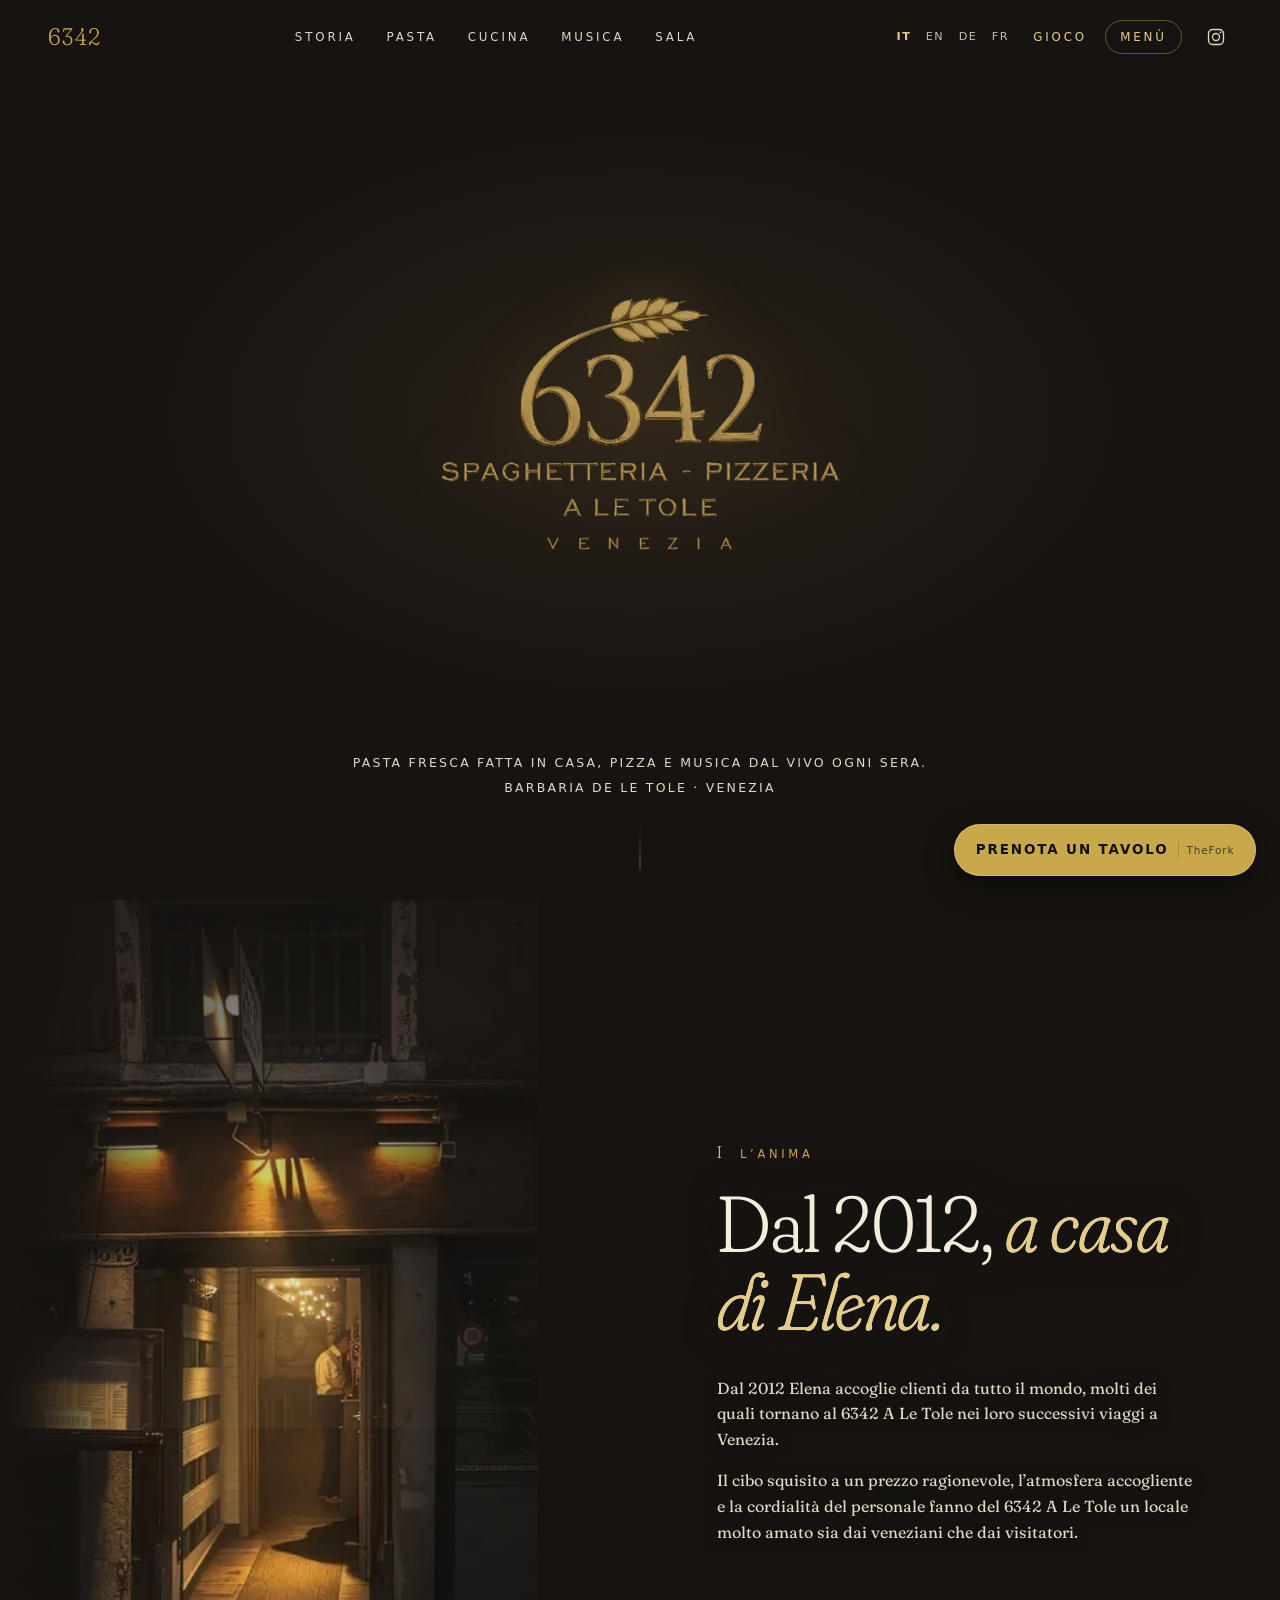
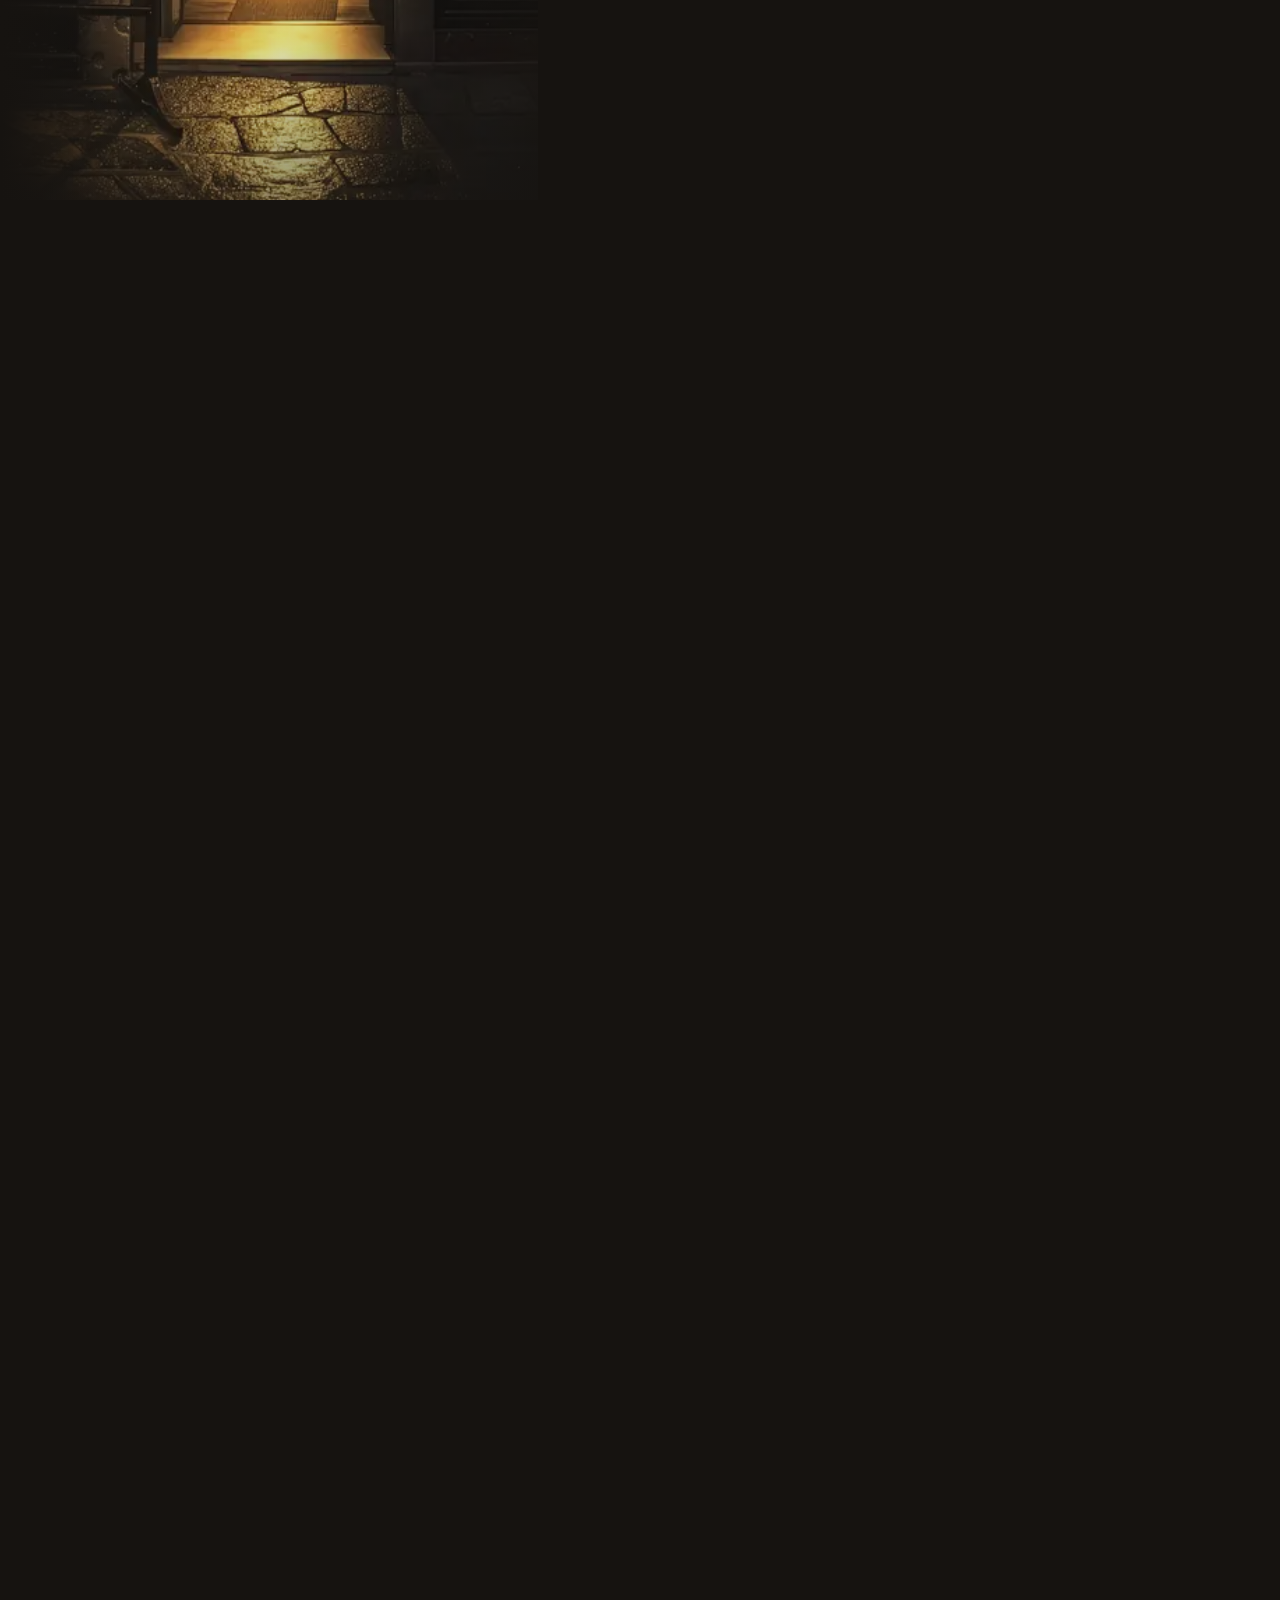
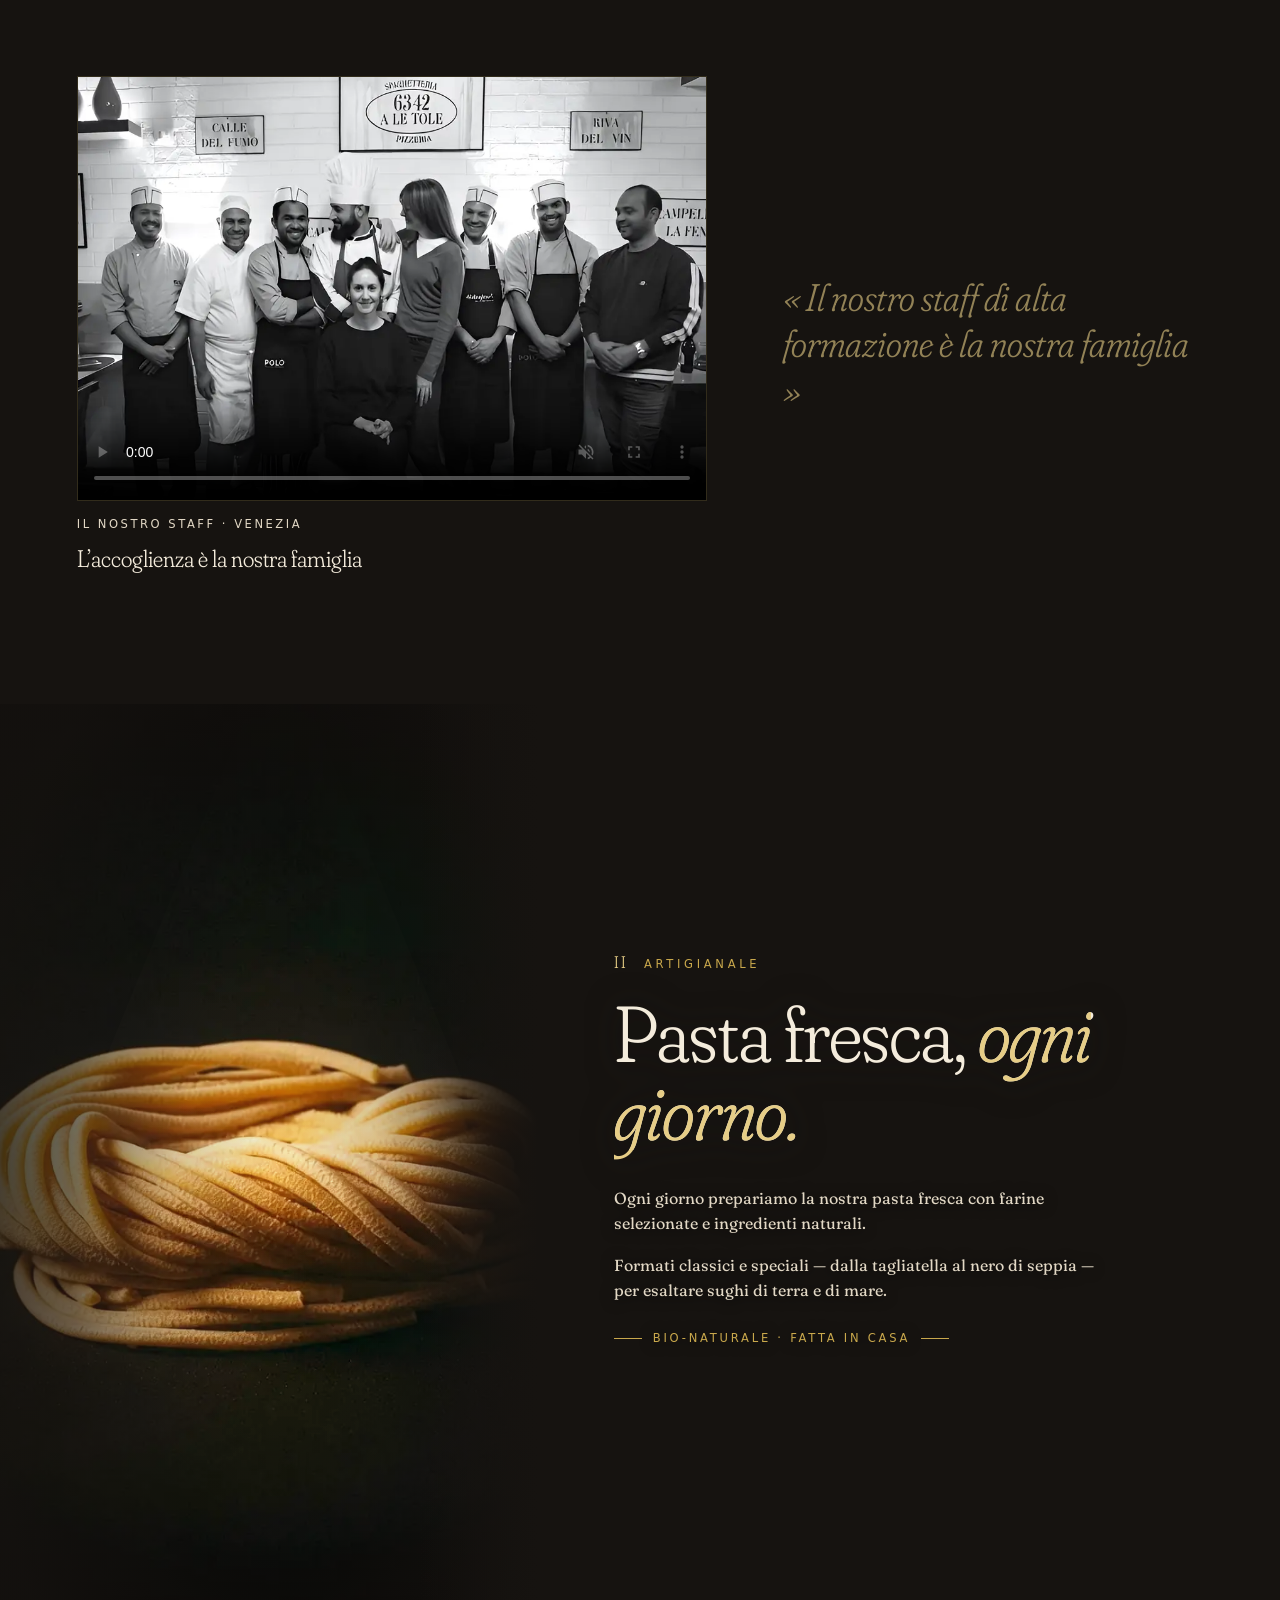
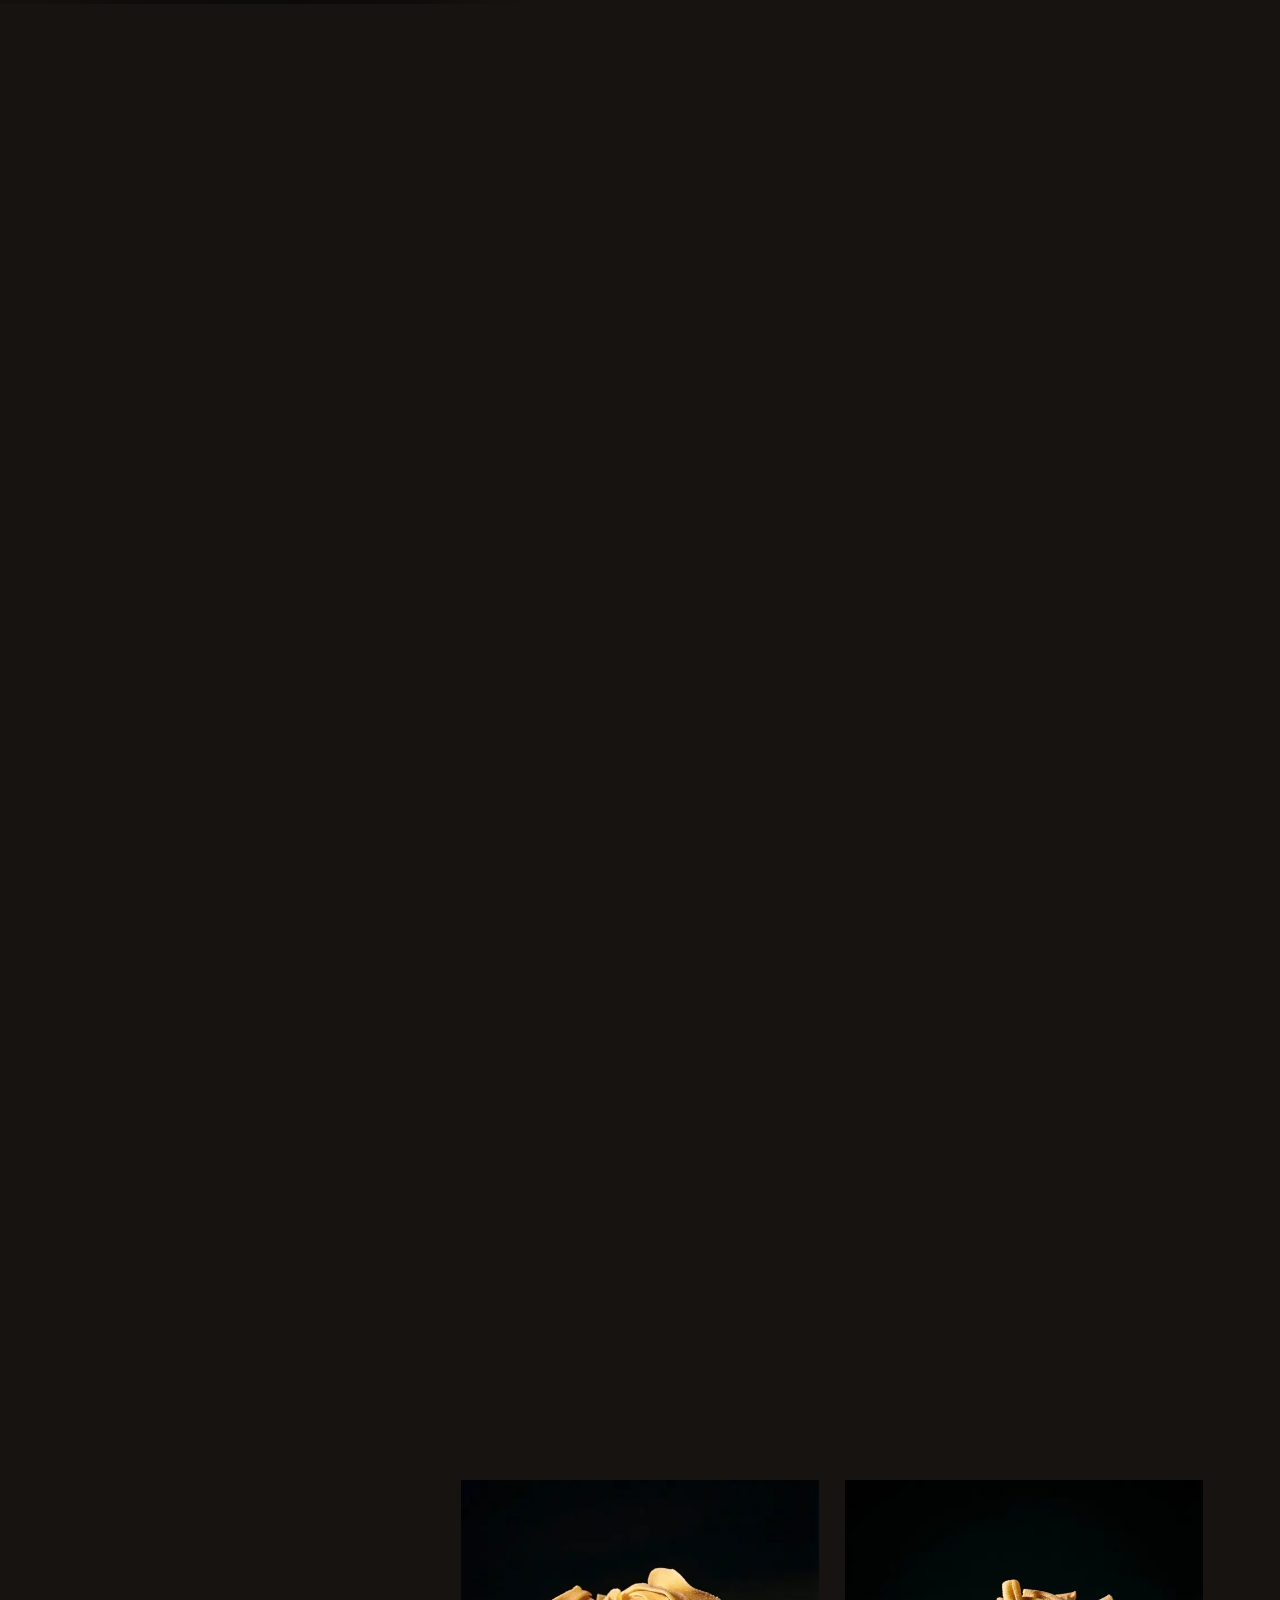
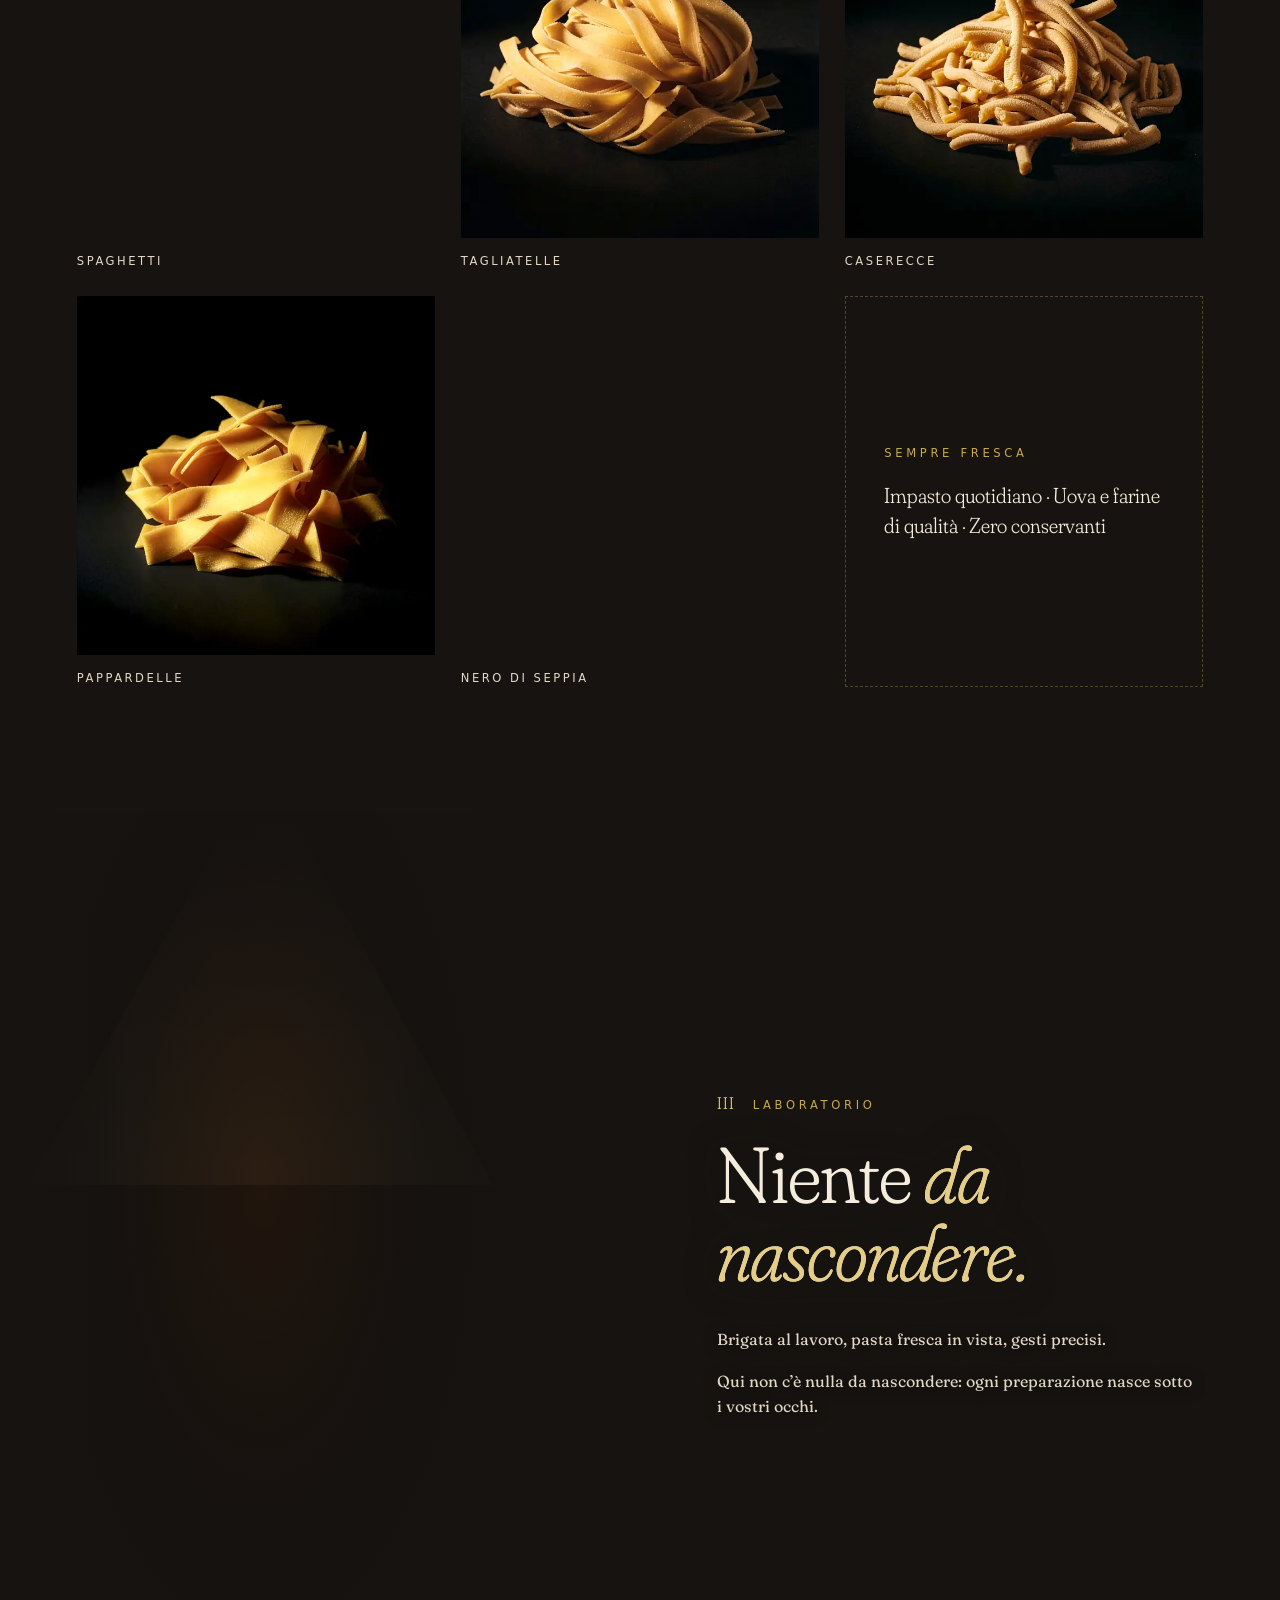
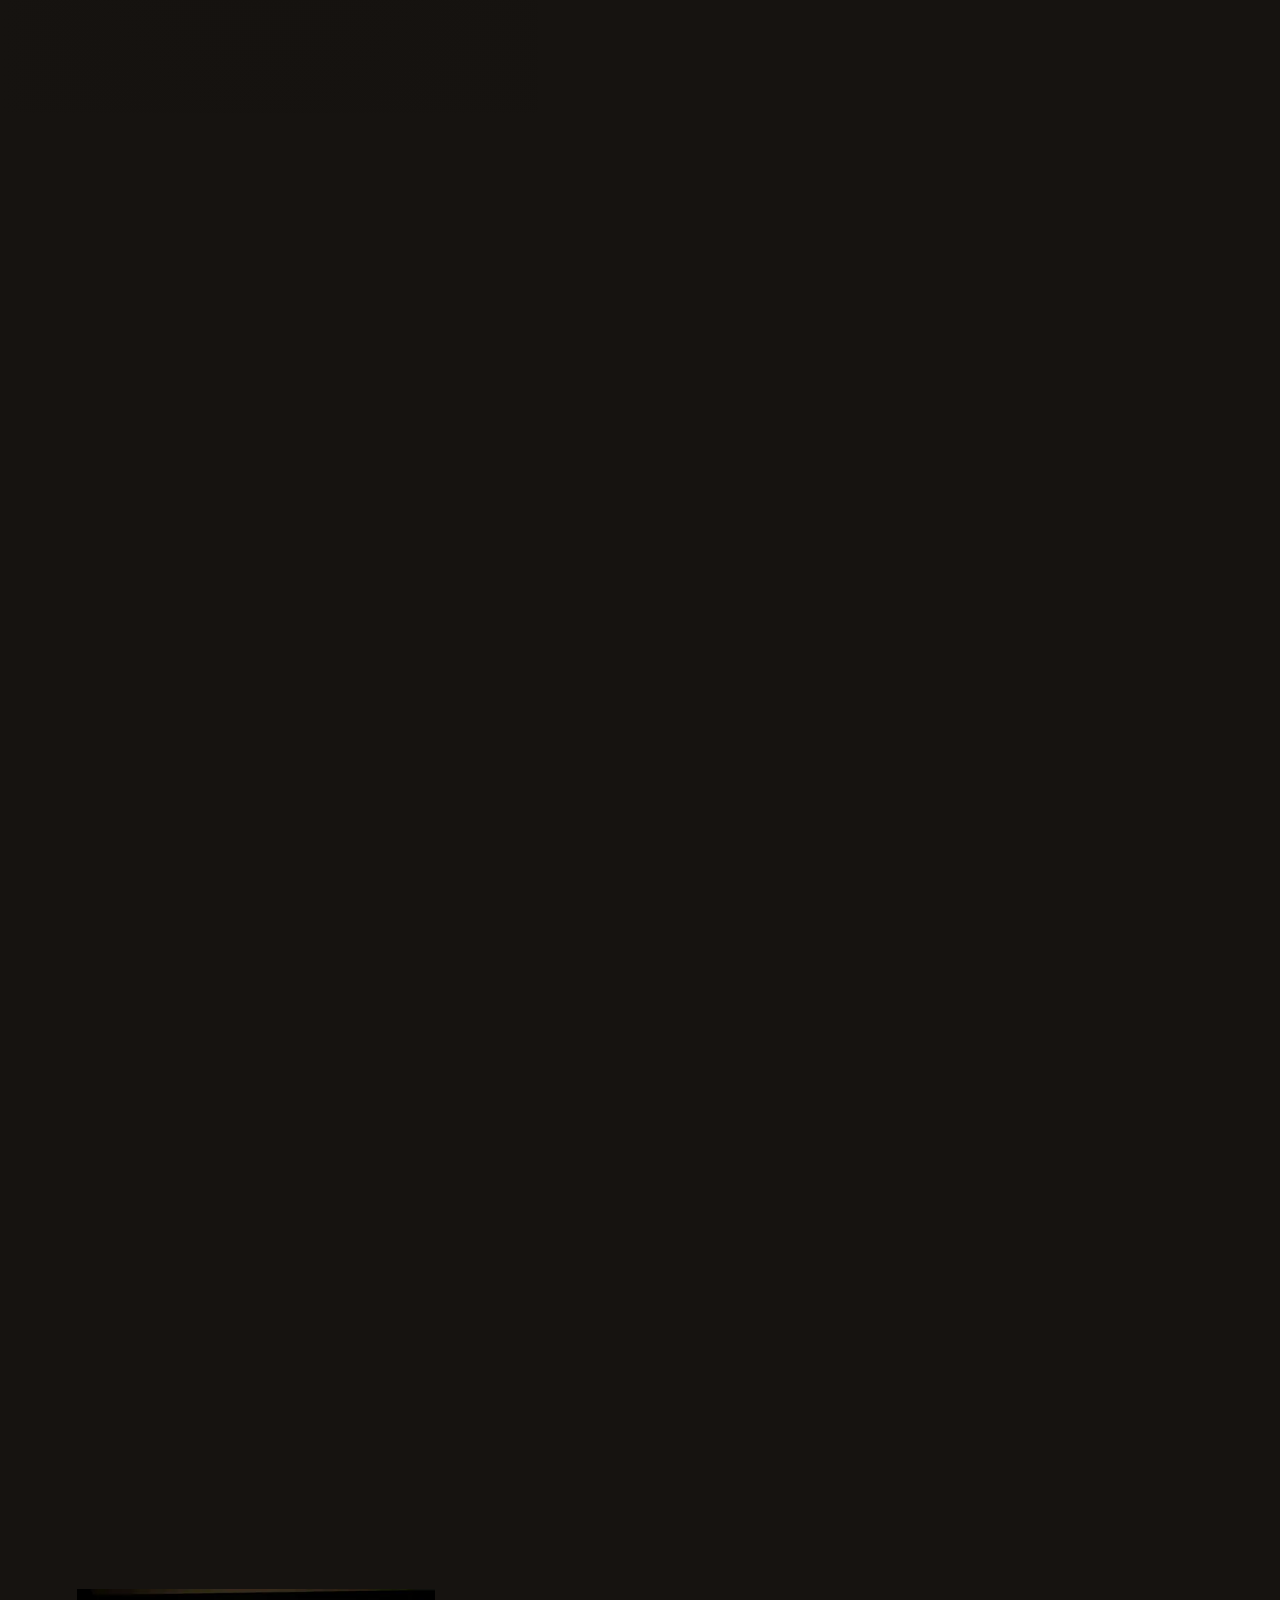
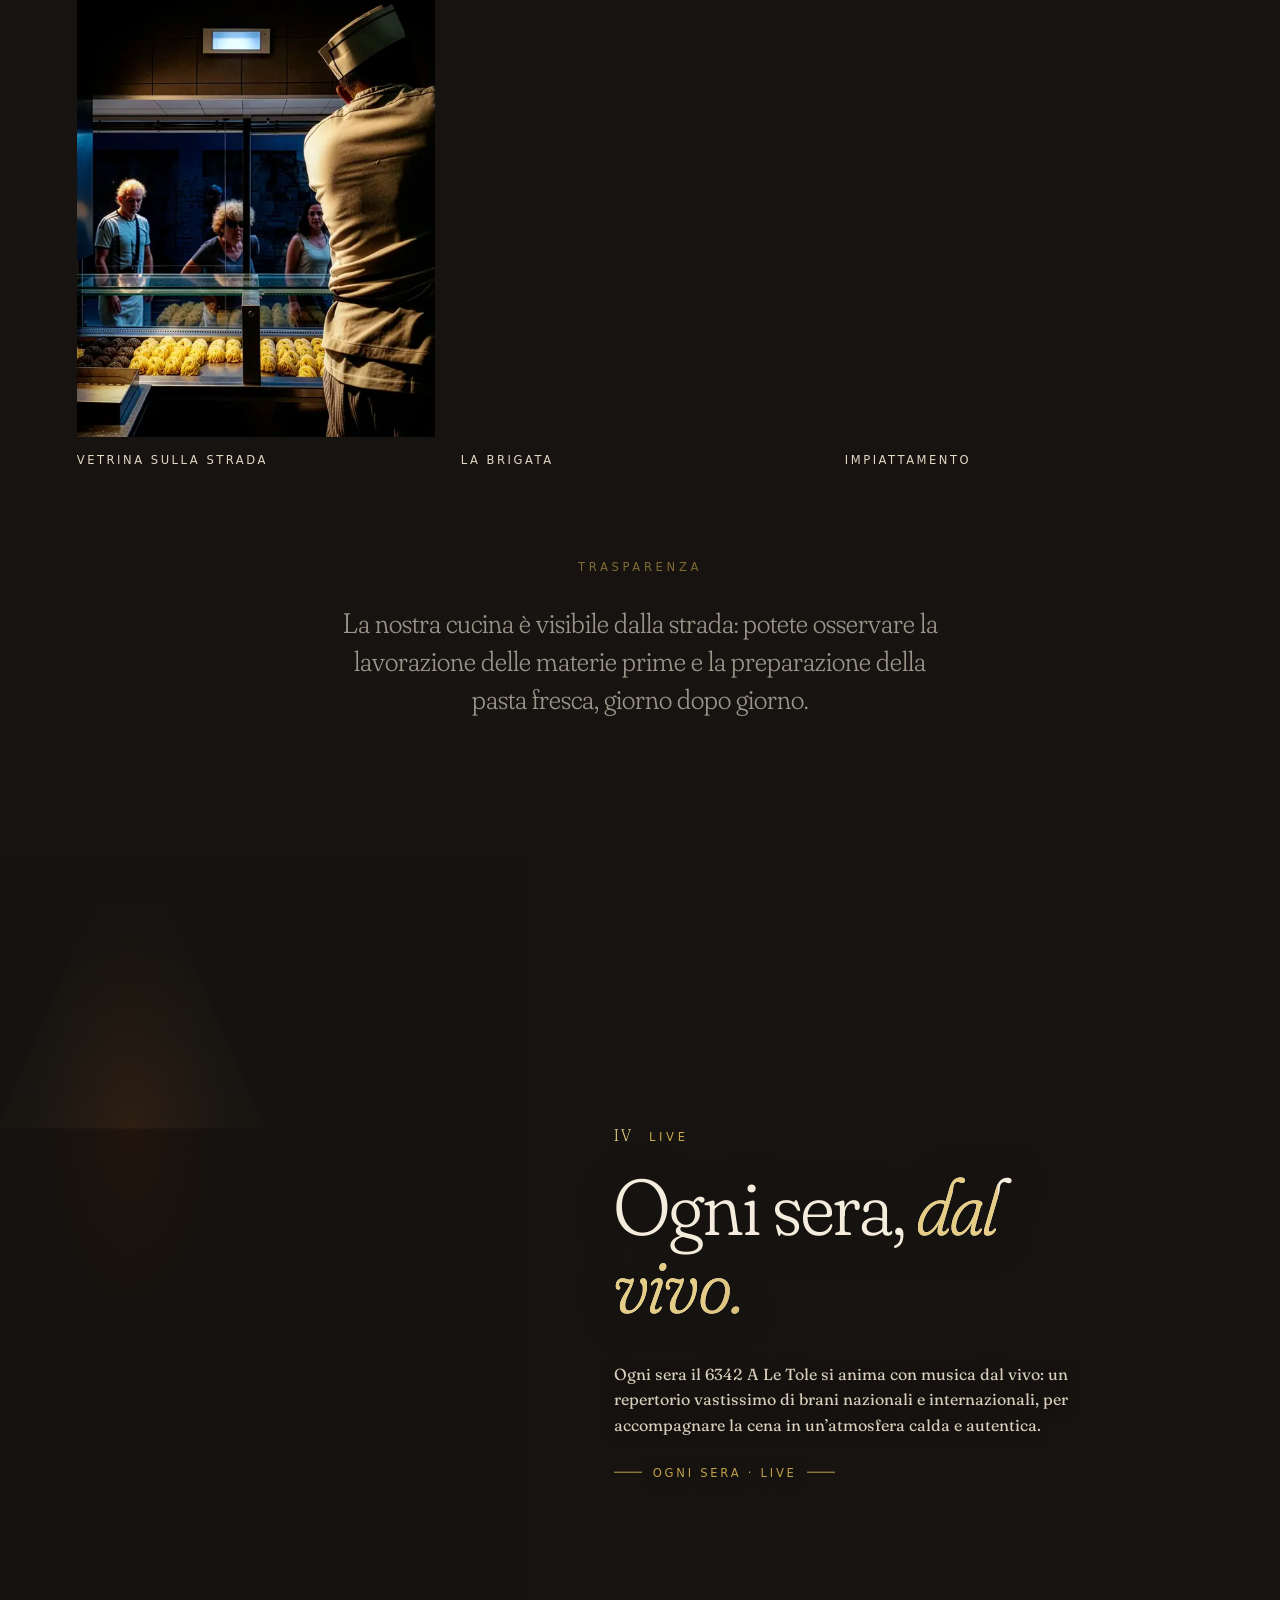
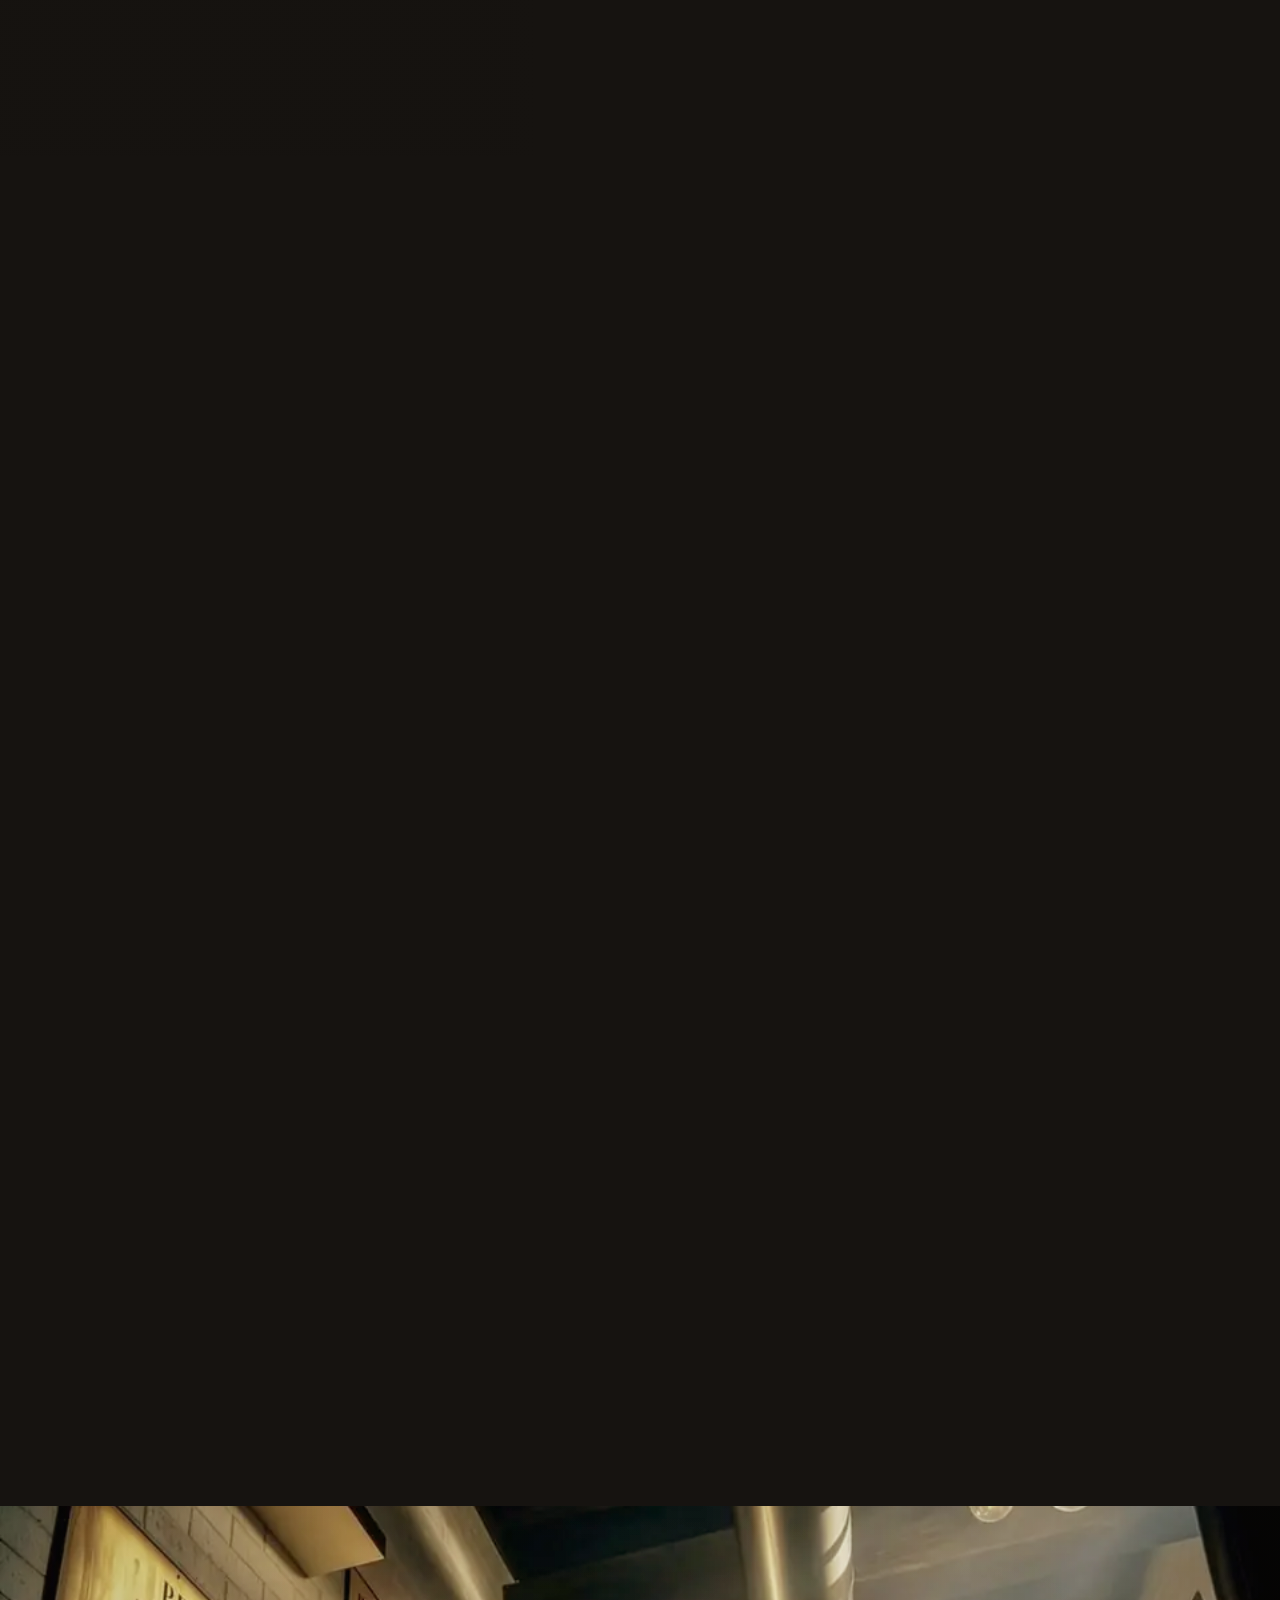
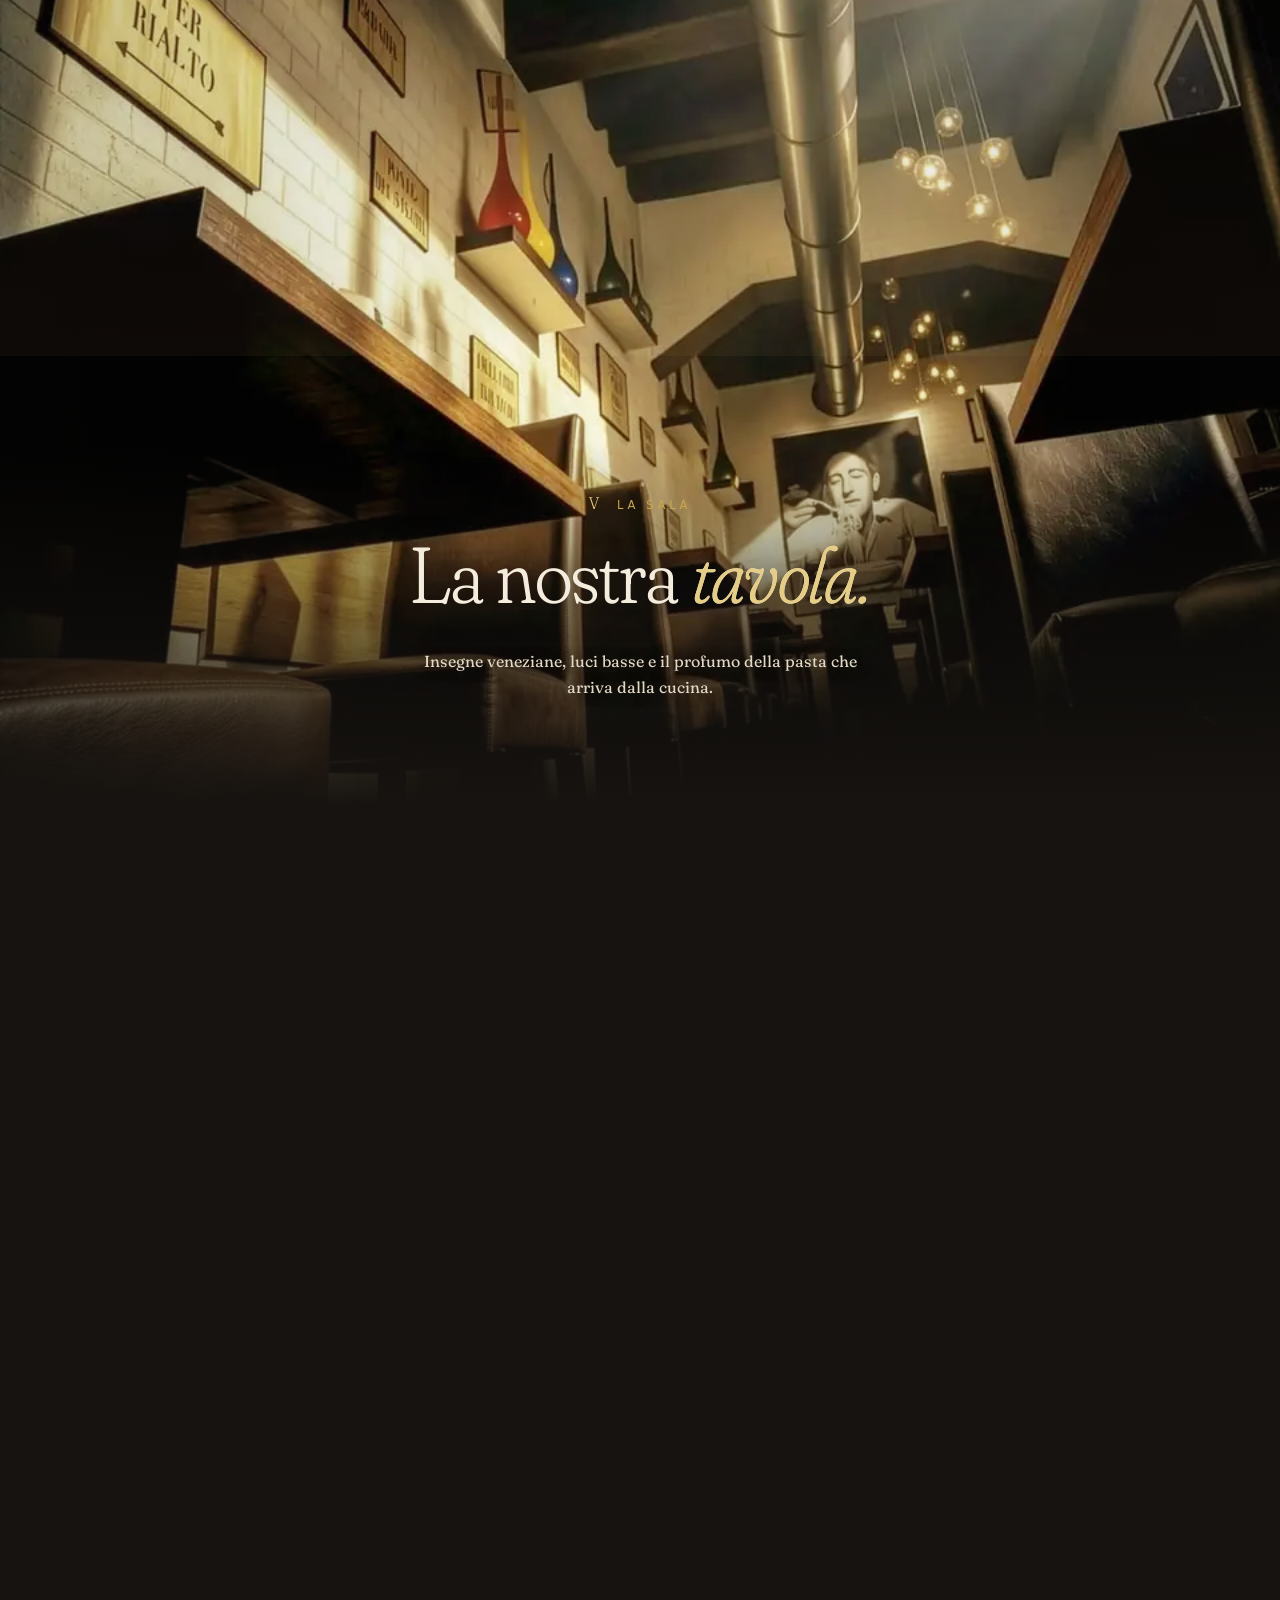
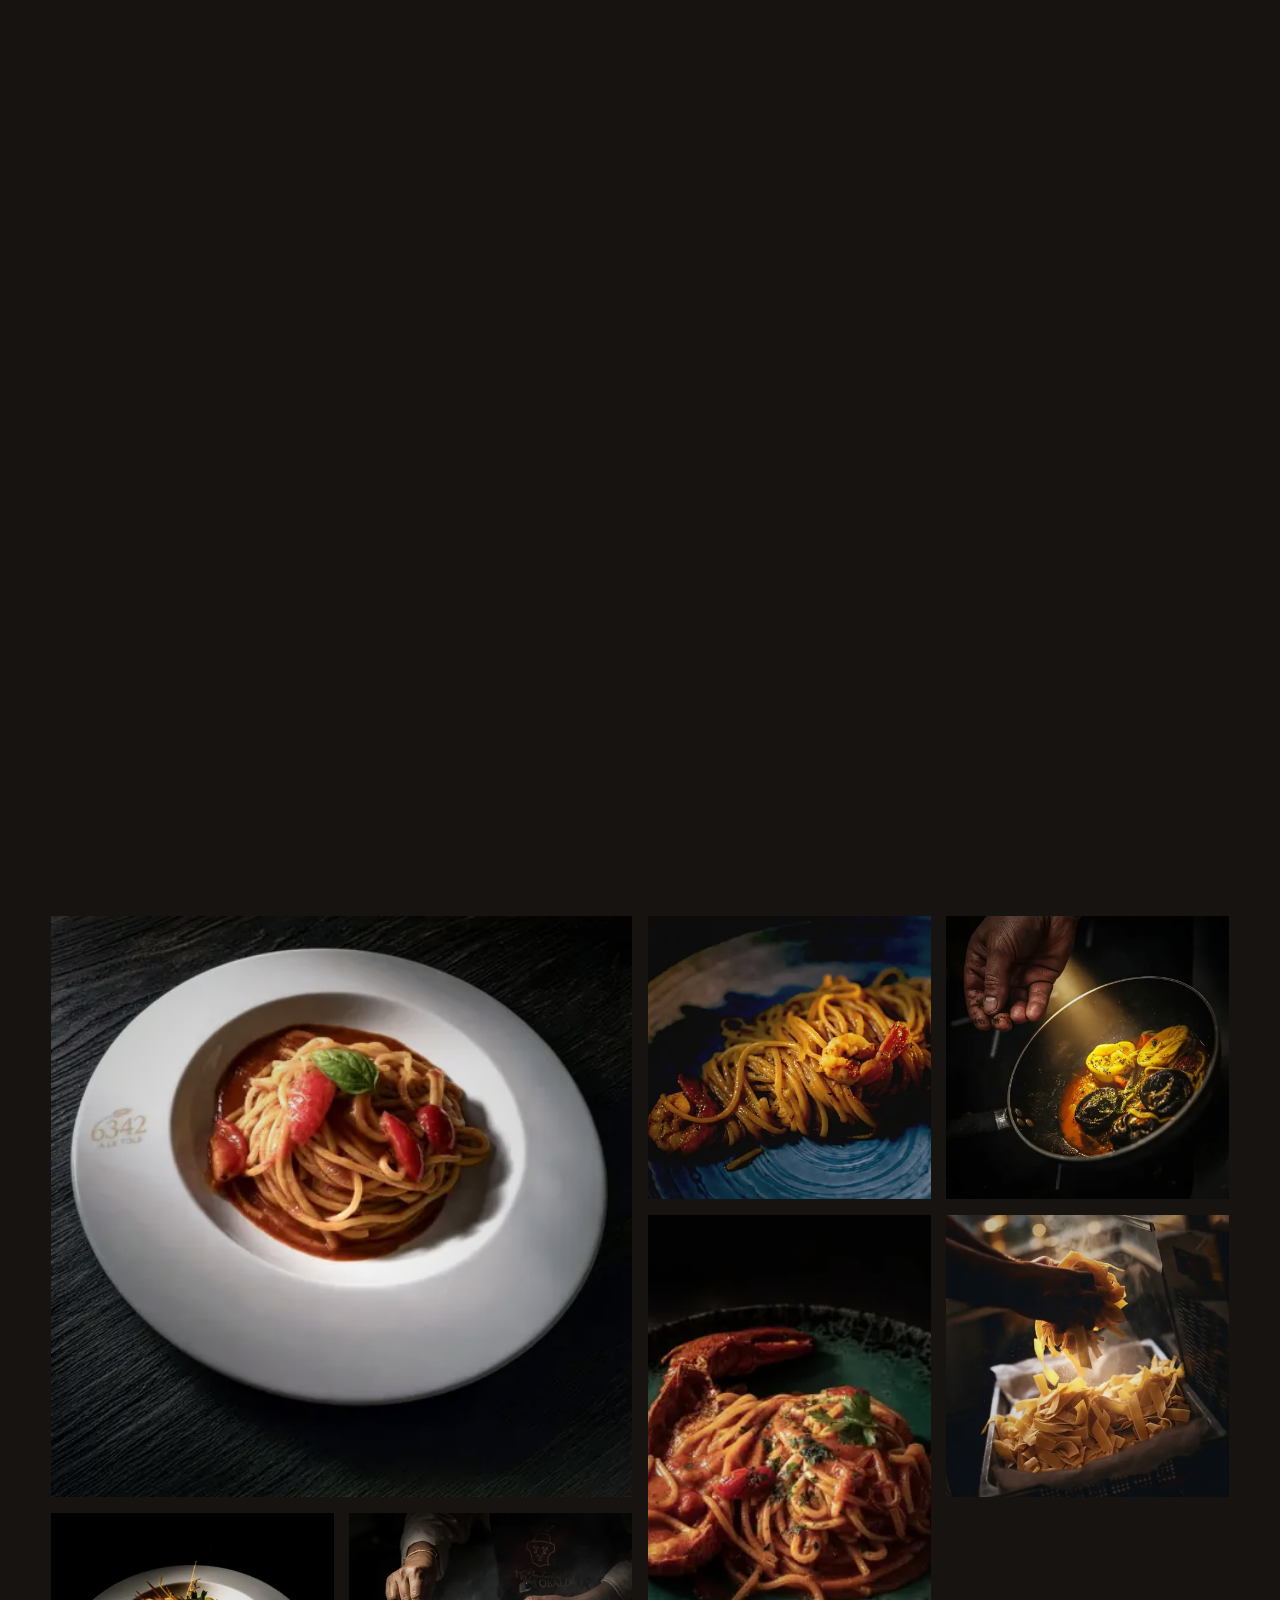
==== index.html @ 9663c563 "Publish the 6342 anteprima static site for GitHub Pages. Unpack the verified site at the repository " ====
<!doctype html>
<html lang="it" data-base="">
<head>
<meta charset="utf-8">
<meta name="viewport" content="width=device-width, initial-scale=1, viewport-fit=cover">
<title>Spaghetteria 6342 a le Tole · Pasta fresca e pizza a Venezia, musica dal vivo ogni sera</title>
<meta name="description" content="Spaghetteria e pizzeria in Barbaria de le Tole, Castello 6342, Venezia. Pasta fresca fatta in casa, pizza e musica dal vivo ogni sera. Aperti tutti i giorni. Prenota su TheFork.">
<!-- BOZZA: togliere noindex alla pubblicazione -->
<meta name="robots" content="noindex, nofollow">
<link rel="canonical" href="https://www.6342aletole.it/">
<link rel="alternate" hreflang="it" href="https://www.6342aletole.it/">
<link rel="alternate" hreflang="en" href="https://www.6342aletole.it/en/">
<link rel="alternate" hreflang="de" href="https://www.6342aletole.it/de/">
<link rel="alternate" hreflang="fr" href="https://www.6342aletole.it/fr/">
<link rel="alternate" hreflang="x-default" href="https://www.6342aletole.it/">
<meta name="theme-color" content="#161310">
<meta property="og:type" content="restaurant">
<meta property="og:site_name" content="Spaghetteria 6342 a le Tole">
<meta property="og:title" content="Spaghetteria 6342 a le Tole · Venezia">
<meta property="og:description" content="Pasta fresca fatta in casa, pizza e musica dal vivo ogni sera, in Barbaria de le Tole.">
<meta property="og:url" content="https://www.6342aletole.it/">
<meta property="og:image" content="https://www.6342aletole.it/assets/img/brand/og-6342.jpg">
<meta property="og:image:width" content="1200"><meta property="og:image:height" content="630">
<meta property="og:locale" content="it_IT"><meta property="og:locale:alternate" content="en_GB"><meta property="og:locale:alternate" content="de_DE"><meta property="og:locale:alternate" content="fr_FR">
<meta name="twitter:card" content="summary_large_image">
<link rel="icon" href="favicon.ico" sizes="any">
<link rel="icon" type="image/png" sizes="192x192" href="icon-192.png">
<link rel="apple-touch-icon" href="apple-touch-icon.png">
<link rel="manifest" href="site.webmanifest">
<link rel="preload" href="assets/video/spiga-apertura.mp4" as="video">
<link rel="preload" as="image" type="image/webp" imagesrcset="assets/img/brand/logo-6342-oro-480.webp 480w, assets/img/brand/logo-6342-oro-720.webp 720w, assets/img/brand/logo-6342-oro-960.webp 960w" imagesizes="(max-width: 600px) 72vw, 400px" fetchpriority="high">
<script>
/* decide subito (prima del primo disegno) se mostrare l'intro: ogni visita, anche con reduced motion */
(function(){var d=document.documentElement;d.classList.add('js');var q=new URLSearchParams(location.search);
d.setAttribute('data-intro',(q.get('intro')==='0'||q.get('statico')==='1')?'static':'play');})();
</script>
<style>
.apertura{display:none}
.js[data-intro=play],.js[data-intro=resolve]{overflow:hidden}
.js[data-intro=play] .apertura,.js[data-intro=resolve] .apertura{position:fixed;inset:0;z-index:200;display:grid;place-items:center;background:#050505}
</style>
<link rel="stylesheet" href="assets/css/base.css">
<link rel="stylesheet" href="assets/css/home.css">
<link rel="stylesheet" href="assets/css/apertura.css">
<script defer src="assets/js/spiga-anim.js"></script>
<script defer src="assets/js/apertura.js"></script>
<script defer src="assets/js/home.classic.js"></script>
<script type="application/ld+json">
{
 "@context": "https://schema.org",
 "@type": "Restaurant",
 "@id": "https://www.6342aletole.it/#ristorante",
 "name": "Spaghetteria 6342 a le Tole",
 "alternateName": "6342 A Le Tole – Spaghetteria Pizzeria",
 "description": "Spaghetteria e pizzeria a Venezia, in Barbaria de le Tole (Castello 6342): pasta fresca fatta in casa, pizza e musica dal vivo ogni sera. Dal 2012.",
 "url": "https://www.6342aletole.it/",
 "image": [
  "https://www.6342aletole.it/assets/img/brand/og-6342.jpg"
 ],
 "logo": "https://www.6342aletole.it/assets/img/brand/logo-6342-oro-960.png",
 "telephone": "+39 041 520 0474",
 "address": {
  "@type": "PostalAddress",
  "streetAddress": "Castello 6342 (Barbaria de le Tole)",
  "postalCode": "30122",
  "addressLocality": "Venezia",
  "addressRegion": "VE",
  "addressCountry": "IT"
 },
 "geo": {
  "@type": "GeoCoordinates",
  "latitude": 45.43864,
  "longitude": 12.34346
 },
 "inLanguage": "it",
 "servesCuisine": [
  "Italiana",
  "Veneziana",
  "Pasta fresca",
  "Pizza"
 ],
 "priceRange": "€€",
 "openingHours": [
  "Mo-Su 12:00-15:00",
  "Mo-Su 18:00-22:30"
 ],
 "legalName": "HR SRL",
 "vatID": "IT04380810277",
 "foundingDate": "2012",
 "acceptsReservations": "True",
 "hasMenu": "https://www.6342aletole.it/menu.html",
 "potentialAction": {
  "@type": "ReserveAction",
  "target": {
   "@type": "EntryPoint",
   "urlTemplate": "https://www.thefork.it/ristorante/6342-a-le-tole-spaghetteria-pizzeria-r869550",
   "inLanguage": "it",
   "actionPlatform": [
    "http://schema.org/DesktopWebPlatform",
    "http://schema.org/MobileWebPlatform"
   ]
  },
  "result": {
   "@type": "FoodEstablishmentReservation",
   "name": "Prenota un tavolo"
  }
 },
 "sameAs": [
  "https://www.instagram.com/spaghetteria6342aletole/",
  "https://www.facebook.com/6342AleTole",
  "https://www.thefork.it/ristorante/6342-a-le-tole-spaghetteria-pizzeria-r869550"
 ]
}
</script>
</head>
<body class="home">
<div class="apertura" id="apertura">
<video class="apertura-video" id="apertura-video" muted autoplay playsinline preload="auto" disablepictureinpicture src="assets/video/spiga-apertura.mp4" aria-hidden="true"></video>
<svg class="spiga6" data-manual aria-hidden="true" focusable="false" viewBox="0 0 1460 910">
  <defs>
    <linearGradient id="sp-oro" gradientUnits="userSpaceOnUse" x1="60" y1="900" x2="1440" y2="40">
      <stop offset="0" stop-color="#a8802a"/><stop offset=".3" stop-color="#e2c25e"/>
      <stop offset=".55" stop-color="#f8e9a6"/><stop offset=".8" stop-color="#e8cc72"/><stop offset="1" stop-color="#c9a040"/>
    </linearGradient>
    <linearGradient id="sp-band" gradientUnits="userSpaceOnUse" x1="0" y1="0" x2="300" y2="0">
      <stop offset="0" stop-color="#000"/><stop offset=".5" stop-color="#fff"/><stop offset="1" stop-color="#000"/>
    </linearGradient>
    <clipPath id="sp-low"><rect x="0" y="446" width="400" height="470"/></clipPath>
    <mask id="sp-growmask" maskUnits="userSpaceOnUse" x="0" y="0" width="1460" height="910">
      <path class="sp-grow" d="M118.0,444.0C123.0,436.7 136.7,414.0 148.0,400.0C159.3,386.0 172.0,373.3 186.0,360.0C200.0,346.7 214.7,333.3 232.0,320.0C249.3,306.7 267.0,293.3 290.0,280.0C313.0,266.7 340.0,252.8 370.0,240.0C400.0,227.2 440.3,213.3 470.0,203.0C499.7,192.7 517.2,186.0 548.0,178.0C578.8,170.0 619.7,161.7 655.0,155.0C690.3,148.3 727.5,142.7 760.0,138.0C792.5,133.3 824.0,129.7 850.0,127.0C876.0,124.3 891.0,123.3 916.0,122.0C941.0,120.7 974.3,119.8 1000.0,119.0C1025.7,118.2 1058.3,117.3 1070.0,117.0" fill="none" stroke="#fff" stroke-width="96" stroke-linecap="round"/>
    </mask>
    <mask id="sp-m3" maskUnits="userSpaceOnUse" x="0" y="0" width="1460" height="910"><path class="sp-mk" d="M560.0,866.0C554.5,865.7 539.7,866.0 527.0,864.0C514.3,862.0 497.0,859.3 484.0,854.0C471.0,848.7 458.2,841.5 449.0,832.0C439.8,822.5 433.8,807.5 429.0,797.0C424.2,786.5 421.8,776.5 420.0,769.0C418.2,761.5 418.3,754.8 418.0,752.0" fill="none" stroke="#fff" stroke-width="420" stroke-linecap="round" stroke-linejoin="round"/><path class="sp-mk" d="M560.0,866.0C562.0,865.5 562.8,865.8 572.0,863.0C581.2,860.2 602.2,856.0 615.0,849.0C627.8,842.0 639.5,832.2 649.0,821.0C658.5,809.8 666.3,795.7 672.0,782.0C677.7,768.3 681.7,753.7 683.0,739.0C684.3,724.3 684.0,708.2 680.0,694.0C676.0,679.8 667.8,666.0 659.0,654.0C650.2,642.0 636.0,632.3 627.0,622.0C618.0,611.7 606.5,604.7 605.0,592.0C603.5,579.3 613.2,558.8 618.0,546.0C622.8,533.2 630.2,526.5 634.0,515.0C637.8,503.5 640.7,489.5 641.0,477.0C641.3,464.5 639.8,451.7 636.0,440.0C632.2,428.3 625.8,416.5 618.0,407.0C610.2,397.5 598.8,389.0 589.0,383.0C579.2,377.0 570.0,373.7 559.0,371.0C548.0,368.3 534.7,366.5 523.0,367.0C511.3,367.5 500.0,370.5 489.0,374.0C478.0,377.5 466.2,381.8 457.0,388.0C447.8,394.2 439.2,402.2 434.0,411.0C428.8,419.8 427.8,429.8 426.0,441.0C424.2,452.2 423.5,471.8 423.0,478.0" fill="none" stroke="#fff" stroke-width="420" stroke-linecap="round" stroke-linejoin="round"/><path class="sp-mk" d="M603.0,590.0C595.8,590.7 574.3,592.7 560.0,594.0C545.7,595.3 524.2,597.3 517.0,598.0" fill="none" stroke="#fff" stroke-width="420" stroke-linecap="round" stroke-linejoin="round"/></mask>
    <mask id="sp-m4" maskUnits="userSpaceOnUse" x="0" y="0" width="1460" height="910"><path class="sp-mk" d="M1003.0,866.0C1002.5,855.0 1001.8,827.7 1000.0,800.0C998.2,772.3 994.8,740.0 992.0,700.0C989.2,660.0 985.8,601.7 983.0,560.0C980.2,518.3 975.5,483.0 975.0,450.0C974.5,417.0 979.2,376.7 980.0,362.0" fill="none" stroke="#fff" stroke-width="420" stroke-linecap="round" stroke-linejoin="round"/><path class="sp-mk" d="M1003.0,866.0C996.7,866.0 977.2,866.3 965.0,866.0C952.8,865.7 935.8,864.3 930.0,864.0" fill="none" stroke="#fff" stroke-width="420" stroke-linecap="round" stroke-linejoin="round"/><path class="sp-mk" d="M1003.0,866.0C1009.2,866.0 1027.5,866.3 1040.0,866.0C1052.5,865.7 1071.7,864.3 1078.0,864.0" fill="none" stroke="#fff" stroke-width="420" stroke-linecap="round" stroke-linejoin="round"/><path class="sp-mk" d="M978.0,372.0C973.3,380.0 967.0,390.3 950.0,420.0C933.0,449.7 900.7,509.3 876.0,550.0C851.3,590.7 820.7,637.7 802.0,664.0C783.3,690.3 770.3,700.7 764.0,708.0" fill="none" stroke="#fff" stroke-width="420" stroke-linecap="round" stroke-linejoin="round"/><path class="sp-mk" d="M756.0,712.0C771.7,711.7 817.7,710.5 850.0,710.0C882.3,709.5 916.7,709.3 950.0,709.0C983.3,708.7 1026.3,708.8 1050.0,708.0C1073.7,707.2 1083.8,708.3 1092.0,704.0C1100.2,699.7 1097.8,685.7 1099.0,682.0" fill="none" stroke="#fff" stroke-width="420" stroke-linecap="round" stroke-linejoin="round"/></mask>
    <mask id="sp-m2" maskUnits="userSpaceOnUse" x="0" y="0" width="1460" height="910"><path class="sp-mk" d="M1138.0,855.0C1147.0,848.7 1176.3,832.7 1192.0,817.0C1207.7,801.3 1219.0,778.0 1232.0,761.0C1245.0,744.0 1257.3,731.3 1270.0,715.0C1282.7,698.7 1296.7,681.0 1308.0,663.0C1319.3,645.0 1329.8,625.8 1338.0,607.0C1346.2,588.2 1353.5,570.0 1357.0,550.0C1360.5,530.0 1361.5,507.0 1359.0,487.0C1356.5,467.0 1352.2,447.2 1342.0,430.0C1331.8,412.8 1315.0,394.8 1298.0,384.0C1281.0,373.2 1259.2,366.7 1240.0,365.0C1220.8,363.3 1199.8,366.2 1183.0,374.0C1166.2,381.8 1147.5,398.8 1139.0,412.0C1130.5,425.2 1133.3,443.0 1132.0,453.0C1130.7,463.0 1131.2,468.8 1131.0,472.0" fill="none" stroke="#fff" stroke-width="420" stroke-linecap="round" stroke-linejoin="round"/><path class="sp-mk" d="M1138.0,855.0C1154.2,852.5 1208.0,842.8 1235.0,840.0C1262.0,837.2 1275.2,839.0 1300.0,838.0C1324.8,837.0 1364.3,835.0 1384.0,834.0C1403.7,833.0 1412.3,832.3 1418.0,832.0" fill="none" stroke="#fff" stroke-width="420" stroke-linecap="round" stroke-linejoin="round"/><path class="sp-mk" d="M1421.0,838.0C1422.0,831.7 1425.3,812.3 1427.0,800.0C1428.7,787.7 1430.3,770.0 1431.0,764.0" fill="none" stroke="#fff" stroke-width="420" stroke-linecap="round" stroke-linejoin="round"/></mask>
    <mask id="sp-shine" maskUnits="userSpaceOnUse" x="0" y="0" width="1460" height="910">
      <rect class="sp-band" x="-300" y="-500" width="300" height="1900" fill="url(#sp-band)" transform="rotate(18 730 455) translate(-500 0)"/>
    </mask>
    <path id="sp-six" d="M98.95,614.61C101.10,612.66 107.20,606.16 111.40,602.69C115.60,599.22 119.90,596.36 124.15,593.79C128.40,591.23 132.65,589.15 136.89,587.30C141.13,585.46 145.34,583.99 149.58,582.73C153.81,581.47 158.04,580.49 162.30,579.74C166.57,578.98 170.85,578.47 175.15,578.20C179.45,577.93 183.80,577.89 188.11,578.12C192.43,578.35 196.79,578.83 201.07,579.59C205.34,580.35 209.63,581.37 213.76,582.68C217.90,583.99 221.99,585.61 225.86,587.46C229.74,589.31 233.50,591.49 237.01,593.79C240.53,596.09 243.85,598.64 246.96,601.26C250.07,603.88 252.93,606.65 255.66,609.52C258.40,612.39 260.94,615.38 263.35,618.48C265.76,621.57 268.01,624.78 270.14,628.08C272.27,631.38 274.26,634.79 276.12,638.27C277.99,641.76 279.73,645.35 281.35,649.01C282.97,652.68 284.47,656.43 285.85,660.25C287.24,664.06 288.50,667.96 289.66,671.91C290.81,675.86 291.85,679.89 292.77,683.95C293.69,688.01 294.50,692.14 295.20,696.29C295.90,700.44 296.48,704.64 296.95,708.85C297.42,713.07 297.78,717.33 298.02,721.59C298.27,725.85 298.40,730.14 298.41,734.43C298.42,738.73 298.33,743.04 298.10,747.35C297.88,751.66 297.54,755.99 297.06,760.29C296.57,764.58 295.97,768.88 295.20,773.11C294.44,777.34 293.55,781.55 292.48,785.68C291.42,789.80 290.21,793.89 288.83,797.86C287.44,801.83 285.90,805.74 284.16,809.51C282.41,813.28 280.51,816.97 278.38,820.50C276.25,824.03 273.94,827.46 271.37,830.69C268.81,833.93 266.06,837.03 262.99,839.93C259.93,842.82 256.58,845.59 252.98,848.07C249.38,850.54 245.47,852.84 241.40,854.76C237.33,856.69 232.99,858.37 228.57,859.63C224.14,860.88 219.50,861.82 214.88,862.30C210.26,862.77 205.48,862.87 200.84,862.48C196.20,862.09 191.50,861.22 187.05,859.95C182.59,858.69 178.21,856.90 174.10,854.90C170.00,852.90 166.09,850.48 162.41,847.97C158.73,845.45 155.34,842.69 152.04,839.80C148.74,836.90 145.63,833.83 142.61,830.61C139.60,827.39 136.72,824.00 133.96,820.48C131.20,816.97 128.57,813.29 126.06,809.52C123.56,805.75 121.18,801.83 118.94,797.86C116.71,793.88 114.61,789.78 112.67,785.68C110.73,781.57 108.95,777.40 107.31,773.24C105.66,769.07 104.17,764.89 102.78,760.71C101.39,756.53 100.14,752.37 98.97,748.17C97.80,743.97 96.74,739.76 95.77,735.51C94.80,731.27 93.92,727.00 93.13,722.69C92.34,718.38 91.64,714.04 91.02,709.65C90.40,705.27 89.87,700.83 89.42,696.38C88.96,691.93 88.60,687.45 88.32,682.96C88.03,678.47 87.83,673.97 87.72,669.45C87.60,664.93 87.57,660.39 87.63,655.84C87.68,651.30 87.81,646.73 88.03,642.16C88.25,637.60 88.55,633.01 88.93,628.43C89.31,623.84 89.78,619.25 90.33,614.65C90.87,610.06 91.50,605.46 92.21,600.86C92.93,596.26 93.72,591.66 94.59,587.07C95.47,582.48 96.42,577.89 97.46,573.31C98.50,568.73 99.62,564.16 100.81,559.60C102.01,555.05 103.29,550.50 104.65,545.98C106.01,541.45 107.45,536.95 108.96,532.46C110.48,527.98 112.08,523.52 113.75,519.09C115.42,514.66 117.18,510.25 119.01,505.89C120.84,501.52 122.74,497.18 124.73,492.88C126.71,488.59 128.77,484.33 130.90,480.11C133.04,475.90 135.25,471.73 137.53,467.60C139.82,463.47 142.18,459.38 144.62,455.33C147.06,451.29 149.57,447.28 152.15,443.31C154.74,439.34 157.40,435.42 160.12,431.53C162.85,427.64 165.65,423.80 168.52,419.99C171.38,416.19 174.32,412.42 177.32,408.70C180.32,404.97 183.39,401.29 186.52,397.64C189.65,394.00 192.84,390.40 196.09,386.84C199.35,383.28 202.67,379.76 206.04,376.28C209.41,372.80 212.85,369.36 216.33,365.96C219.82,362.57 223.37,359.21 226.96,355.90C230.56,352.59 234.21,349.31 237.91,346.09C241.61,342.86 245.36,339.67 249.15,336.52C252.95,333.38 256.80,330.27 260.68,327.21C264.57,324.15 268.51,321.13 272.48,318.16C276.45,315.18 280.47,312.25 284.52,309.35C288.57,306.46 292.66,303.61 296.79,300.81C300.91,298.00 305.08,295.24 309.27,292.51C313.46,289.79 317.69,287.11 321.94,284.48C326.19,281.84 330.48,279.25 334.79,276.70C339.10,274.14 343.43,271.64 347.79,269.17C352.15,266.70 356.53,264.28 360.94,261.89C365.34,259.51 369.77,257.17 374.22,254.87C378.68,252.56 383.15,250.30 387.65,248.08C392.14,245.86 396.66,243.68 401.20,241.54C405.74,239.39 410.30,237.29 414.88,235.22C419.46,233.16 424.07,231.13 428.69,229.14C433.31,227.15 437.95,225.20 442.61,223.28C447.26,221.36 451.94,219.48 456.63,217.64C461.33,215.80 466.04,213.99 470.77,212.21C475.50,210.44 480.24,208.70 485.00,207.00C489.76,205.29 494.54,203.62 499.33,201.99C504.12,200.35 508.92,198.74 513.74,197.17C518.56,195.60 523.39,194.06 528.24,192.55C533.08,191.05 537.94,189.57 542.81,188.12C547.68,186.68 552.56,185.26 557.45,183.88C562.34,182.49 567.25,181.14 572.16,179.81C577.07,178.48 581.99,177.18 586.92,175.91C591.85,174.64 596.80,173.40 601.74,172.19C606.69,170.97 611.65,169.78 616.61,168.62C621.57,167.45 626.54,166.32 631.52,165.21C636.49,164.09 641.47,163.01 646.46,161.95C651.44,160.88 656.44,159.84 661.43,158.83C666.43,157.81 671.43,156.82 676.43,155.85C681.43,154.88 686.44,153.94 691.45,153.01C696.46,152.09 701.47,151.19 706.49,150.31C711.50,149.43 716.52,148.57 721.55,147.74C726.57,146.90 731.60,146.09 736.62,145.30C741.65,144.50 746.68,143.73 751.72,142.98C756.75,142.23 761.79,141.50 766.83,140.79C771.87,140.08 776.91,139.39 781.96,138.72C787.00,138.04 792.05,137.39 797.10,136.76C802.15,136.13 807.20,135.52 812.25,134.92C817.31,134.33 822.36,133.75 827.42,133.20C832.48,132.64 837.54,132.10 842.60,131.58C847.66,131.06 852.72,130.55 857.79,130.06C862.86,129.58 867.92,129.11 872.99,128.66C878.06,128.20 883.13,127.77 888.21,127.35C893.28,126.93 898.35,126.52 903.43,126.14C908.51,125.75 913.59,125.38 918.67,125.02C923.75,124.66 928.83,124.32 933.91,123.99C938.99,123.67 944.08,123.36 949.17,123.06C954.25,122.76 959.34,122.48 964.43,122.21C969.52,121.94 974.61,121.68 979.71,121.44C984.80,121.20 989.90,120.97 994.99,120.75C1000.09,120.53 1005.19,120.33 1010.29,120.14C1015.39,119.95 1020.49,119.77 1025.60,119.60C1030.70,119.43 1035.81,119.28 1040.92,119.13C1046.03,118.99 1051.39,118.97 1056.25,118.73C1061.11,118.49 1067.76,117.97 1070.06,117.69C1072.37,117.42 1072.63,117.38 1070.07,117.09C1067.51,116.81 1059.83,116.21 1054.71,115.99C1049.59,115.77 1044.47,115.82 1039.35,115.77C1034.24,115.72 1029.12,115.70 1024.00,115.70C1018.89,115.69 1013.77,115.72 1008.66,115.76C1003.54,115.80 998.43,115.87 993.32,115.96C988.21,116.05 983.09,116.16 977.99,116.30C972.88,116.43 967.77,116.59 962.66,116.77C957.55,116.95 952.45,117.14 947.34,117.37C942.24,117.59 937.14,117.83 932.04,118.09C926.94,118.35 921.84,118.63 916.74,118.94C911.64,119.24 906.54,119.56 901.45,119.91C896.36,120.25 891.26,120.61 886.17,120.99C881.08,121.37 875.99,121.78 870.90,122.20C865.82,122.61 860.73,123.05 855.65,123.51C850.56,123.97 845.48,124.44 840.40,124.93C835.32,125.43 830.24,125.94 825.16,126.46C820.08,126.99 815.01,127.54 809.93,128.10C804.86,128.66 799.79,129.24 794.72,129.84C789.65,130.43 784.58,131.04 779.51,131.67C774.44,132.30 769.38,132.94 764.31,133.60C759.25,134.26 754.19,134.94 749.12,135.63C744.06,136.32 739.00,137.02 733.94,137.74C728.88,138.46 723.83,139.20 718.77,139.94C713.72,140.69 708.66,141.45 703.61,142.23C698.55,143.01 693.50,143.80 688.45,144.60C683.40,145.40 678.35,146.22 673.30,147.05C668.25,147.88 663.20,148.72 658.15,149.58C653.10,150.43 648.05,151.30 643.00,152.18C637.96,153.06 632.91,153.95 627.86,154.86C622.82,155.77 617.77,156.70 612.73,157.64C607.69,158.58 602.65,159.53 597.61,160.51C592.57,161.49 587.54,162.48 582.50,163.49C577.47,164.51 572.44,165.54 567.41,166.59C562.39,167.65 557.36,168.72 552.35,169.82C547.33,170.92 542.31,172.04 537.31,173.19C532.30,174.34 527.29,175.51 522.29,176.70C517.29,177.90 512.30,179.12 507.31,180.38C502.32,181.63 497.34,182.90 492.37,184.21C487.39,185.52 482.42,186.86 477.46,188.23C472.50,189.60 467.55,190.99 462.60,192.43C457.65,193.86 452.71,195.32 447.78,196.82C442.85,198.32 437.93,199.85 433.02,201.42C428.11,202.99 423.20,204.60 418.31,206.24C413.41,207.89 408.53,209.57 403.65,211.29C398.78,213.01 393.91,214.77 389.06,216.57C384.21,218.37 379.37,220.21 374.54,222.10C369.71,223.98 364.89,225.91 360.08,227.88C355.28,229.86 350.48,231.87 345.70,233.94C340.92,236.00 336.15,238.11 331.40,240.27C326.65,242.42 321.91,244.63 317.19,246.89C312.46,249.14 307.75,251.45 303.06,253.80C298.37,256.16 293.70,258.56 289.05,261.02C284.40,263.48 279.76,265.99 275.16,268.55C270.55,271.12 265.96,273.73 261.41,276.40C256.85,279.07 252.32,281.79 247.82,284.57C243.32,287.35 238.84,290.18 234.40,293.07C229.97,295.96 225.56,298.91 221.19,301.91C216.82,304.91 212.48,307.97 208.18,311.09C203.88,314.21 199.62,317.39 195.41,320.62C191.19,323.86 187.01,327.16 182.88,330.52C178.75,333.87 174.66,337.29 170.62,340.77C166.58,344.25 162.59,347.80 158.65,351.40C154.71,355.01 150.82,358.68 146.99,362.42C143.15,366.15 139.37,369.95 135.65,373.82C131.93,377.68 128.26,381.61 124.66,385.61C121.06,389.61 117.52,393.68 114.04,397.81C110.57,401.95 107.16,406.15 103.82,410.42C100.48,414.70 97.21,419.04 94.01,423.45C90.82,427.86 87.69,432.34 84.64,436.90C81.60,441.45 78.63,446.08 75.74,450.76C72.86,455.45 70.05,460.21 67.34,465.02C64.63,469.83 62.00,474.71 59.47,479.64C56.94,484.57 54.49,489.55 52.15,494.59C49.80,499.63 47.55,504.72 45.40,509.86C43.25,515.00 41.19,520.19 39.24,525.41C37.30,530.64 35.45,535.92 33.71,541.23C31.98,546.54 30.34,551.90 28.83,557.28C27.31,562.67 25.90,568.09 24.62,573.54C23.33,578.99 22.15,584.47 21.10,589.98C20.05,595.48 19.11,601.01 18.31,606.56C17.51,612.11 16.82,617.68 16.27,623.26C15.72,628.83 15.30,634.43 15.01,640.03C14.72,645.63 14.57,651.24 14.56,656.85C14.54,662.46 14.66,668.07 14.93,673.67C15.20,679.27 15.61,684.88 16.17,690.46C16.73,696.04 17.43,701.60 18.29,707.16C19.15,712.71 20.15,718.24 21.33,723.77C22.52,729.30 23.86,734.83 25.42,740.32C26.97,745.81 28.70,751.29 30.66,756.71C32.62,762.13 34.77,767.52 37.17,772.83C39.57,778.13 42.20,783.41 45.05,788.54C47.90,793.68 51.00,798.74 54.28,803.66C57.56,808.59 61.05,813.40 64.72,818.07C68.39,822.75 72.25,827.32 76.30,831.72C80.35,836.11 84.60,840.40 89.04,844.42C93.48,848.45 98.13,852.33 102.96,855.87C107.78,859.42 112.82,862.76 118.02,865.70C123.21,868.64 128.63,871.32 134.14,873.52C139.65,875.73 145.40,877.51 151.07,878.92C156.73,880.33 162.49,881.23 168.14,881.98C173.80,882.72 179.43,883.07 185.01,883.38C190.59,883.68 196.10,883.79 201.61,883.80C207.13,883.80 212.60,883.70 218.08,883.39C223.57,883.09 229.05,882.66 234.52,881.98C240.00,881.29 245.49,880.45 250.95,879.29C256.40,878.12 261.87,876.76 267.26,875.00C272.65,873.25 278.06,871.21 283.28,868.77C288.51,866.33 293.68,863.49 298.61,860.34C303.54,857.19 308.31,853.67 312.85,849.88C317.39,846.08 321.75,841.94 325.85,837.57C329.95,833.20 333.83,828.53 337.45,823.66C341.06,818.79 344.44,813.66 347.54,808.36C350.64,803.07 353.48,797.55 356.03,791.91C358.57,786.28 360.85,780.44 362.81,774.53C364.78,768.62 366.46,762.55 367.81,756.44C369.17,750.33 370.22,744.09 370.94,737.87C371.66,731.64 372.06,725.34 372.16,719.08C372.25,712.82 372.02,706.52 371.50,700.29C370.97,694.06 370.13,687.83 369.00,681.70C367.86,675.56 366.42,669.46 364.69,663.49C362.97,657.51 360.94,651.60 358.63,645.85C356.33,640.09 353.73,634.43 350.86,628.96C347.99,623.49 344.84,618.15 341.43,613.02C338.02,607.90 334.33,602.94 330.39,598.23C326.46,593.52 322.26,589.00 317.84,584.78C313.41,580.56 308.73,576.56 303.85,572.88C298.98,569.21 293.86,565.80 288.57,562.74C283.29,559.69 277.75,556.94 272.17,554.56C266.58,552.17 260.81,550.17 255.04,548.44C249.28,546.71 243.42,545.34 237.58,544.20C231.74,543.06 225.85,542.18 219.99,541.61C214.12,541.03 208.23,540.70 202.38,540.73C196.54,540.76 190.67,541.07 184.91,541.79C179.15,542.51 173.38,543.56 167.81,545.05C162.23,546.55 156.69,548.42 151.43,550.76C146.18,553.10 141.03,555.87 136.27,559.09C131.51,562.30 126.96,565.98 122.88,570.04C118.81,574.10 115.05,578.63 111.83,583.45C108.60,588.27 105.75,593.82 103.53,598.97C101.31,604.13 99.27,611.77 98.51,614.38C97.74,616.99 96.80,616.56 98.95,614.61Z"/>
    <g id="sp-shapes"><g class="sp-fade">
      <g class="sp-low"><use href="#sp-six" clip-path="url(#sp-low)"/></g>
      <g class="sp-plant">
        <g mask="url(#sp-growmask)"><use href="#sp-six"/></g>
        <g class="sp-kernels">
          <g class="sp-k" data-side="top" data-bx="555.4" data-by="148.0"><path class="sp-awn" d="M660.2,32.4L676.4,14.7" fill="none"/><path class="sp-grain" d="M555.4,148.0C590.2,173.1 655.8,105.1 662.9,29.5C588.4,43.9 527.0,115.8 555.4,148.0Z"/></g>
          <g class="sp-k" data-side="bot" data-bx="570.7" data-by="198.3"><path class="sp-awn" d="M715.9,263.8L756.1,281.9" fill="none"/><path class="sp-grain" d="M570.7,198.3C560.8,232.4 647.6,274.1 719.6,265.4C678.4,205.7 589.6,168.3 570.7,198.3Z"/></g>
          <g class="sp-k" data-side="top" data-bx="654.8" data-by="131.6"><path class="sp-awn" d="M765.2,31.2L782.9,15.1" fill="none"/><path class="sp-grain" d="M654.8,131.6C685.0,158.0 753.6,99.1 768.1,28.5C696.5,36.2 631.4,99.0 654.8,131.6Z"/></g>
          <g class="sp-k" data-side="bot" data-bx="671.0" data-by="174.5"><path class="sp-awn" d="M805.8,244.8L844.8,265.2" fill="none"/><path class="sp-grain" d="M671.0,174.5C657.8,210.0 738.2,254.8 809.4,246.7C775.4,183.6 692.6,143.2 671.0,174.5Z"/></g>
          <g class="sp-k" data-side="top" data-bx="757.8" data-by="111.2"><path class="sp-awn" d="M868.4,31.7L887.9,17.7" fill="none"/><path class="sp-grain" d="M757.8,111.2C783.5,139.7 852.1,93.5 871.7,29.4C804.7,27.4 739.0,77.8 757.8,111.2Z"/></g>
          <g class="sp-k" data-side="bot" data-bx="765.4" data-by="158.2"><path class="sp-awn" d="M884.5,215.6L924.2,234.6" fill="none"/><path class="sp-grain" d="M765.4,158.2C753.8,191.8 825.2,228.7 888.2,217.3C857.8,161.0 784.3,128.2 765.4,158.2Z"/></g>
          <g class="sp-k" data-side="top" data-bx="846.9" data-by="106.5"><path class="sp-awn" d="M944.4,46.0L964.8,33.4" fill="none"/><path class="sp-grain" d="M846.9,106.5C867.4,132.8 928.1,97.7 947.8,43.9C890.8,37.7 832.5,76.5 846.9,106.5Z"/></g>
          <g class="sp-k" data-side="bot" data-bx="851.8" data-by="146.2"><path class="sp-awn" d="M966.3,196.2L1006.7,213.8" fill="none"/><path class="sp-grain" d="M851.8,146.2C843.1,175.8 912.0,208.2 970.0,197.8C938.2,148.2 867.6,119.6 851.8,146.2Z"/></g>
          <g class="sp-k" data-side="tip" data-bx="916.1" data-by="123.2"><path class="sp-awn" d="M1071.1,117.4L1127.1,115.3" fill="none"/><path class="sp-grain" d="M916.1,123.2C922.2,157.6 1016.0,156.4 1075.1,117.3C1013.3,82.6 919.6,88.4 916.1,123.2Z"/></g>
        </g>
      </g>
    </g>
      <g class="sp-digits">
        <g class="sp-dig" data-n="3" data-sh='[[0.0, 0.32], [0.0, 0.85], [0.42, 0.62]]' data-land="560,866" data-src="1"><path class="sp-digfill" d="M411.5,385.4C406.0,407.3 409.9,466.2 422.5,482.4C442.7,460.1 446.7,426.7 473.1,405.7C554.9,340.6 634.5,449.0 592.6,528.4C571.3,568.6 534.1,572.5 515.1,598.1C542.4,616.7 578.1,619.9 604.4,645.5C687.0,726.2 615.6,895.1 498.4,836.8C449.4,812.4 446.4,770.7 417.2,748.2C409.2,765.0 415.3,787.4 421.2,806.6C457.0,922.7 671.6,896.5 712.2,762.6C720.9,733.9 721.5,702.9 709.6,675.1C692.5,634.8 655.2,615.5 630.1,583.1C643.2,555.5 663.7,533.8 671.1,502.3C693.6,405.8 616.5,346.7 525.7,352.9C486.2,355.5 447.2,371.0 411.5,385.4Z" mask="url(#sp-m3)"/><path class="sp-shoot" d="M560.0,866.0C554.5,865.7 539.7,866.0 527.0,864.0C514.3,862.0 497.0,859.3 484.0,854.0C471.0,848.7 458.2,841.5 449.0,832.0C439.8,822.5 433.8,807.5 429.0,797.0C424.2,786.5 421.8,776.5 420.0,769.0C418.2,761.5 418.3,754.8 418.0,752.0" fill="none" stroke-opacity="0"/><path class="sp-shoot" d="M560.0,866.0C562.0,865.5 562.8,865.8 572.0,863.0C581.2,860.2 602.2,856.0 615.0,849.0C627.8,842.0 639.5,832.2 649.0,821.0C658.5,809.8 666.3,795.7 672.0,782.0C677.7,768.3 681.7,753.7 683.0,739.0C684.3,724.3 684.0,708.2 680.0,694.0C676.0,679.8 667.8,666.0 659.0,654.0C650.2,642.0 636.0,632.3 627.0,622.0C618.0,611.7 606.5,604.7 605.0,592.0C603.5,579.3 613.2,558.8 618.0,546.0C622.8,533.2 630.2,526.5 634.0,515.0C637.8,503.5 640.7,489.5 641.0,477.0C641.3,464.5 639.8,451.7 636.0,440.0C632.2,428.3 625.8,416.5 618.0,407.0C610.2,397.5 598.8,389.0 589.0,383.0C579.2,377.0 570.0,373.7 559.0,371.0C548.0,368.3 534.7,366.5 523.0,367.0C511.3,367.5 500.0,370.5 489.0,374.0C478.0,377.5 466.2,381.8 457.0,388.0C447.8,394.2 439.2,402.2 434.0,411.0C428.8,419.8 427.8,429.8 426.0,441.0C424.2,452.2 423.5,471.8 423.0,478.0" fill="none" stroke-opacity="0"/><path class="sp-shoot" d="M603.0,590.0C595.8,590.7 574.3,592.7 560.0,594.0C545.7,595.3 524.2,597.3 517.0,598.0" fill="none" stroke-opacity="0"/></g>
        <g class="sp-dig" data-n="4" data-sh='[[0.0, 0.4], [0.04, 0.22], [0.04, 0.22], [0.36, 0.66], [0.6, 0.9]]' data-land="1003,866" data-src="5"><path class="sp-digfill" d="M752.4,732.7C817.3,747.3 895.2,726.0 961.3,738.8C969.7,765.8 975.9,820.3 954.8,843.6C946.4,852.9 936.1,854.7 929.1,863.2C931.2,864.8 930.7,867.6 934.0,868.9C946.9,873.6 1058.6,873.2 1073.0,869.3C1076.5,868.3 1075.8,865.4 1077.9,864.0C1072.5,857.2 1065.7,855.8 1059.6,849.1C1033.1,819.4 1027.4,776.4 1031.9,738.4C1050.2,735.4 1069.6,736.5 1088.2,734.5C1094.8,717.5 1101.5,698.1 1099.9,679.9C1075.2,679.8 1049.6,691.6 1024.3,687.1C1008.5,624.4 1006.7,389.2 984.5,357.1C978.7,358.3 973.6,357.3 968.7,362.0C943.6,386.2 767.6,671.6 752.7,708.9C749.1,718.1 750.7,723.8 752.4,732.7ZM938.3,476.8C946.6,495.1 960.3,656.0 955.4,678.7C925.7,689.8 839.2,688.7 808.8,679.5C829.3,625.3 899.2,520.7 938.3,476.8Z" mask="url(#sp-m4)"/><path class="sp-shoot" d="M1003.0,866.0C1002.5,855.0 1001.8,827.7 1000.0,800.0C998.2,772.3 994.8,740.0 992.0,700.0C989.2,660.0 985.8,601.7 983.0,560.0C980.2,518.3 975.5,483.0 975.0,450.0C974.5,417.0 979.2,376.7 980.0,362.0" fill="none" stroke-opacity="0"/><path class="sp-shoot" d="M1003.0,866.0C996.7,866.0 977.2,866.3 965.0,866.0C952.8,865.7 935.8,864.3 930.0,864.0" fill="none" stroke-opacity="0"/><path class="sp-shoot" d="M1003.0,866.0C1009.2,866.0 1027.5,866.3 1040.0,866.0C1052.5,865.7 1071.7,864.3 1078.0,864.0" fill="none" stroke-opacity="0"/><path class="sp-shoot" d="M978.0,372.0C973.3,380.0 967.0,390.3 950.0,420.0C933.0,449.7 900.7,509.3 876.0,550.0C851.3,590.7 820.7,637.7 802.0,664.0C783.3,690.3 770.3,700.7 764.0,708.0" fill="none" stroke-opacity="0"/><path class="sp-shoot" d="M756.0,712.0C771.7,711.7 817.7,710.5 850.0,710.0C882.3,709.5 916.7,709.3 950.0,709.0C983.3,708.7 1026.3,708.8 1050.0,708.0C1073.7,707.2 1083.8,708.3 1092.0,704.0C1100.2,699.7 1097.8,685.7 1099.0,682.0" fill="none" stroke-opacity="0"/></g>
        <g class="sp-dig" data-n="2" data-sh='[[0.0, 0.85], [0.08, 0.45], [0.42, 0.58]]' data-land="1138,857" data-src="7"><path class="sp-digfill" d="M1109.7,400.1C1111.0,423.9 1114.2,478.1 1134.3,490.7C1158.3,452.8 1163.0,400.9 1220.7,393.5C1254.3,389.2 1284.1,410.2 1300.7,438.0C1317.6,466.3 1322.6,500.5 1320.4,532.9C1313.1,645.2 1228.7,729.5 1161.2,811.4C1148.6,826.6 1134.6,839.2 1127.0,857.0C1183.4,881.2 1344.6,857.2 1416.1,859.8C1421.9,845.6 1440.1,777.0 1437.2,763.7C1436.4,760.4 1433.4,760.6 1432.2,758.4C1415.2,766.1 1407.1,787.8 1390.5,799.3C1361.3,819.8 1254.2,816.2 1219.9,807.9C1269.4,740.3 1333.4,684.7 1368.4,606.0C1462.7,393.6 1236.0,287.4 1109.7,400.1Z" mask="url(#sp-m2)"/><path class="sp-shoot" d="M1138.0,855.0C1147.0,848.7 1176.3,832.7 1192.0,817.0C1207.7,801.3 1219.0,778.0 1232.0,761.0C1245.0,744.0 1257.3,731.3 1270.0,715.0C1282.7,698.7 1296.7,681.0 1308.0,663.0C1319.3,645.0 1329.8,625.8 1338.0,607.0C1346.2,588.2 1353.5,570.0 1357.0,550.0C1360.5,530.0 1361.5,507.0 1359.0,487.0C1356.5,467.0 1352.2,447.2 1342.0,430.0C1331.8,412.8 1315.0,394.8 1298.0,384.0C1281.0,373.2 1259.2,366.7 1240.0,365.0C1220.8,363.3 1199.8,366.2 1183.0,374.0C1166.2,381.8 1147.5,398.8 1139.0,412.0C1130.5,425.2 1133.3,443.0 1132.0,453.0C1130.7,463.0 1131.2,468.8 1131.0,472.0" fill="none" stroke-opacity="0"/><path class="sp-shoot" d="M1138.0,855.0C1154.2,852.5 1208.0,842.8 1235.0,840.0C1262.0,837.2 1275.2,839.0 1300.0,838.0C1324.8,837.0 1364.3,835.0 1384.0,834.0C1403.7,833.0 1412.3,832.3 1418.0,832.0" fill="none" stroke-opacity="0"/><path class="sp-shoot" d="M1421.0,838.0C1422.0,831.7 1425.3,812.3 1427.0,800.0C1428.7,787.7 1430.3,770.0 1431.0,764.0" fill="none" stroke-opacity="0"/></g>
      </g>
      <g class="sp-seeds">
        <g class="sp-seed" data-cx="643.6" data-cy="231.2" data-a0="24.3" data-w="58.6" opacity="0"><path class="sp-grain" d="M570.7,198.3C560.8,232.4 647.6,274.1 719.6,265.4C678.4,205.7 589.6,168.3 570.7,198.3Z"/></g>
        <g class="sp-seed" data-cx="825.5" data-cy="187.2" data-a0="25.7" data-w="58.8" opacity="0"><path class="sp-grain" d="M765.4,158.2C753.8,191.8 825.2,228.7 888.2,217.3C857.8,161.0 784.3,128.2 765.4,158.2Z"/></g>
        <g class="sp-seed" data-cx="910.4" data-cy="171.8" data-a0="23.6" data-w="51.1" opacity="0"><path class="sp-grain" d="M851.8,146.2C843.1,175.8 912.0,208.2 970.0,197.8C938.2,148.2 867.6,119.6 851.8,146.2Z"/></g>
      </g>
    </g>
  </defs>
  <use href="#sp-shapes" fill="url(#sp-oro)" stroke="url(#sp-oro)"/>
  <use class="sp-shimmer" href="#sp-shapes" fill="#fff7d6" stroke="#fff7d6" mask="url(#sp-shine)" opacity="0"/>
</svg>
 <button class="apertura-salta" id="salta" type="button" aria-label="Salta l'animazione di apertura">salta</button>
</div>
<a class="skip-link" href="#storia">Vai al contenuto</a>

<header class="topbar">
 <a class="tb-mark" href="#hero" aria-label="6342 a le Tole, inizio pagina">6342</a>
 <nav class="tb-nav" aria-label="Capitoli">
  <a href="#storia">Storia</a><a href="#pasta">Pasta</a><a href="#cucina">Cucina</a><a href="#musica">Musica</a><a href="#sala">Sala</a>
 </nav>
 <div class="tb-right">
  <nav class="lang-sel" aria-label="Lingua"><a href="index.html" hreflang="it" lang="it" title="Italiano" aria-current="page">IT</a><a href="en/index.html" hreflang="en" lang="en" title="English">EN</a><a href="de/index.html" hreflang="de" lang="de" title="Deutsch">DE</a><a href="fr/index.html" hreflang="fr" lang="fr" title="Français">FR</a></nav>
  <a class="tb-gioco" href="gioco.html">Gioco</a>
  <a class="tb-menu" href="menu.html">Menù</a>
  <a class="tb-ig" href="https://www.instagram.com/spaghetteria6342aletole/" target="_blank" rel="noopener" aria-label="Instagram spaghetteria6342aletole"><svg viewBox="0 0 24 24" width="20" height="20" aria-hidden="true" focusable="false"><rect x="3" y="3" width="18" height="18" rx="5" fill="none" stroke="currentColor" stroke-width="1.6"/><circle cx="12" cy="12" r="4.2" fill="none" stroke="currentColor" stroke-width="1.6"/><circle cx="17.4" cy="6.6" r="1.1" fill="currentColor"/></svg></a>
 </div>
</header>

<main>
 <section class="hero" id="hero" aria-label="Spaghetteria 6342 a le Tole">
  <div class="hero-center">
   <h1 class="hero-logo"><img src="assets/img/brand/logo-6342-oro-480.webp" srcset="assets/img/brand/logo-6342-oro-480.webp 480w, assets/img/brand/logo-6342-oro-720.webp 720w, assets/img/brand/logo-6342-oro-960.webp 960w" sizes="(max-width: 600px) 72vw, 400px" width="480" height="308" alt="6342 Spaghetteria · Pizzeria · A le Tole · Venezia" fetchpriority="high"></h1>
  </div>
  <p class="hero-sub">Pasta fresca fatta in casa, pizza e musica dal vivo ogni sera.<br>Barbaria de le Tole · Venezia</p>
  <a class="scroll-cue" href="#storia" aria-label="Scorri al primo capitolo"><span></span></a>
 </section>

  <section class="cap cap--right" id="storia" data-from="50,88" data-to="50,58" data-end="1.35" aria-labelledby="t-storia">
   <div class="cap-stage">
    <div class="cap-media">
     <img src="assets/img/foto/facciata-1000.webp" srcset="assets/img/foto/facciata-640.webp 640w, assets/img/foto/facciata-1000.webp 1000w, assets/img/foto/facciata-1600.webp 1600w" sizes="(max-width: 820px) 100vw, 58vw" width="1600" height="1032" alt="La facciata di 6342 A Le Tole di sera, in Barbaria de le Tole" loading="lazy" decoding="async" style="object-position:50% 60%">
     <div class="cap-beam" aria-hidden="true"></div><div class="cap-warm" aria-hidden="true"></div><div class="cap-veil" aria-hidden="true"></div>
    </div>
    <div class="cap-text">
     <p class="kicker"><span class="num">I</span>L’anima</p>
     <h2 class="cap-title" id="t-storia">Dal 2012, <em>a casa di Elena.</em></h2>
     <div class="cap-body"><p>Dal 2012 Elena accoglie clienti da tutto il mondo, molti dei quali tornano al 6342 A Le Tole nei loro successivi viaggi a Venezia.</p><p>Il cibo squisito a un prezzo ragionevole, l’atmosfera accogliente e la cordialità del personale fanno del 6342 A Le Tole un locale molto amato sia dai veneziani che dai visitatori.</p></div>
    </div>
   </div>
  </section>
  <section class="extra extra-storia" aria-label="Lo staff">
   <figure class="video-frame" data-reveal>
    <video data-lazy muted autoplay loop playsinline disablepictureinpicture preload="none" poster="assets/img/foto/accoglienza-poster-1000.webp" width="1280" height="864" aria-label="Lo staff di 6342 A Le Tole">
     <source data-src="assets/video/accoglienza-staff.mp4" type="video/mp4">
    </video>
    <figcaption>Il nostro staff · Venezia <strong>L’accoglienza è la nostra famiglia</strong></figcaption>
   </figure>
   <blockquote class="quote" data-reveal>« Il nostro staff di alta formazione è la nostra famiglia »</blockquote>
  </section>

  <section class="cap cap--left" id="pasta" data-from="28,30" data-to="52,56" data-end="1.25" aria-labelledby="t-pasta">
   <div class="cap-stage">
    <div class="cap-media">
     <img src="assets/img/foto/pasta-spaghetti-1000.webp" srcset="assets/img/foto/pasta-spaghetti-640.webp 640w, assets/img/foto/pasta-spaghetti-1000.webp 1000w, assets/img/foto/pasta-spaghetti-1600.webp 1600w" sizes="(max-width: 820px) 100vw, 58vw" width="1600" height="1600" alt="Nido di spaghetti freschi illuminato di taglio" loading="lazy" decoding="async" style="object-position:50% 55%">
     <div class="cap-beam" aria-hidden="true"></div><div class="cap-warm" aria-hidden="true"></div><div class="cap-veil" aria-hidden="true"></div>
    </div>
    <div class="cap-text">
     <p class="kicker"><span class="num">II</span>Artigianale</p>
     <h2 class="cap-title" id="t-pasta">Pasta fresca, <em>ogni giorno.</em></h2>
     <div class="cap-body"><p>Ogni giorno prepariamo la nostra pasta fresca con farine selezionate e ingredienti naturali.</p><p>Formati classici e speciali — dalla tagliatella al nero di seppia — per esaltare sughi di terra e di mare.</p><p class="badge"><span></span>Bio-naturale · Fatta in casa<span></span></p></div>
    </div>
   </div>
  </section>
  <section class="extra extra-pasta" aria-label="I formati">
   <div class="formati">
    <figure data-reveal><img src="assets/img/foto/pasta-spaghetti-1000.webp" srcset="assets/img/foto/pasta-spaghetti-640.webp 640w, assets/img/foto/pasta-spaghetti-1000.webp 1000w" sizes="(max-width: 820px) 46vw, 18vw" width="1000" height="1000" alt="Pasta fresca: spaghetti" loading="lazy" decoding="async"><figcaption>Spaghetti</figcaption></figure><figure data-reveal><img src="assets/img/foto/pasta-tagliatelle-1000.webp" srcset="assets/img/foto/pasta-tagliatelle-640.webp 640w, assets/img/foto/pasta-tagliatelle-1000.webp 1000w" sizes="(max-width: 820px) 46vw, 18vw" width="1000" height="1000" alt="Pasta fresca: tagliatelle" loading="lazy" decoding="async"><figcaption>Tagliatelle</figcaption></figure><figure data-reveal><img src="assets/img/foto/pasta-caserecce-1000.webp" srcset="assets/img/foto/pasta-caserecce-640.webp 640w, assets/img/foto/pasta-caserecce-1000.webp 1000w" sizes="(max-width: 820px) 46vw, 18vw" width="1000" height="1000" alt="Pasta fresca: caserecce" loading="lazy" decoding="async"><figcaption>Caserecce</figcaption></figure><figure data-reveal><img src="assets/img/foto/pasta-pappardelle-1000.webp" srcset="assets/img/foto/pasta-pappardelle-640.webp 640w, assets/img/foto/pasta-pappardelle-1000.webp 1000w" sizes="(max-width: 820px) 46vw, 18vw" width="1000" height="1000" alt="Pasta fresca: pappardelle" loading="lazy" decoding="async"><figcaption>Pappardelle</figcaption></figure><figure data-reveal><img src="assets/img/foto/pasta-nero-1000.webp" srcset="assets/img/foto/pasta-nero-640.webp 640w, assets/img/foto/pasta-nero-1000.webp 1000w" sizes="(max-width: 820px) 46vw, 18vw" width="1000" height="1000" alt="Pasta fresca: nero di seppia" loading="lazy" decoding="async"><figcaption>Nero di seppia</figcaption></figure>
    <div class="formati-nota" data-reveal><p class="kicker">Sempre fresca</p><p>Impasto quotidiano · Uova e farine di qualità · Zero conservanti</p></div>
   </div>
  </section>

  <section class="cap cap--right" id="cucina" data-from="72,18" data-to="48,42" data-end="1.3" aria-labelledby="t-cucina">
   <div class="cap-stage">
    <div class="cap-media">
     <img src="assets/img/foto/cucina-hero-chef-1000.webp" srcset="assets/img/foto/cucina-hero-chef-640.webp 640w, assets/img/foto/cucina-hero-chef-1000.webp 1000w, assets/img/foto/cucina-hero-chef-1600.webp 1600w" sizes="(max-width: 820px) 100vw, 58vw" width="1600" height="1600" alt="Lo chef al lavoro nella cucina di 6342 A Le Tole" loading="lazy" decoding="async" style="object-position:50% 40%">
     <div class="cap-beam" aria-hidden="true"></div><div class="cap-warm" aria-hidden="true"></div><div class="cap-veil" aria-hidden="true"></div>
    </div>
    <div class="cap-text">
     <p class="kicker"><span class="num">III</span>Laboratorio</p>
     <h2 class="cap-title" id="t-cucina">Niente <em>da nascondere.</em></h2>
     <div class="cap-body"><p>Brigata al lavoro, pasta fresca in vista, gesti precisi.</p><p>Qui non c’è nulla da nascondere: ogni preparazione nasce sotto i vostri occhi.</p></div>
    </div>
   </div>
  </section>
  <section class="extra extra-cucina" aria-label="La cucina a vista">
   <div class="trittico">
    <figure data-reveal><img src="assets/img/foto/cucina-vetrina-1000.webp" srcset="assets/img/foto/cucina-vetrina-640.webp 640w, assets/img/foto/cucina-vetrina-1000.webp 1000w" sizes="(max-width: 820px) 90vw, 30vw" width="1000" height="1000" alt="Vetrina della pasta fresca visibile dalla strada" loading="lazy" decoding="async"><figcaption>Vetrina sulla strada</figcaption></figure><figure data-reveal><img src="assets/img/foto/cucina-brigata-1000.webp" srcset="assets/img/foto/cucina-brigata-640.webp 640w, assets/img/foto/cucina-brigata-1000.webp 1000w" sizes="(max-width: 820px) 90vw, 30vw" width="1000" height="1000" alt="Brigata di cucina al lavoro" loading="lazy" decoding="async"><figcaption>La brigata</figcaption></figure><figure data-reveal><img src="assets/img/foto/cucina-impiattamento-1000.webp" srcset="assets/img/foto/cucina-impiattamento-640.webp 640w, assets/img/foto/cucina-impiattamento-1000.webp 1000w" sizes="(max-width: 820px) 90vw, 30vw" width="1000" height="1000" alt="Impiattamento della pasta fresca" loading="lazy" decoding="async"><figcaption>Impiattamento</figcaption></figure>
   </div>
   <div class="nota-trasparenza" data-reveal><p class="kicker">Trasparenza</p><p>La nostra cucina è visibile dalla strada: potete osservare la lavorazione delle materie prime e la preparazione della pasta fresca, giorno dopo giorno.</p></div>
  </section>

  <section class="cap cap--left" id="musica" data-from="15,15" data-to="34,46" data-end="1.3" aria-labelledby="t-musica">
   <div class="cap-stage">
    <div class="cap-media">
     <img src="assets/img/foto/musica-live-1000.webp" srcset="assets/img/foto/musica-live-640.webp 640w, assets/img/foto/musica-live-1000.webp 1000w, assets/img/foto/musica-live-1600.webp 1600w" sizes="(max-width: 820px) 100vw, 58vw" width="1600" height="1600" alt="Musicista dal vivo con la chitarra sotto un fascio di luce" loading="lazy" decoding="async" style="object-position:35% 50%">
     <div class="cap-beam" aria-hidden="true"></div><div class="cap-warm" aria-hidden="true"></div><div class="cap-veil" aria-hidden="true"></div>
    </div>
    <div class="cap-text">
     <p class="kicker"><span class="num">IV</span>Live</p>
     <h2 class="cap-title" id="t-musica">Ogni sera, <em>dal vivo.</em></h2>
     <div class="cap-body"><p>Ogni sera il 6342 A Le Tole si anima con musica dal vivo: un repertorio vastissimo di brani nazionali e internazionali, per accompagnare la cena in un’atmosfera calda e autentica.</p><p class="badge"><span></span>Ogni sera · Live<span></span></p></div>
    </div>
   </div>
  </section>
  <section class="cap cap--full" id="sala" data-from="50,85" data-to="50,50" data-end="3.4" aria-labelledby="t-sala">
   <div class="cap-stage">
    <div class="cap-media">
     <img src="assets/img/galleria/g16-sala-960.webp" srcset="assets/img/galleria/g16-sala-480.webp 480w, assets/img/galleria/g16-sala-960.webp 960w" sizes="100vw" width="960" height="960" alt="La sala del 6342 A Le Tole con le insegne veneziane e le luci soffuse" loading="lazy" decoding="async" style="object-position:50% 50%">
     <div class="cap-beam" aria-hidden="true"></div><div class="cap-warm" aria-hidden="true"></div><div class="cap-veil" aria-hidden="true"></div>
    </div>
    <div class="cap-text">
     <p class="kicker"><span class="num">V</span>La sala</p>
     <h2 class="cap-title" id="t-sala">La nostra <em>tavola.</em></h2>
     <div class="cap-body"><p>Insegne veneziane, luci basse e il profumo della pasta che arriva dalla cucina.</p></div>
    </div>
   </div>
  </section>
  <section class="galleria-wrap" aria-labelledby="t-galleria">
   <h2 class="visually-hidden" id="t-galleria">Galleria</h2>
   <div class="galleria">
     <figure class="w2" data-reveal><a href="assets/img/galleria/g12-spaghetti-pomodoro-960.webp" data-full="assets/img/galleria/g12-spaghetti-pomodoro-960.webp"><img src="assets/img/galleria/g12-spaghetti-pomodoro-960.webp" srcset="assets/img/galleria/g12-spaghetti-pomodoro-480.webp 480w, assets/img/galleria/g12-spaghetti-pomodoro-960.webp 960w" sizes="(max-width: 820px) 50vw, 25vw" width="960" height="960" alt="Spaghetti al pomodoro con basilico nel piatto 6342 A Le Tole" loading="lazy" decoding="async"></a></figure>
     <figure class="" data-reveal><a href="assets/img/galleria/g02-scampi-960.webp" data-full="assets/img/galleria/g02-scampi-960.webp"><img src="assets/img/galleria/g02-scampi-960.webp" srcset="assets/img/galleria/g02-scampi-480.webp 480w, assets/img/galleria/g02-scampi-960.webp 960w" sizes="(max-width: 820px) 50vw, 25vw" width="960" height="960" alt="Spaghetti agli scampi" loading="lazy" decoding="async"></a></figure>
     <figure class="" data-reveal><a href="assets/img/galleria/g05-padella-960.webp" data-full="assets/img/galleria/g05-padella-960.webp"><img src="assets/img/galleria/g05-padella-960.webp" srcset="assets/img/galleria/g05-padella-480.webp 480w, assets/img/galleria/g05-padella-960.webp 960w" sizes="(max-width: 820px) 50vw, 25vw" width="960" height="960" alt="Pasta in padella" loading="lazy" decoding="async"></a></figure>
     <figure class="h2" data-reveal><a href="assets/img/galleria/g14-spaghetti-astice-960.webp" data-full="assets/img/galleria/g14-spaghetti-astice-960.webp"><img src="assets/img/galleria/g14-spaghetti-astice-960.webp" srcset="assets/img/galleria/g14-spaghetti-astice-480.webp 480w, assets/img/galleria/g14-spaghetti-astice-960.webp 960w" sizes="(max-width: 820px) 50vw, 25vw" width="960" height="960" alt="Spaghetti all’astice con pomodorini su piatto in ceramica verde" loading="lazy" decoding="async"></a></figure>
     <figure class="" data-reveal><a href="assets/img/galleria/g04-pasta-fresca-960.webp" data-full="assets/img/galleria/g04-pasta-fresca-960.webp"><img src="assets/img/galleria/g04-pasta-fresca-960.webp" srcset="assets/img/galleria/g04-pasta-fresca-480.webp 480w, assets/img/galleria/g04-pasta-fresca-960.webp 960w" sizes="(max-width: 820px) 50vw, 25vw" width="960" height="960" alt="Pasta fresca appena scolata" loading="lazy" decoding="async"></a></figure>
     <figure class="" data-reveal><a href="assets/img/galleria/g13-spaghetti-gamberi-960.webp" data-full="assets/img/galleria/g13-spaghetti-gamberi-960.webp"><img src="assets/img/galleria/g13-spaghetti-gamberi-960.webp" srcset="assets/img/galleria/g13-spaghetti-gamberi-480.webp 480w, assets/img/galleria/g13-spaghetti-gamberi-960.webp 960w" sizes="(max-width: 820px) 50vw, 25vw" width="960" height="960" alt="Spaghetti ai gamberi e rucola nel piatto 6342 A Le Tole" loading="lazy" decoding="async"></a></figure>
     <figure class="" data-reveal><a href="assets/img/galleria/g07-woks-960.webp" data-full="assets/img/galleria/g07-woks-960.webp"><img src="assets/img/galleria/g07-woks-960.webp" srcset="assets/img/galleria/g07-woks-480.webp 480w, assets/img/galleria/g07-woks-960.webp 960w" sizes="(max-width: 820px) 50vw, 25vw" width="960" height="960" alt="Cottura in padella" loading="lazy" decoding="async"></a></figure>
     <figure class="w2" data-reveal><a href="assets/img/galleria/g01-pizza-960.webp" data-full="assets/img/galleria/g01-pizza-960.webp"><img src="assets/img/galleria/g01-pizza-960.webp" srcset="assets/img/galleria/g01-pizza-480.webp 480w, assets/img/galleria/g01-pizza-960.webp 960w" sizes="(max-width: 820px) 50vw, 25vw" width="960" height="960" alt="Pizza con rucola e burrata" loading="lazy" decoding="async"></a></figure>
     <figure class="" data-reveal><a href="assets/img/galleria/g06-astice-960.webp" data-full="assets/img/galleria/g06-astice-960.webp"><img src="assets/img/galleria/g06-astice-960.webp" srcset="assets/img/galleria/g06-astice-480.webp 480w, assets/img/galleria/g06-astice-960.webp 960w" sizes="(max-width: 820px) 50vw, 25vw" width="960" height="960" alt="Spaghetti all’astice" loading="lazy" decoding="async"></a></figure>
     <figure class="" data-reveal><a href="assets/img/galleria/g08-finitura-960.webp" data-full="assets/img/galleria/g08-finitura-960.webp"><img src="assets/img/galleria/g08-finitura-960.webp" srcset="assets/img/galleria/g08-finitura-480.webp 480w, assets/img/galleria/g08-finitura-960.webp 960w" sizes="(max-width: 820px) 50vw, 25vw" width="960" height="960" alt="Finitura del piatto" loading="lazy" decoding="async"></a></figure>
     <figure class="" data-reveal><a href="assets/img/galleria/g15-pizzaiolo-960.webp" data-full="assets/img/galleria/g15-pizzaiolo-960.webp"><img src="assets/img/galleria/g15-pizzaiolo-960.webp" srcset="assets/img/galleria/g15-pizzaiolo-480.webp 480w, assets/img/galleria/g15-pizzaiolo-960.webp 960w" sizes="(max-width: 820px) 50vw, 25vw" width="960" height="960" alt="Il pizzaiolo condisce le pizze sul bancone, vista dall’alto" loading="lazy" decoding="async"></a></figure>
     <figure class="" data-reveal><a href="assets/img/galleria/g10-salmone-960.webp" data-full="assets/img/galleria/g10-salmone-960.webp"><img src="assets/img/galleria/g10-salmone-960.webp" srcset="assets/img/galleria/g10-salmone-480.webp 480w, assets/img/galleria/g10-salmone-960.webp 960w" sizes="(max-width: 820px) 50vw, 25vw" width="960" height="960" alt="Pasta al salmone" loading="lazy" decoding="async"></a></figure>
     <figure class="" data-reveal><a href="assets/img/galleria/g03-tagliatelle-960.webp" data-full="assets/img/galleria/g03-tagliatelle-960.webp"><img src="assets/img/galleria/g03-tagliatelle-960.webp" srcset="assets/img/galleria/g03-tagliatelle-480.webp 480w, assets/img/galleria/g03-tagliatelle-960.webp 960w" sizes="(max-width: 820px) 50vw, 25vw" width="960" height="960" alt="Tagliatelle ai funghi" loading="lazy" decoding="async"></a></figure>
     <figure class="" data-reveal><a href="assets/img/galleria/g09-dolce-960.webp" data-full="assets/img/galleria/g09-dolce-960.webp"><img src="assets/img/galleria/g09-dolce-960.webp" srcset="assets/img/galleria/g09-dolce-480.webp 480w, assets/img/galleria/g09-dolce-960.webp 960w" sizes="(max-width: 820px) 50vw, 25vw" width="960" height="960" alt="Dolce della casa" loading="lazy" decoding="async"></a></figure>
     <figure class="" data-reveal><a href="assets/img/galleria/g11-crema-960.webp" data-full="assets/img/galleria/g11-crema-960.webp"><img src="assets/img/galleria/g11-crema-960.webp" srcset="assets/img/galleria/g11-crema-480.webp 480w, assets/img/galleria/g11-crema-960.webp 960w" sizes="(max-width: 820px) 50vw, 25vw" width="960" height="960" alt="Crème brûlée caramellata al momento" loading="lazy" decoding="async"></a></figure>
   </div>
  </section>

  <section class="finale" aria-labelledby="t-finale">
   <p class="kicker">Barbaria de le Tole · Castello 6342</p>
   <h2 id="t-finale">Il tavolo <em>è pronto.</em></h2>
   <div class="finale-cta">
    <a class="btn btn-oro" href="https://www.thefork.it/ristorante/6342-a-le-tole-spaghetteria-pizzeria-r869550" target="_blank" rel="noopener">Prenota su TheFork</a>
    <a class="btn btn-linea" href="tel:+390415200474">Chiama 041 520 0474</a>
   </div>
  </section>

  <section class="carta" aria-labelledby="t-carta">
   <div class="carta-laguna" aria-hidden="true"></div>
   <div class="carta-inner">
    <p class="kicker">La carta</p>
    <h2 id="t-carta">Il menù, <em>dipinto ad acquerello.</em></h2>
    <p>Pasta artigianale fatta in casa, pizze, dolci, aperitivi e after dinner. Ogni piatto con i suoi allergeni, in italiano, inglese, tedesco e francese.</p>
    <div class="carta-cta">
     <a class="btn btn-inchiostro" href="menu.html#pasta">Menù Pasta</a>
     <a class="btn btn-linea-scura" href="menu.html#pizza">Menù Pizza</a>
     <a class="btn btn-linea-scura" href="gioco.html">Gioco</a>
    </div>
   </div>
  </section>

  <section class="instagram" aria-labelledby="t-ig">
   <div class="ig-head">
    <h2 id="t-ig"><a class="ig-handle" href="https://www.instagram.com/spaghetteria6342aletole/" target="_blank" rel="noopener"><svg viewBox="0 0 24 24" width="20" height="20" aria-hidden="true" focusable="false"><rect x="3" y="3" width="18" height="18" rx="5" fill="none" stroke="currentColor" stroke-width="1.6"/><circle cx="12" cy="12" r="4.2" fill="none" stroke="currentColor" stroke-width="1.6"/><circle cx="17.4" cy="6.6" r="1.1" fill="currentColor"/></svg><span>spaghetteria6342aletole</span></a></h2>
    <a class="btn btn-linea" href="https://www.instagram.com/spaghetteria6342aletole/" target="_blank" rel="noopener">Seguici su Instagram</a>
   </div>
   <ul class="ig-grid">
    <li data-reveal><a href="https://www.instagram.com/spaghetteria6342aletole/" target="_blank" rel="noopener" aria-label="Instagram: Spaghetti al pomodoro"><img src="assets/img/galleria/g12-spaghetti-pomodoro-480.webp" srcset="assets/img/galleria/g12-spaghetti-pomodoro-480.webp 480w" sizes="(max-width: 820px) 33vw, 22vw" width="480" height="480" alt="Spaghetti al pomodoro" loading="lazy" decoding="async"></a></li><li data-reveal><a href="https://www.instagram.com/spaghetteria6342aletole/" target="_blank" rel="noopener" aria-label="Instagram: Musica dal vivo ogni sera"><img src="assets/img/foto/musica-live-640.webp" srcset="assets/img/foto/musica-live-640.webp 640w" sizes="(max-width: 820px) 33vw, 22vw" width="640" height="640" alt="Musicista dal vivo con la chitarra sotto un fascio di luce" style="object-position:35% 50%" loading="lazy" decoding="async"></a></li><li data-reveal><a href="https://www.instagram.com/spaghetteria6342aletole/" target="_blank" rel="noopener" aria-label="Instagram: Spaghetti all’astice"><img src="assets/img/galleria/g14-spaghetti-astice-480.webp" srcset="assets/img/galleria/g14-spaghetti-astice-480.webp 480w" sizes="(max-width: 820px) 33vw, 22vw" width="480" height="480" alt="Spaghetti all’astice" loading="lazy" decoding="async"></a></li><li data-reveal><a href="https://www.instagram.com/spaghetteria6342aletole/" target="_blank" rel="noopener" aria-label="Instagram: La vetrina della pasta fresca"><img src="assets/img/foto/cucina-vetrina-640.webp" srcset="assets/img/foto/cucina-vetrina-640.webp 640w" sizes="(max-width: 820px) 33vw, 22vw" width="640" height="640" alt="La vetrina della pasta fresca" loading="lazy" decoding="async"></a></li><li data-reveal><a href="https://www.instagram.com/spaghetteria6342aletole/" target="_blank" rel="noopener" aria-label="Instagram: Pizza con rucola e burrata"><img src="assets/img/galleria/g01-pizza-480.webp" srcset="assets/img/galleria/g01-pizza-480.webp 480w" sizes="(max-width: 820px) 33vw, 22vw" width="480" height="480" alt="Pizza con rucola e burrata" loading="lazy" decoding="async"></a></li><li data-reveal><a href="https://www.instagram.com/spaghetteria6342aletole/" target="_blank" rel="noopener" aria-label="Instagram: Pasta al nero di seppia"><img src="assets/img/foto/pasta-nero-640.webp" srcset="assets/img/foto/pasta-nero-640.webp 640w" sizes="(max-width: 820px) 33vw, 22vw" width="640" height="640" alt="Pasta al nero di seppia" loading="lazy" decoding="async"></a></li><li data-reveal><a href="https://www.instagram.com/spaghetteria6342aletole/" target="_blank" rel="noopener" aria-label="Instagram: Crème brûlée"><img src="assets/img/galleria/g11-crema-480.webp" srcset="assets/img/galleria/g11-crema-480.webp 480w" sizes="(max-width: 820px) 33vw, 22vw" width="480" height="480" alt="Crème brûlée" loading="lazy" decoding="async"></a></li><li data-reveal><a href="https://www.instagram.com/spaghetteria6342aletole/" target="_blank" rel="noopener" aria-label="Instagram: Spaghetti ai gamberi"><img src="assets/img/galleria/g13-spaghetti-gamberi-480.webp" srcset="assets/img/galleria/g13-spaghetti-gamberi-480.webp 480w" sizes="(max-width: 820px) 33vw, 22vw" width="480" height="480" alt="Spaghetti ai gamberi" loading="lazy" decoding="async"></a></li><li data-reveal><a href="https://www.instagram.com/spaghetteria6342aletole/" target="_blank" rel="noopener" aria-label="Instagram: La facciata in Barbaria de le Tole"><img src="assets/img/foto/facciata-640.webp" srcset="assets/img/foto/facciata-640.webp 640w" sizes="(max-width: 820px) 33vw, 22vw" width="640" height="413" alt="La facciata in Barbaria de le Tole" loading="lazy" decoding="async"></a></li>
   </ul>
  </section>

  <section class="info" id="dove" aria-labelledby="t-info">
   <h2 class="visually-hidden" id="t-info">Dove e quando</h2>
   <div class="info-grid">
    <div>
     <p class="kicker">Dove</p>
     <address>Castello 6342<br>Barbaria de le Tole<br>30122 Venezia</address>
     <p><a class="link-oro" href="https://www.google.com/maps/search/?api=1&query=Spaghetteria+6342+A+Le+Tole+Venezia" target="_blank" rel="noopener">Apri in Google Maps →</a></p>
    </div>
    <div>
     <p class="kicker">Quando</p>
     <p>Aperti tutti i giorni</p>
     <p>12:00–15:00 / 18:00–22:30</p>
     <p>Musica dal vivo ogni sera</p>
    </div>
    <div>
     <p class="kicker">Contatti</p>
     <p><a href="tel:+390415200474">041 520 0474</a></p>
     <p><a href="https://www.thefork.it/ristorante/6342-a-le-tole-spaghetteria-pizzeria-r869550" target="_blank" rel="noopener">Prenota su TheFork</a></p>
     <p><a class="ig-handle" href="https://www.instagram.com/spaghetteria6342aletole/" target="_blank" rel="noopener" aria-label="Instagram spaghetteria6342aletole"><svg viewBox="0 0 24 24" width="20" height="20" aria-hidden="true" focusable="false"><rect x="3" y="3" width="18" height="18" rx="5" fill="none" stroke="currentColor" stroke-width="1.6"/><circle cx="12" cy="12" r="4.2" fill="none" stroke="currentColor" stroke-width="1.6"/><circle cx="17.4" cy="6.6" r="1.1" fill="currentColor"/></svg>spaghetteria6342aletole</a></p>
     <p><a href="https://www.facebook.com/6342AleTole" target="_blank" rel="noopener">Facebook</a></p>
    </div>
   </div>
   <div class="mappa">
    <button id="carica-mappa" type="button"><span>Mostra la mappa</span><small>Si carica Google Maps solo se lo chiedi</small></button>
   </div>
  </section>
</main>

<footer class="footer">
 <img src="assets/img/brand/logo-6342-oro-480.webp" width="160" height="103" alt="" loading="lazy">
 <p>© 2026 Spaghetteria 6342 a le Tole · Castello 6342, 30122 Venezia</p>
 <p class="legal">HR SRL • P.Iva IT04380810277</p>
 <nav class="lang-sel" aria-label="Lingua"><a href="index.html" hreflang="it" lang="it" title="Italiano" aria-current="page">IT</a><a href="en/index.html" hreflang="en" lang="en" title="English">EN</a><a href="de/index.html" hreflang="de" lang="de" title="Deutsch">DE</a><a href="fr/index.html" hreflang="fr" lang="fr" title="Français">FR</a></nav>
</footer>

<div class="prenota-bar">
 <a class="pb-tel" href="tel:+390415200474" aria-label="Chiama 041 520 0474"><svg viewBox="0 0 24 24" width="20" height="20" aria-hidden="true" focusable="false"><path d="M6.6 3.5h2.6l1.4 4.1-1.9 1.3a12 12 0 0 0 6.4 6.4l1.3-1.9 4.1 1.4v2.6c0 1-.8 1.8-1.8 1.8A16.7 16.7 0 0 1 4.8 5.3c0-1 .8-1.8 1.8-1.8z" fill="none" stroke="currentColor" stroke-width="1.6" stroke-linejoin="round"/></svg></a>
 <a class="pb-prenota" href="https://www.thefork.it/ristorante/6342-a-le-tole-spaghetteria-pizzeria-r869550" target="_blank" rel="noopener">Prenota un tavolo<small>TheFork</small></a>
</div>

<dialog id="lightbox" aria-label="Foto ingrandita"><figure><img alt=""><figcaption></figcaption></figure></dialog>
</body>
</html>
---- assets/css/base.css ----
/* 6342 a le Tole — base condivisa (bozza v1) */
@font-face{font-family:"F6342 Display";src:url(../fonts/fraunces-6342-soft-display.woff2) format("woff2");font-weight:300;font-style:normal;font-display:swap}
@font-face{font-family:"F6342 Display";src:url(../fonts/fraunces-6342-soft-italic.woff2) format("woff2");font-weight:300;font-style:italic;font-display:swap}
@font-face{font-family:"F6342 Text";src:url(../fonts/fraunces-6342-text.woff2) format("woff2");font-weight:400;font-style:normal;font-display:swap}
@font-face{font-family:"F6342 Text";src:url(../fonts/fraunces-6342-text-italic.woff2) format("woff2");font-weight:400;font-style:italic;font-display:swap}
@font-face{font-family:"F6342 Text";src:url(../fonts/fraunces-6342-text-medium.woff2) format("woff2");font-weight:500;font-style:normal;font-display:swap}
:root{
 --nero:#161310;--nero-2:#1d1915;--oro:#c9a84c;--oro-chiaro:#e6cd86;--oro-scuro:#8d7433;
 --avorio:#f4ecdc;--avorio-2:#e2d8c5;--carta:#f5f0e6;--inchiostro:#2a2722;--laguna:#557c8f;--laguna-scura:#36586a;--pesca:#d48f74;
 --display:"F6342 Display",Georgia,"Times New Roman",serif;--text:"F6342 Text",Georgia,serif;
 --sans:ui-sans-serif,system-ui,-apple-system,"Segoe UI",Roboto,"Helvetica Neue",Arial,sans-serif;
 --pb-h:0px;
}
*,*::before,*::after{box-sizing:border-box}
html{-webkit-text-size-adjust:100%;text-size-adjust:100%;scroll-behavior:smooth}
@media (prefers-reduced-motion:reduce){html{scroll-behavior:auto}*,*::before,*::after{animation-duration:.01ms!important;transition-duration:.01ms!important}}
body{margin:0;font-family:var(--text);font-size:1.0625rem;line-height:1.6;-webkit-font-smoothing:antialiased;text-rendering:optimizeLegibility}
img,video,svg,canvas{display:block;max-width:100%}
img{height:auto}
a{color:inherit}
h1,h2,h3{font-family:var(--display);font-weight:300;margin:0}
em{font-style:italic}
button{font:inherit;color:inherit}
.visually-hidden{position:absolute!important;width:1px;height:1px;overflow:hidden;clip:rect(0 0 0 0);white-space:nowrap}
.skip-link{position:absolute;left:12px;top:-60px;z-index:100;background:var(--oro);color:#000;padding:10px 14px;font-family:var(--sans);font-size:.85rem;text-decoration:none}
.skip-link:focus{top:12px}
:focus-visible{outline:2px solid var(--oro);outline-offset:3px}
.kicker{font-family:var(--sans);font-size:.72rem;letter-spacing:.32em;text-transform:uppercase;color:var(--oro);margin:0 0 1.2rem}
.btn{display:inline-flex;align-items:center;justify-content:center;gap:.6em;min-height:48px;padding:.8em 1.6em;border-radius:999px;font-family:var(--sans);font-size:.82rem;letter-spacing:.16em;text-transform:uppercase;text-decoration:none;transition:background .3s,color .3s,border-color .3s,transform .3s}
.btn:hover{transform:translateY(-1px)}
.btn-oro{background:var(--oro);color:#120f08}.btn-oro:hover{background:var(--oro-chiaro)}
.btn-linea{border:1px solid rgba(201,168,76,.55);color:var(--oro-chiaro)}.btn-linea:hover{border-color:var(--oro);background:rgba(201,168,76,.08)}
.btn-inchiostro{background:var(--inchiostro);color:var(--carta)}.btn-inchiostro:hover{background:#000}
.btn-linea-scura{border:1px solid rgba(42,39,34,.45);color:var(--inchiostro)}.btn-linea-scura:hover{border-color:var(--inchiostro)}
.da-confermare{display:inline-block;font-family:var(--sans);font-size:.7rem;letter-spacing:.14em;text-transform:uppercase;color:#f0b9a4;border:1px dashed rgba(240,185,164,.7);padding:.25em .7em;border-radius:4px}

/* Prenota: fisso, 1 tap */
.prenota-bar{position:fixed;z-index:60;right:24px;bottom:24px;display:flex;gap:10px;align-items:center;pointer-events:none}
.prenota-bar a{pointer-events:auto;text-decoration:none;font-family:var(--sans)}
.pb-prenota{display:flex;align-items:center;gap:.7em;min-height:52px;padding:0 1.6em;border-radius:999px;background:var(--oro);color:#120f08;font-size:.84rem;letter-spacing:.14em;text-transform:uppercase;font-weight:600;box-shadow:0 10px 30px rgba(0,0,0,.45),0 0 0 1px rgba(255,235,180,.25) inset;transition:background .3s,transform .3s}
.pb-prenota:hover{background:var(--oro-chiaro);transform:translateY(-2px)}
.pb-prenota small{font-size:.66rem;letter-spacing:.08em;font-weight:500;opacity:.7;text-transform:none;border-left:1px solid rgba(0,0,0,.25);padding-left:.7em}
.pb-tel{display:none}
@media (max-width:820px){
 :root{--pb-h:calc(64px + env(safe-area-inset-bottom))}
 .prenota-bar{left:0;right:0;bottom:0;gap:8px;padding:8px 10px calc(8px + env(safe-area-inset-bottom));background:linear-gradient(to top,rgba(22,19,16,.96),rgba(22,19,16,.88));backdrop-filter:blur(8px);-webkit-backdrop-filter:blur(8px);border-top:1px solid rgba(201,168,76,.18)}
 .pb-prenota{flex:1;justify-content:center;min-height:48px;box-shadow:none}
 .pb-tel{display:flex;align-items:center;justify-content:center;width:48px;height:48px;border-radius:50%;border:1px solid rgba(201,168,76,.5);color:var(--oro-chiaro)}
 body{padding-bottom:var(--pb-h)}
}

/* v5: account Instagram senza @ con il logo della stessa altezza del testo */
.ig-handle{display:inline-flex;align-items:center;gap:.35em;white-space:nowrap;vertical-align:baseline}
.ig-handle svg{width:1.1em;height:1.1em;flex:none;display:inline-block}
/* v5: selettore lingua */
.lang-sel{display:flex;gap:2px;font-family:var(--sans);font-size:.7rem;letter-spacing:.14em}
.lang-sel a{text-decoration:none;padding:.45em .55em;border-radius:999px;opacity:.85}
.lang-sel a[aria-current=page]{opacity:1;font-weight:600}
.legal{margin:.5em 0 0;letter-spacing:.08em}
---- assets/css/home.css ----
/* Home "Chiaroscuro" */
body.home{background:var(--nero);color:var(--avorio)}
::selection{background:var(--oro);color:#000}

/* topbar */
.topbar{position:fixed;inset:0 0 auto 0;z-index:50;display:flex;align-items:center;justify-content:space-between;gap:24px;padding:18px clamp(18px,4vw,48px);transition:background .5s,backdrop-filter .5s,opacity .8s,transform .8s}
.topbar.is-solid{background:rgba(22,19,16,.72);backdrop-filter:blur(10px);-webkit-backdrop-filter:blur(10px)}
.tb-mark{font-family:var(--display);font-size:1.5rem;letter-spacing:.06em;color:var(--oro);text-decoration:none}
.tb-nav{display:flex;gap:clamp(14px,2.4vw,34px)}
.tb-nav a,.tb-menu{font-family:var(--sans);font-size:.74rem;letter-spacing:.24em;text-transform:uppercase;text-decoration:none;color:var(--avorio-2);transition:color .3s}
.tb-nav a:hover,.tb-menu:hover{color:var(--oro-chiaro)}
.tb-right{display:flex;align-items:center;gap:18px}
.tb-menu{color:var(--oro-chiaro);border:1px solid rgba(201,168,76,.45);border-radius:999px;padding:.55em 1.2em}
.tb-ig{color:var(--avorio-2);display:flex;padding:6px}.tb-ig:hover{color:var(--oro)}
html[data-intro=play] .topbar,html[data-intro=play] .prenota-bar{opacity:0;transform:translateY(-6px)}
.prenota-bar{transition:opacity .9s .2s,transform .9s .2s}
@media (max-width:820px){.tb-nav{display:none}}

/* HERO / intro */
.hero{position:relative;height:100vh;height:100svh;min-height:560px;display:grid;place-items:center;overflow:hidden;background:radial-gradient(ellipse 60% 50% at 50% 46%,#2a2219 0%,var(--nero) 70%)}
.hero-art{position:absolute;inset:0}
#pasta-canvas{width:100%;height:100%}
.pasta-svg{position:absolute;left:50%;top:47%;width:min(78vmin,760px);height:auto;transform:translate(-50%,-50%) rotate(-4deg);opacity:.32}
.hero-center{position:relative;display:flex;flex-direction:column;align-items:center;gap:22px;margin-top:-6vh}
.hero-logo{width:min(72vw,400px);margin:0}
.hero-logo img{width:100%;filter:drop-shadow(0 0 30px rgba(201,168,76,.18))}
.formato{font-family:var(--display);font-size:1.15rem;color:var(--avorio-2);margin:0;letter-spacing:.04em}
.formato em{color:var(--oro-chiaro)}
.formato .nota{font-size:.85em;opacity:.8}
.hero-sub{position:absolute;left:0;right:0;bottom:calc(11vh + var(--pb-h));margin:0;text-align:center;font-family:var(--sans);font-size:.78rem;letter-spacing:.18em;text-transform:uppercase;line-height:2;color:var(--avorio-2);padding:0 20px}
.salta{position:absolute;right:clamp(18px,4vw,48px);bottom:calc(32px + var(--pb-h));background:none;border:1px solid rgba(239,231,216,.25);border-radius:999px;padding:.6em 1.3em;font-family:var(--sans);font-size:.72rem;letter-spacing:.24em;text-transform:uppercase;color:var(--avorio-2);cursor:pointer;opacity:0;pointer-events:none;transition:opacity .4s}
.scroll-cue{position:absolute;left:50%;bottom:calc(3.5vh + var(--pb-h));width:1px;height:46px;transform:translateX(-50%);overflow:hidden}
.scroll-cue span{position:absolute;inset:0;background:linear-gradient(to bottom,transparent,var(--oro));animation:cue 2.2s ease-in-out infinite}
@keyframes cue{0%{transform:translateY(-100%)}60%,100%{transform:translateY(100%)}}
/* stati intro */
.js .formato{opacity:0}
.js[data-intro=play] .hero-logo{opacity:0;transform:scale(1.07);filter:blur(10px)}
.js[data-intro=play] .hero-sub,.js[data-intro=play] .scroll-cue{opacity:0}
.js[data-intro=play] .salta{opacity:1;pointer-events:auto}
.hero-logo,.hero-sub,.scroll-cue{transition:opacity 1.1s ease,transform 1.3s cubic-bezier(.2,.7,.2,1),filter 1.1s ease}
.js[data-intro=resolve] .formato,.js[data-intro=done] .formato,.js[data-intro=static] .formato{opacity:1;transition:opacity 1s .5s}
.js[data-intro=resolve] .hero-sub{transition-delay:.6s}
html:not(.js) .formato{display:none}

/* CAPITOLI */
.cap{position:relative;height:250vh}
.cap-stage{position:sticky;top:0;height:100vh;height:100svh;overflow:hidden;display:grid;grid-template-columns:42fr 58fr;--x:50%;--y:50%;--r:.32;--lit:0}
.cap--left .cap-media{order:-1}
.cap--left{--edge:to left}.cap--right{--edge:to right}
.cap-media{position:relative;height:100%;overflow:hidden;background:#14110e}
.cap-media img{width:100%;height:100%;object-fit:cover}
.cap-veil{position:absolute;inset:0;background:radial-gradient(ellipse calc(var(--r)*46%) calc(var(--r)*58%) at var(--x) var(--y),rgba(22,19,16,0) 0%,rgba(22,19,16,.16) 34%,rgba(22,19,16,.62) 68%,rgba(22,19,16,.86) 100%)}
.cap-media::after{content:"";position:absolute;inset:0;background:linear-gradient(var(--edge),#161310 0%,rgba(22,19,16,0) 22%);pointer-events:none}
.cap-warm{position:absolute;inset:0;background:radial-gradient(ellipse calc(var(--r)*34%) calc(var(--r)*44%) at var(--x) var(--y),rgba(255,170,80,.30),rgba(255,170,80,0) 75%);mix-blend-mode:soft-light}
.cap-beam{position:absolute;top:0;left:var(--x);width:calc(var(--r)*70%);height:var(--y);transform:translateX(-50%);background:linear-gradient(to bottom,rgba(255,214,150,.0),rgba(255,214,150,.07));clip-path:polygon(44% 0,56% 0,100% 100%,0 100%);mix-blend-mode:screen;opacity:calc(1 - var(--lit)*.5)}
.cap-text{align-self:center;padding:0 clamp(24px,6vw,96px);max-width:40rem;position:relative;z-index:2}
.cap--right .cap-text{justify-self:end}
.kicker .num{font-family:var(--display);font-size:1.05rem;letter-spacing:.08em;margin-right:1em;color:var(--oro-chiaro);text-transform:none}
.cap-title{filter:drop-shadow(0 2px 16px rgba(22,19,16,.7));font-size:clamp(2.7rem,6.2vw,6.4rem);line-height:.98;letter-spacing:-.012em;margin:0 0 2.2rem;
 color:transparent;background-image:linear-gradient(100deg,var(--avorio) 0 42%,#b9ad97 58% 100%);background-size:260% 100%;background-position:calc((1 - var(--lit))*100%) 0;-webkit-background-clip:text;background-clip:text}
.cap-title em{background-image:linear-gradient(100deg,var(--oro-chiaro) 0 42%,#c8ad6c 58% 100%);background-size:260% 100%;background-position:calc((1 - var(--lit))*100%) 0;-webkit-background-clip:text;background-clip:text;color:transparent}
.cap-body{opacity:calc(.68 + var(--lit)*.32);transform:translateY(calc((1 - var(--lit))*16px));color:var(--avorio-2);text-shadow:0 1px 14px rgba(22,19,16,.85);font-size:clamp(1rem,1.15vw,1.15rem);max-width:30rem}
.cap-body p{margin:0 0 1em}
.badge{display:inline-flex!important;align-items:center;gap:.9em;font-family:var(--sans);font-size:.72rem!important;letter-spacing:.24em;text-transform:uppercase;color:var(--oro)!important;margin-top:.8em!important}
.badge span{width:28px;height:1px;background:var(--oro)}
/* sala: piena pagina, testo centrato in basso */
.cap--full .cap-stage{grid-template-columns:1fr}
.cap--full .cap-media{grid-area:1/1}
.cap--full .cap-media::after{background:linear-gradient(to top,#161310 0%,rgba(22,19,16,0) 40%)}
.cap--full .cap-text{grid-area:1/1;align-self:end;justify-self:center;text-align:center;padding-bottom:calc(10vh + var(--pb-h))}
.cap--full .cap-body{margin:0 auto}
.cap--full{height:280vh}

@media (max-width:820px){
 .cap{height:210vh}
 .cap-stage{grid-template-columns:1fr}
 .cap-media{grid-area:1/1}
 .cap-media::after{background:linear-gradient(to top,#161310 8%,rgba(22,19,16,.6) 40%,rgba(22,19,16,0) 62%)}
 .cap-text{grid-area:1/1;align-self:end;justify-self:stretch!important;padding:0 22px calc(28px + var(--pb-h))}
 .cap-title{font-size:clamp(2.4rem,11vw,3.4rem);margin-bottom:1.1rem}
 .cap-body{font-size:.98rem}
 .cap-body p{margin-bottom:.7em}
 .cap-veil{background:radial-gradient(ellipse calc(var(--r)*62%) calc(var(--r)*44%) at var(--x) calc(var(--y)*.75),rgba(22,19,16,0) 0%,rgba(22,19,16,.18) 34%,rgba(22,19,16,.64) 68%,rgba(22,19,16,.86) 100%)}
}

/* rivelazione dal buio */
@property --m{syntax:"<percentage>";inherits:false;initial-value:0%}
[data-reveal]{opacity:.6;transform:translateY(16px);transition:opacity 1.4s ease,transform 1.4s cubic-bezier(.2,.7,.2,1)}
[data-reveal].is-lit{opacity:1;transform:none}
[data-reveal] img{filter:brightness(.82) saturate(.92);transition:filter 1.8s ease .15s}
[data-reveal].is-lit img{filter:none}
html:not(.js) [data-reveal]{opacity:1;transform:none}
html:not(.js) [data-reveal] img{filter:none}

.extra{padding:clamp(80px,14vh,160px) clamp(20px,6vw,96px)}
figcaption{font-family:var(--sans);font-size:.72rem;letter-spacing:.22em;text-transform:uppercase;color:var(--avorio-2);margin-top:14px}
.extra-storia{display:grid;grid-template-columns:minmax(0,1.2fr) minmax(0,.8fr);gap:clamp(32px,6vw,96px);align-items:center;max-width:1280px;margin:0 auto}
.video-frame{margin:0}
.video-frame video{width:100%;height:auto;aspect-ratio:1280/864;object-fit:cover;background:#111;border:1px solid rgba(201,168,76,.18)}
.video-frame strong{display:block;font-family:var(--display);font-weight:300;font-size:1.5rem;letter-spacing:0;text-transform:none;color:var(--avorio);margin-top:6px}
.quote{font-family:var(--display);font-style:italic;font-size:clamp(1.6rem,3vw,2.6rem);line-height:1.2;color:var(--oro-chiaro);margin:0}
.formati{display:grid;grid-template-columns:repeat(3,1fr);gap:clamp(14px,2vw,28px);max-width:1280px;margin:0 auto}
.formati figure{margin:0}
.formati img{aspect-ratio:1;object-fit:cover;width:100%}
.formati-nota{display:flex;flex-direction:column;justify-content:center;padding:clamp(20px,3vw,40px);border:1px dashed rgba(201,168,76,.35);color:var(--avorio-2)}
.formati-nota p:last-child{font-family:var(--display);font-size:1.35rem;line-height:1.35;color:var(--avorio);margin:0}
.trittico{display:grid;grid-template-columns:repeat(3,1fr);gap:clamp(14px,2vw,28px);max-width:1280px;margin:0 auto}
.trittico figure{margin:0}.trittico img{aspect-ratio:4/5;object-fit:cover;width:100%}
.nota-trasparenza{max-width:38rem;margin:clamp(48px,8vh,96px) auto 0;text-align:center;color:var(--avorio-2)}
.nota-trasparenza p:last-child{font-family:var(--display);font-size:clamp(1.3rem,2.2vw,1.8rem);line-height:1.35;color:var(--avorio)}
.extra-musica{display:flex;justify-content:flex-end;max-width:1280px;margin:0 auto}
.extra-musica figure{margin:0;width:min(520px,100%)}
@media (max-width:820px){
 .extra-storia{grid-template-columns:1fr}
 .formati{grid-template-columns:repeat(2,1fr)}
 .formati-nota{grid-column:span 2}
 .trittico{grid-template-columns:1fr}
 .trittico img{aspect-ratio:4/3}
}

/* galleria */
.galleria-wrap{padding:clamp(60px,10vh,120px) clamp(14px,4vw,56px)}
.galleria{display:grid;grid-template-columns:repeat(4,1fr);grid-auto-rows:1fr;gap:clamp(8px,1.2vw,16px);max-width:1440px;margin:0 auto}
.galleria figure{margin:0;position:relative;overflow:hidden;aspect-ratio:1}
.galleria figure.w2{grid-column:span 2;grid-row:span 2}
.galleria figure.h2{grid-row:span 2;aspect-ratio:auto}
.galleria a{display:block;height:100%}
.galleria img{width:100%;height:100%;object-fit:cover;transition:transform 1.2s cubic-bezier(.2,.7,.2,1),filter 1.8s}
.galleria figure::after{content:"";position:absolute;inset:0;pointer-events:none;background:radial-gradient(circle at var(--mx,50%) var(--my,50%),rgba(0,0,0,0) 0%,rgba(0,0,0,.4) 75%);opacity:.6;transition:opacity .6s}
.galleria figure:hover::after{opacity:.25}
.galleria figure:hover img{transform:scale(1.04)}
@media (max-width:820px){.galleria{grid-template-columns:repeat(2,1fr)}.galleria figure.h2{grid-row:span 1;aspect-ratio:1}}
dialog#lightbox{border:0;padding:0;background:transparent;max-width:min(92vw,960px)}
dialog#lightbox::backdrop{background:rgba(0,0,0,.9)}
dialog#lightbox img{max-height:84vh;width:auto;margin:0 auto}
dialog#lightbox figure{margin:0;text-align:center}

/* finale */
.finale{min-height:80vh;display:flex;flex-direction:column;align-items:center;justify-content:center;text-align:center;padding:80px 20px;background:radial-gradient(ellipse 50% 45% at 50% 55%,rgba(201,168,76,.10),transparent 70%)}
.finale h2{font-size:clamp(3rem,8vw,7.5rem);line-height:.95;margin-bottom:2.6rem}
.finale h2 em{color:var(--oro-chiaro)}
.finale-cta{display:flex;flex-wrap:wrap;gap:14px;justify-content:center}

/* ponte verso la carta (acquerello) */
.carta{position:relative;background:var(--carta) url(../img/acquerello/carta-400.webp);color:var(--inchiostro);padding:0 20px clamp(80px,12vh,140px);text-align:center;overflow:hidden}
.carta-laguna{height:clamp(220px,34vw,520px);background:url(../img/acquerello/copertina-laguna-1600.webp) center 40%/cover no-repeat;margin:0 -20px;-webkit-mask-image:linear-gradient(to bottom,#000 70%,transparent);mask-image:linear-gradient(to bottom,#000 70%,transparent)}
@media (max-width:820px){.carta-laguna{background-image:url(../img/acquerello/copertina-laguna-800.webp)}}
.carta-inner{max-width:40rem;margin:-2rem auto 0;position:relative}
.carta .kicker{color:var(--laguna-scura)}
.carta h2{font-size:clamp(2.4rem,5vw,4.4rem);line-height:1.02;margin-bottom:1.4rem}
.carta h2 em{color:var(--laguna-scura)}
.carta p{color:#4a453e}
.carta-cta{display:flex;flex-wrap:wrap;gap:12px;justify-content:center;margin-top:2rem}

/* instagram */
.instagram{padding:clamp(80px,12vh,140px) clamp(14px,4vw,56px);max-width:1200px;margin:0 auto}
.ig-head{display:flex;flex-wrap:wrap;align-items:center;justify-content:space-between;gap:20px;margin-bottom:28px}
.ig-head h2{font-size:clamp(1.4rem,2.6vw,2.2rem)}
.ig-head h2 a{display:inline-flex;align-items:center;gap:.5em;text-decoration:none;color:var(--avorio)}
.ig-head h2 svg{width:1.1em;height:1.1em;color:var(--oro)}
.ig-grid{list-style:none;margin:0;padding:0;display:grid;grid-template-columns:repeat(3,1fr);gap:clamp(4px,.8vw,12px)}
.ig-grid a{display:block;overflow:hidden}
.ig-grid img{aspect-ratio:1;object-fit:cover;width:100%;transition:transform .8s}
.ig-grid a:hover img{transform:scale(1.05)}

/* info */
.info{padding:clamp(60px,10vh,120px) clamp(20px,6vw,96px);border-top:1px solid rgba(201,168,76,.15)}
.info-grid{display:grid;grid-template-columns:repeat(3,1fr);gap:40px;max-width:1200px;margin:0 auto 48px}
.info-grid p,.info address{margin:0 0 .4em;font-style:normal;color:var(--avorio);font-size:1.1rem}
.info-grid a{text-decoration:none}.info-grid a:hover{color:var(--oro-chiaro)}
.link-oro{color:var(--oro)!important;font-family:var(--sans);font-size:.82rem;letter-spacing:.12em}
.mappa{max-width:1200px;margin:0 auto;aspect-ratio:21/8;border:1px solid rgba(201,168,76,.2);background:#0d0b09 url(../img/acquerello/retro-laguna-1600.webp) center/cover;position:relative;overflow:hidden}
.mappa button{text-shadow:0 1px 8px rgba(0,0,0,.6);position:absolute;inset:0;width:100%;display:flex;flex-direction:column;align-items:center;justify-content:center;gap:8px;background:rgba(22,19,16,.55);border:0;cursor:pointer;font-family:var(--sans);letter-spacing:.2em;text-transform:uppercase;font-size:.8rem;color:var(--avorio)}
.mappa button small{letter-spacing:.04em;text-transform:none;opacity:.7}
.mappa iframe{width:100%;height:100%;border:0;filter:grayscale(.6) contrast(1.05)}
@media (max-width:820px){.info-grid{grid-template-columns:1fr;gap:28px}.mappa{aspect-ratio:4/3}}

.footer{text-align:center;padding:60px 20px;color:var(--avorio-2);font-family:var(--sans);font-size:.78rem;letter-spacing:.06em}
.footer img{margin:0 auto 18px;width:120px;opacity:.85}

/* v5 */
.topbar .lang-sel a{color:var(--avorio-2)}.topbar .lang-sel a:hover,.topbar .lang-sel a[aria-current=page]{color:var(--oro-chiaro)}
@media (max-width:820px){.tb-right{gap:8px}.topbar .lang-sel{font-size:.66rem}.topbar .lang-sel a{padding:.4em .4em}.tb-menu{padding:.5em .9em}}
.footer .lang-sel{justify-content:center;margin-top:14px}.footer .lang-sel a{color:var(--avorio-2)}.footer .lang-sel a[aria-current=page]{color:var(--oro-chiaro)}
.footer p{margin:.3em 0}
.info-grid .ig-handle svg{color:var(--oro)}

/* v6d: link al giochino */
.tb-gioco{font-family:var(--sans);font-size:.74rem;letter-spacing:.24em;text-transform:uppercase;text-decoration:none;color:var(--oro-chiaro);transition:color .3s}
.tb-gioco:hover{color:var(--oro)}
@media (max-width:820px){.tb-gioco{letter-spacing:.12em}}
---- assets/css/apertura.css ----
/* Apertura: video della spiga a schermo intero, SVG di riserva, "salta" visibile da subito */
.apertura{display:none}
.js[data-intro=play] .apertura,.js[data-intro=resolve] .apertura{position:fixed;inset:0;z-index:200;display:grid;place-items:center;background:#050505}
.js[data-intro=resolve] .apertura{opacity:0;pointer-events:none;transition:opacity .9s ease}
.js[data-intro=play]{overflow:hidden}
.apertura-video{position:absolute;inset:0;width:100%;height:100%;object-fit:contain;background:#050505;z-index:0}
.apertura .spiga6{width:min(86vw,125vh,880px);height:auto;display:none;position:relative;z-index:1}
.apertura.is-fallback .apertura-video{display:none}
.apertura.is-fallback .spiga6{display:block}
.apertura-salta{position:absolute;right:clamp(16px,4vw,44px);bottom:calc(28px + env(safe-area-inset-bottom,0px));z-index:2;background:none;border:1px solid rgba(239,231,216,.25);border-radius:999px;padding:.6em 1.3em;font-family:var(--sans,system-ui);font-size:.72rem;letter-spacing:.24em;text-transform:uppercase;color:var(--avorio-2,#d9cfbd);cursor:pointer;opacity:.85;transition:opacity .3s,border-color .3s}
.apertura-salta:hover,.apertura-salta:focus-visible{opacity:1;border-color:rgba(201,168,76,.7)}
.sp-awn{fill:none;stroke:#ecd488;stroke-width:3.2;stroke-linecap:round}
.sp-grain{stroke:rgba(70,46,8,.5)!important;stroke-width:2;stroke-linejoin:round}
.sp-digfill{stroke:none!important}
.sp-shoot{fill:none;stroke:#f3dc8a!important;stroke-width:6;stroke-linecap:round;stroke-linejoin:round;stroke-opacity:0}
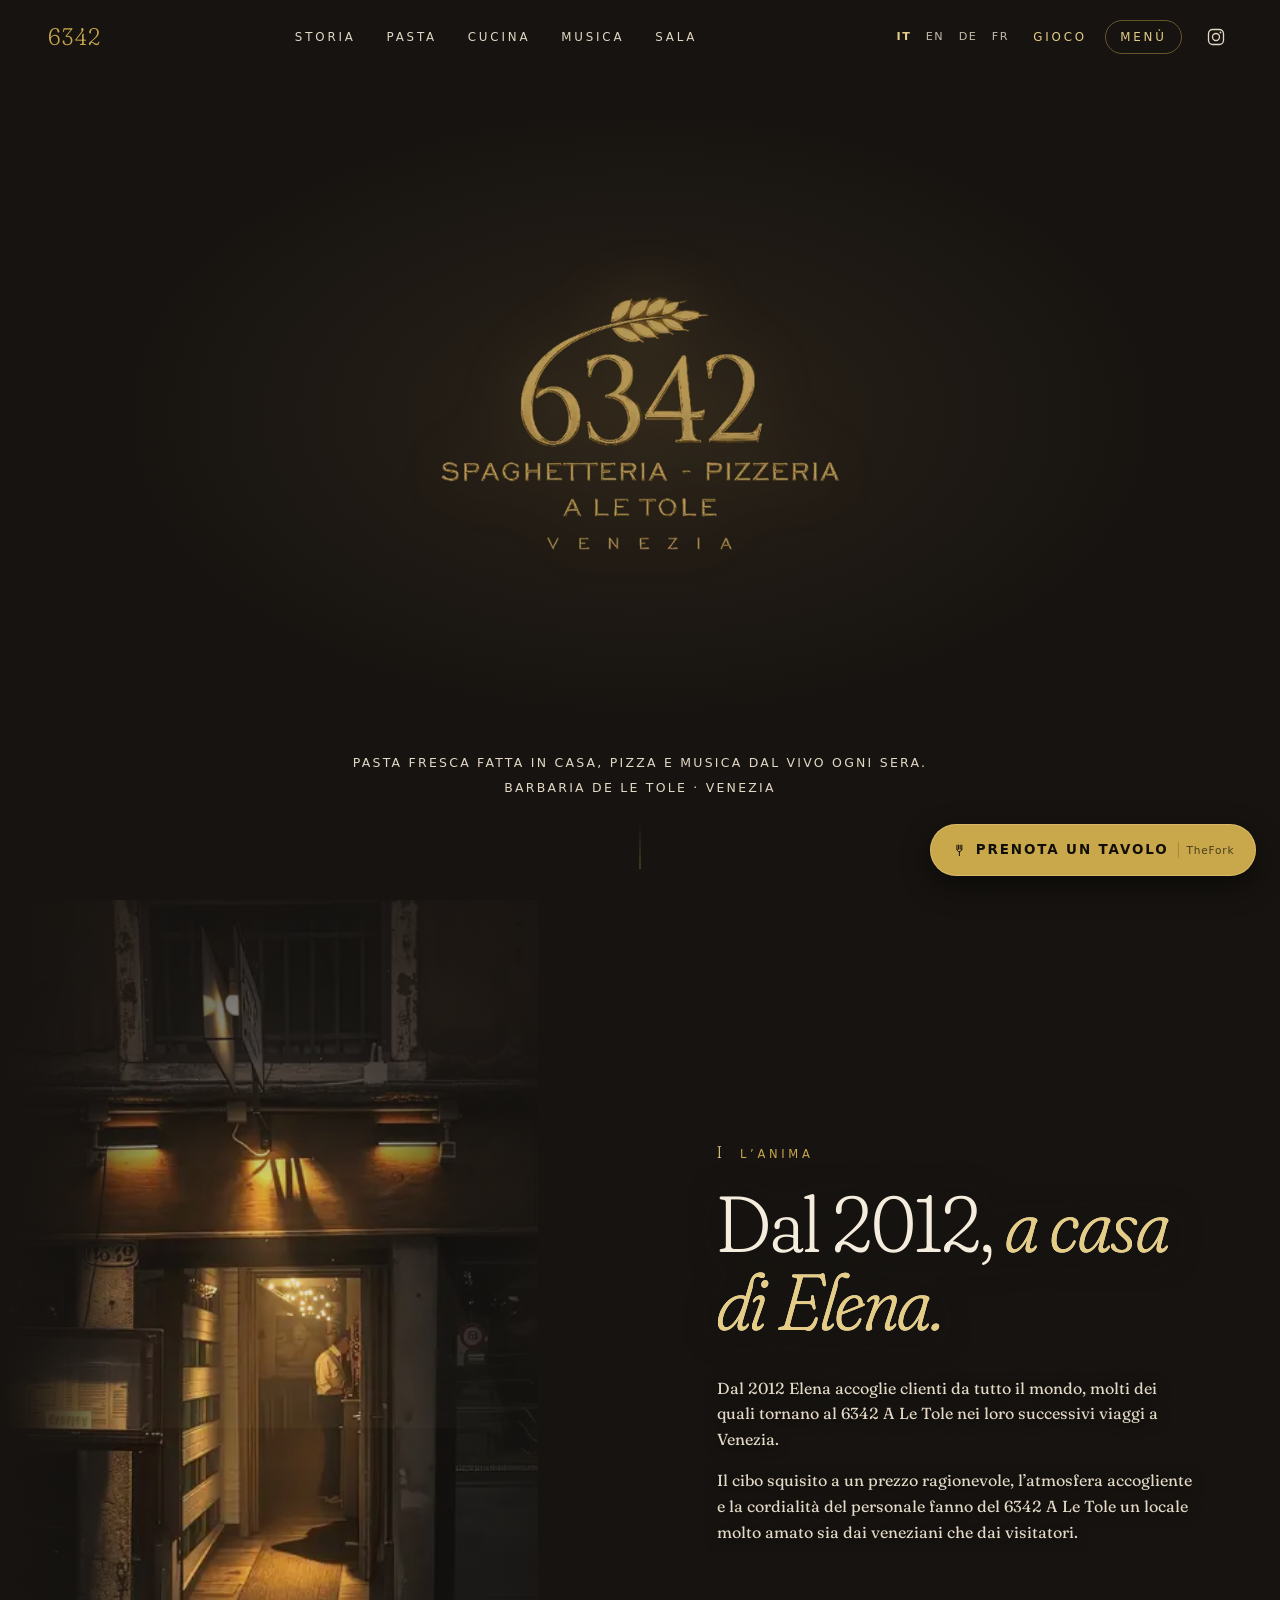
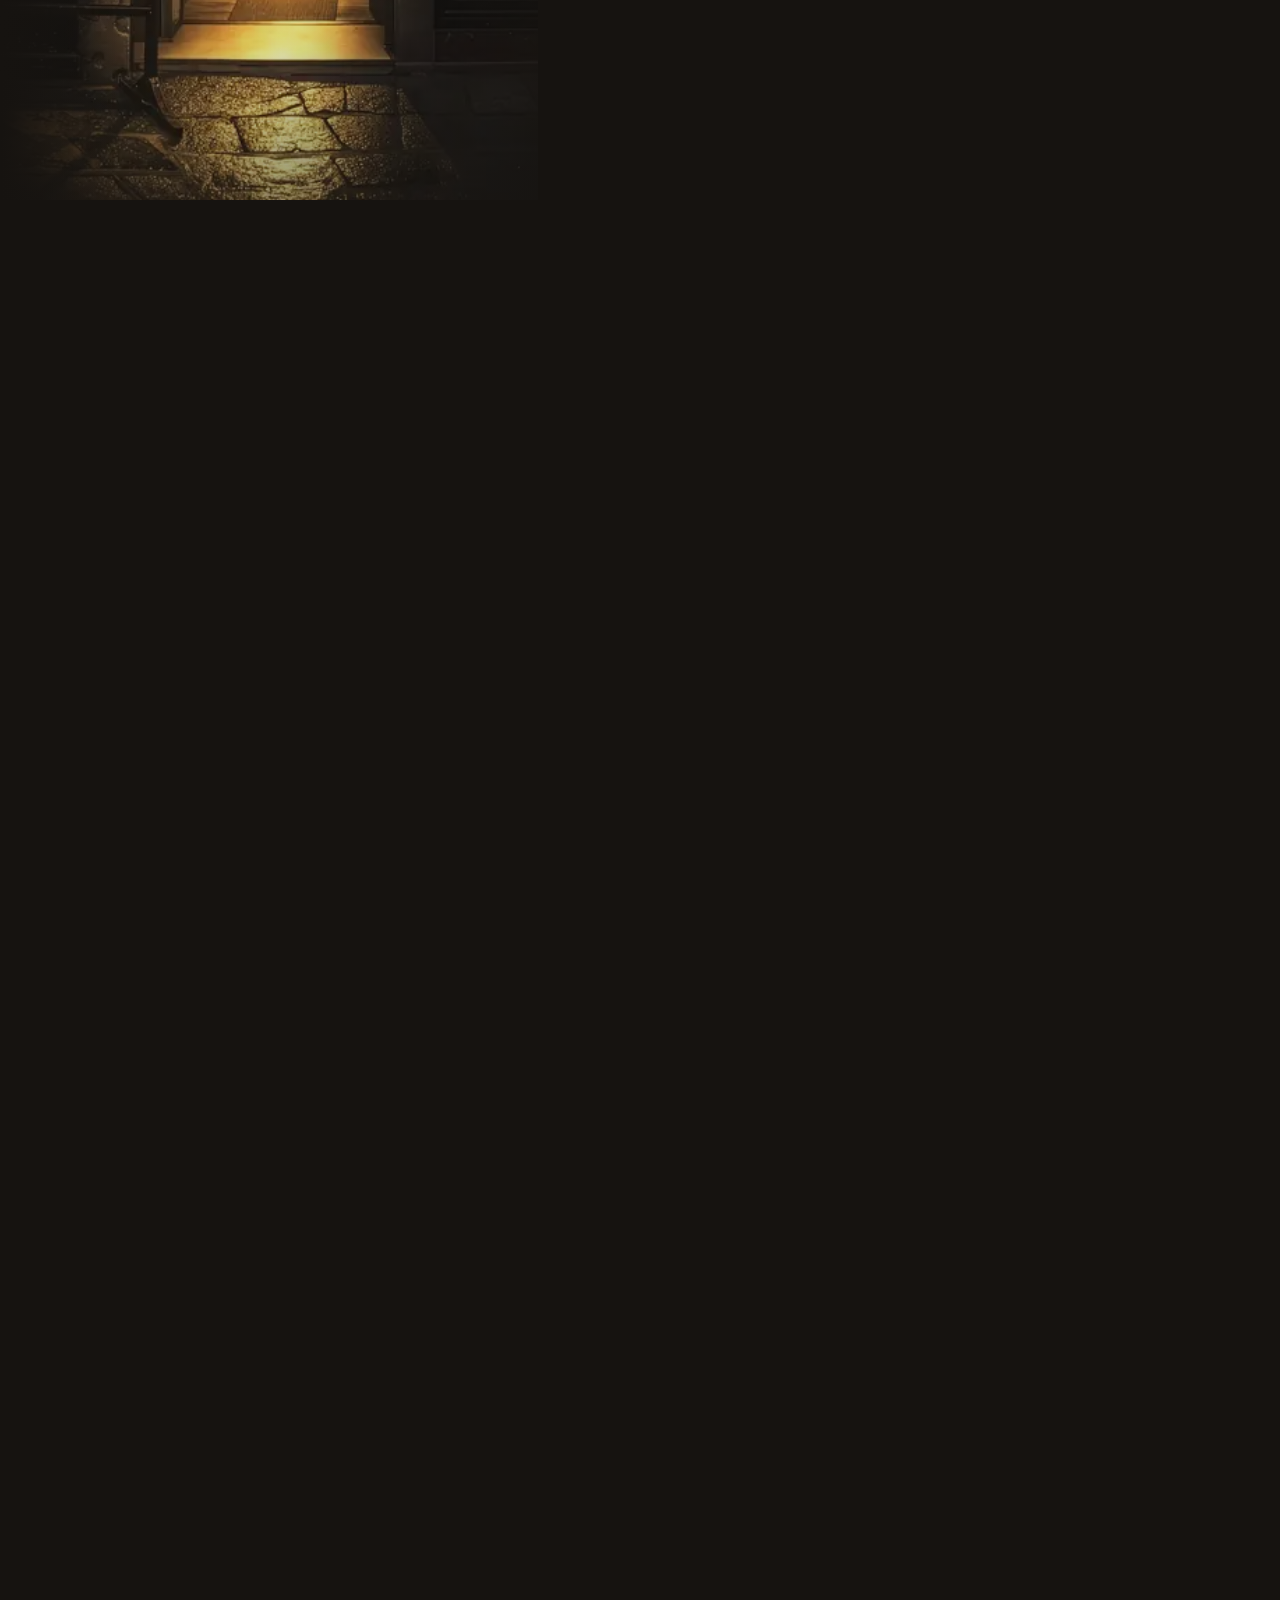
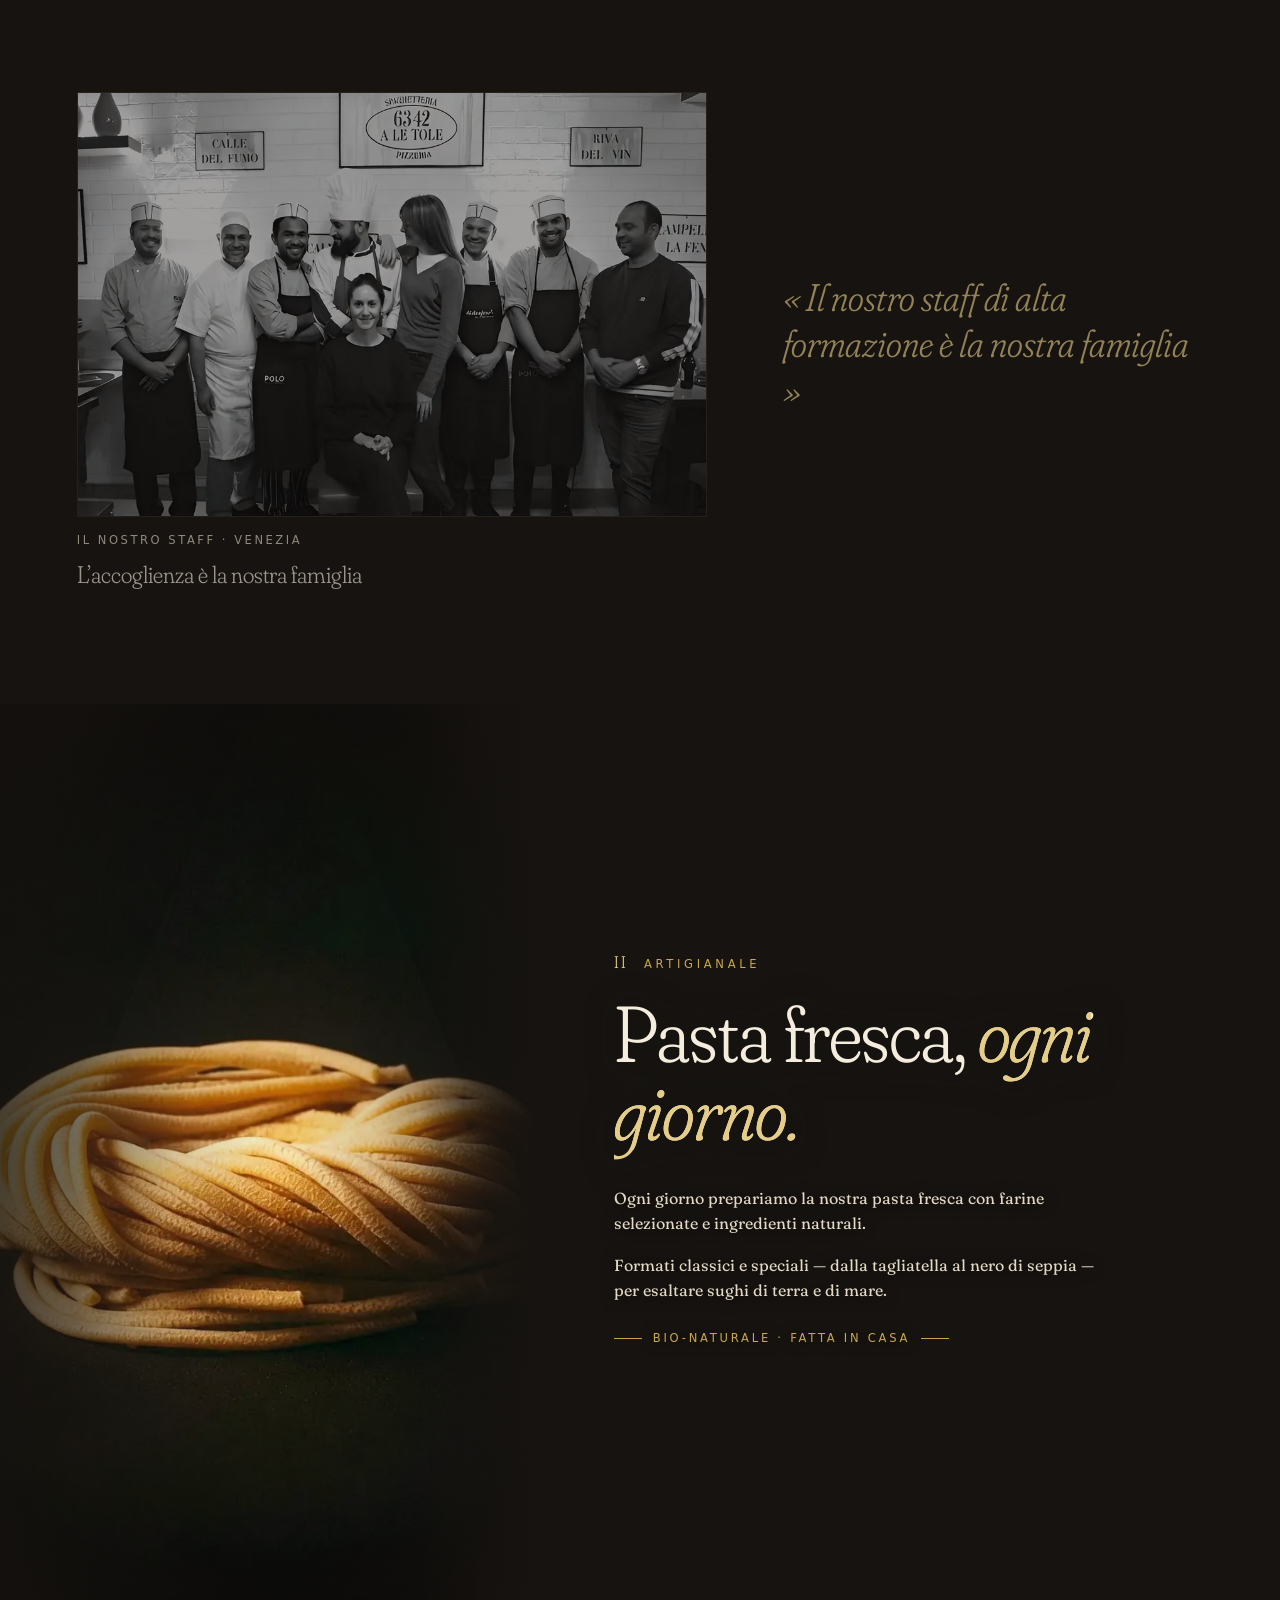
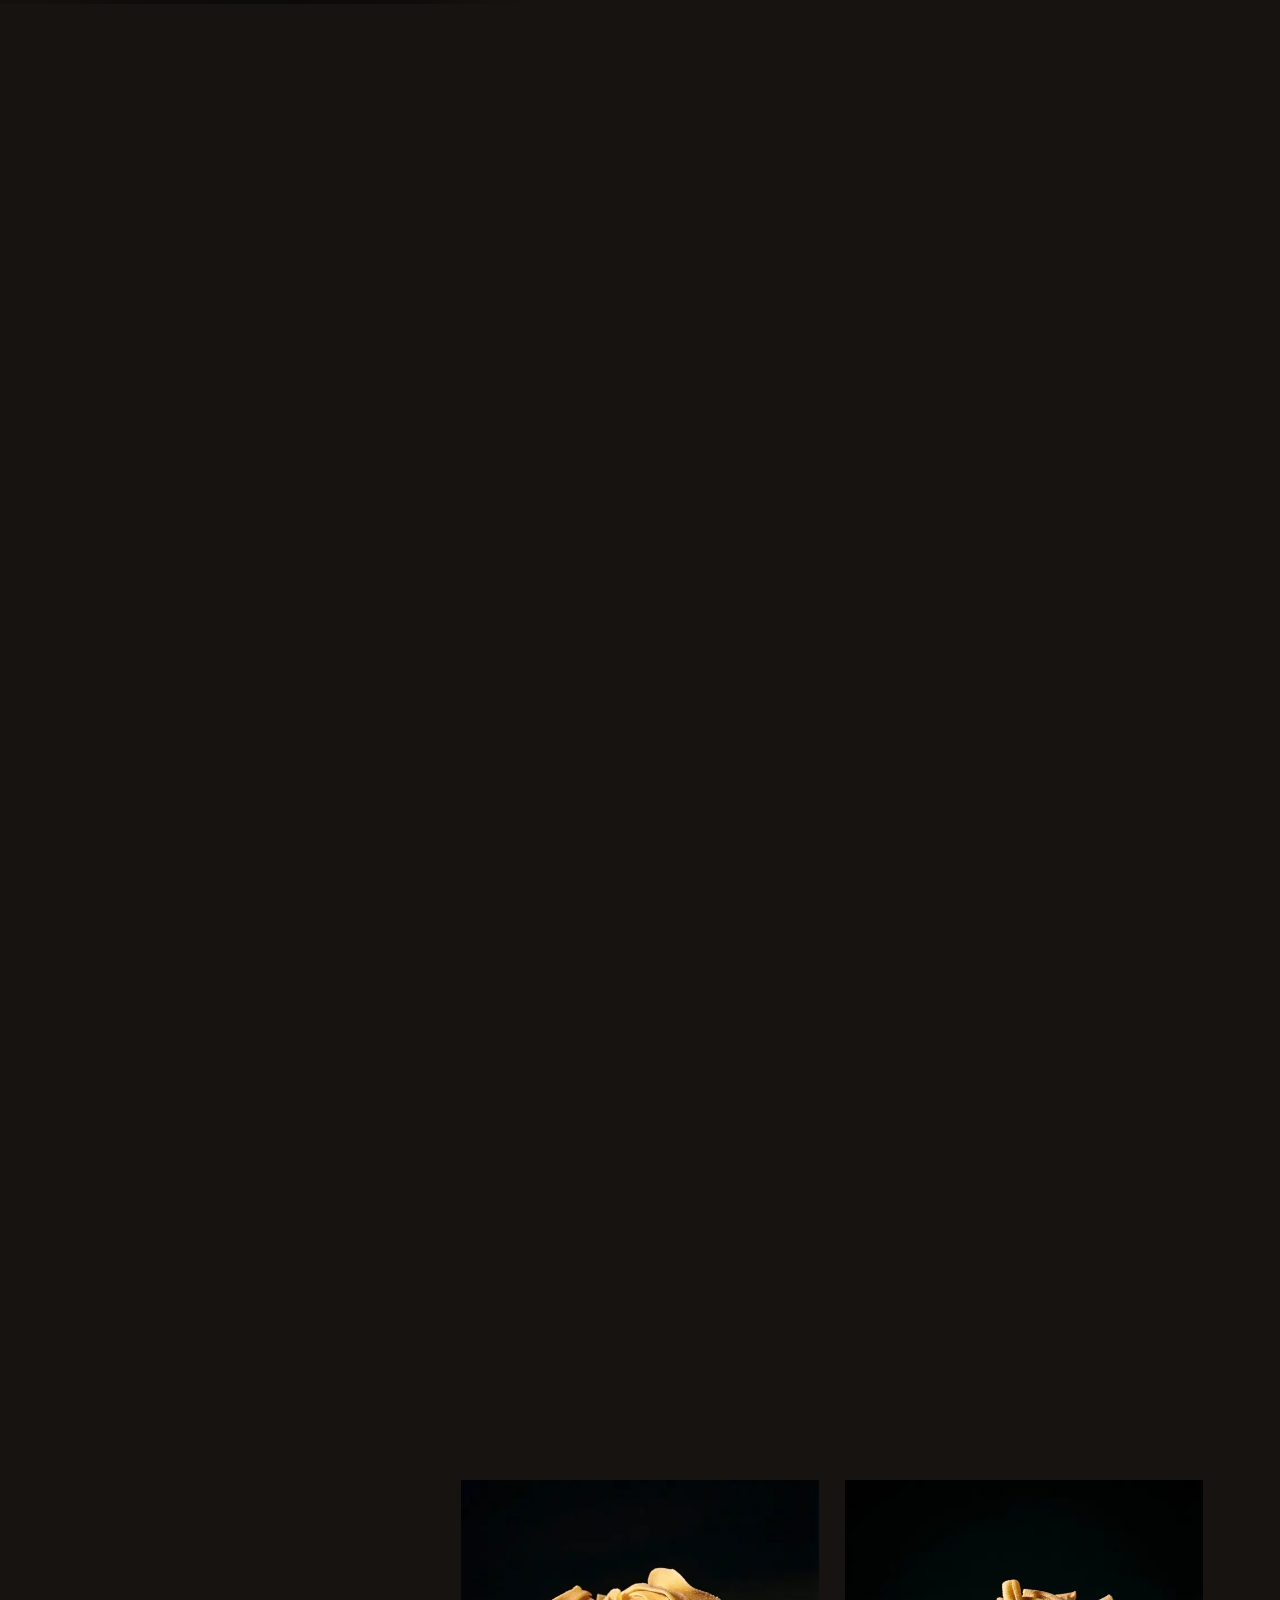
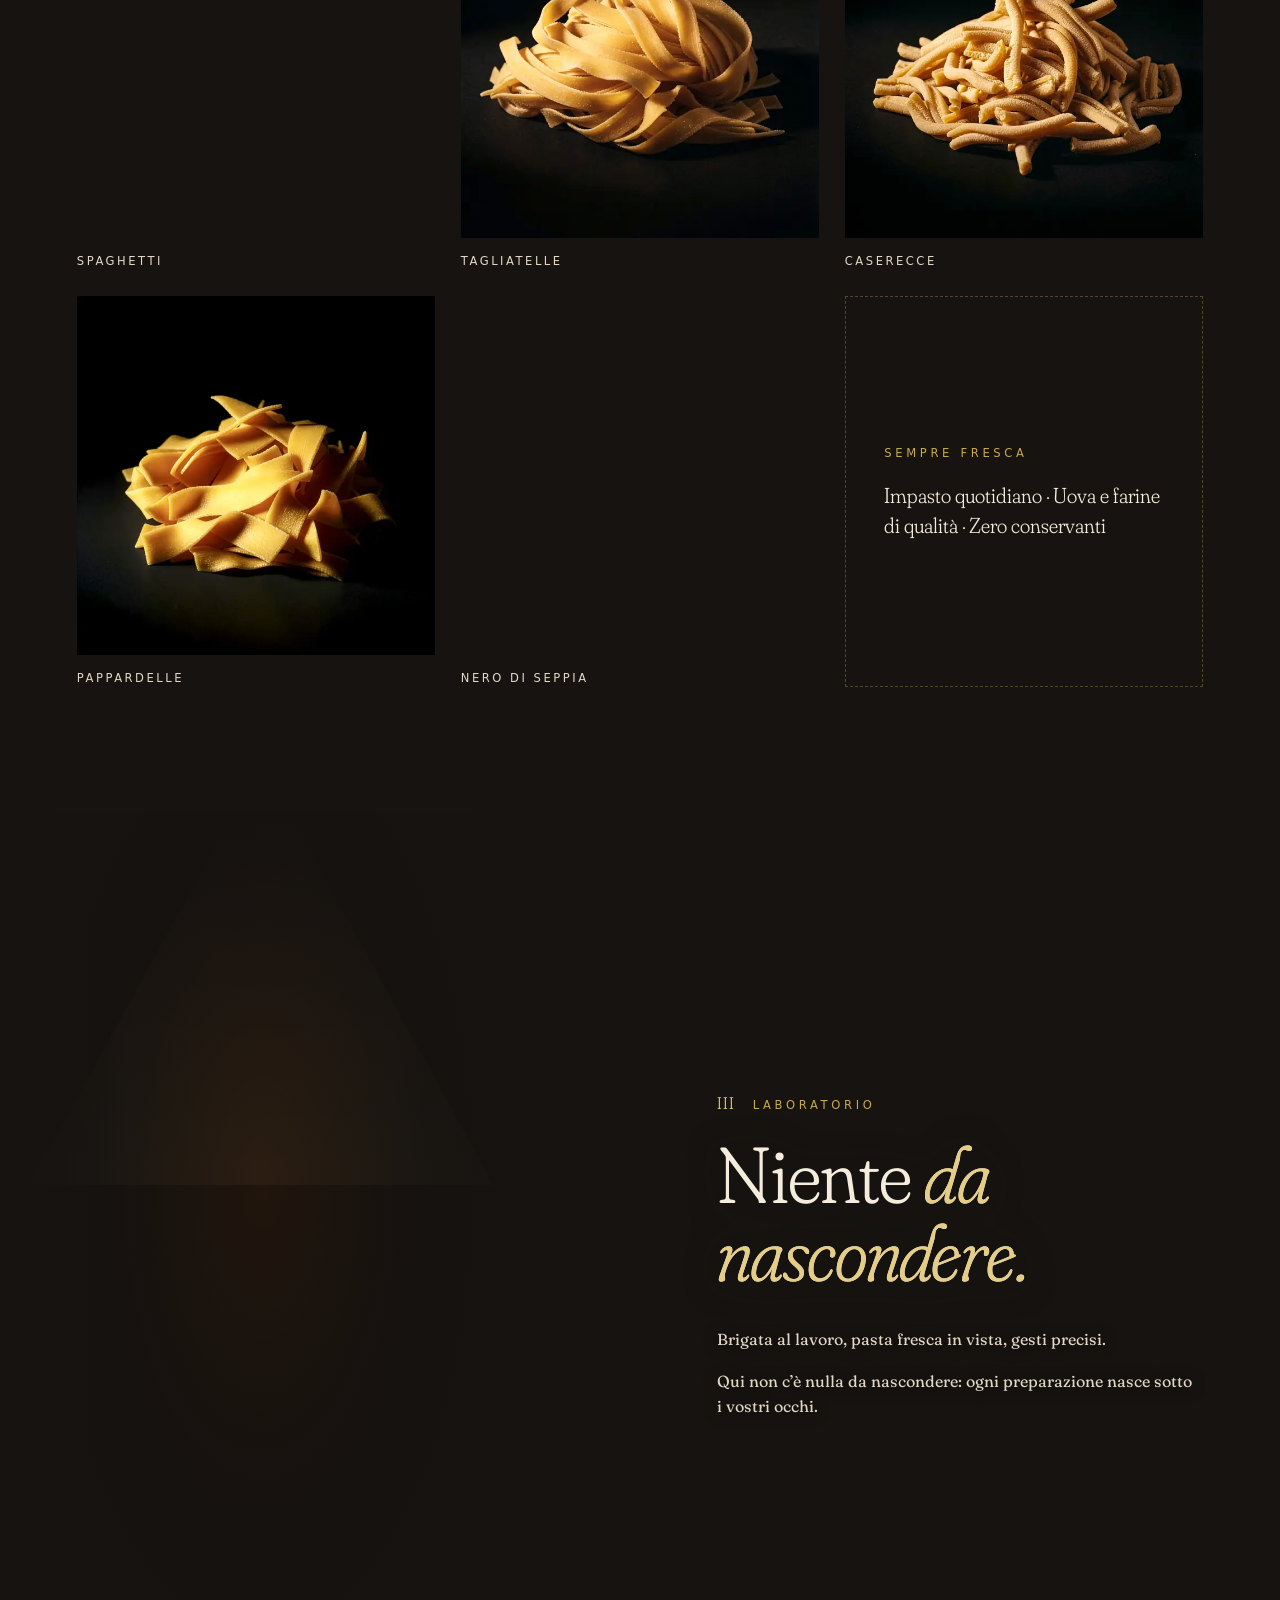
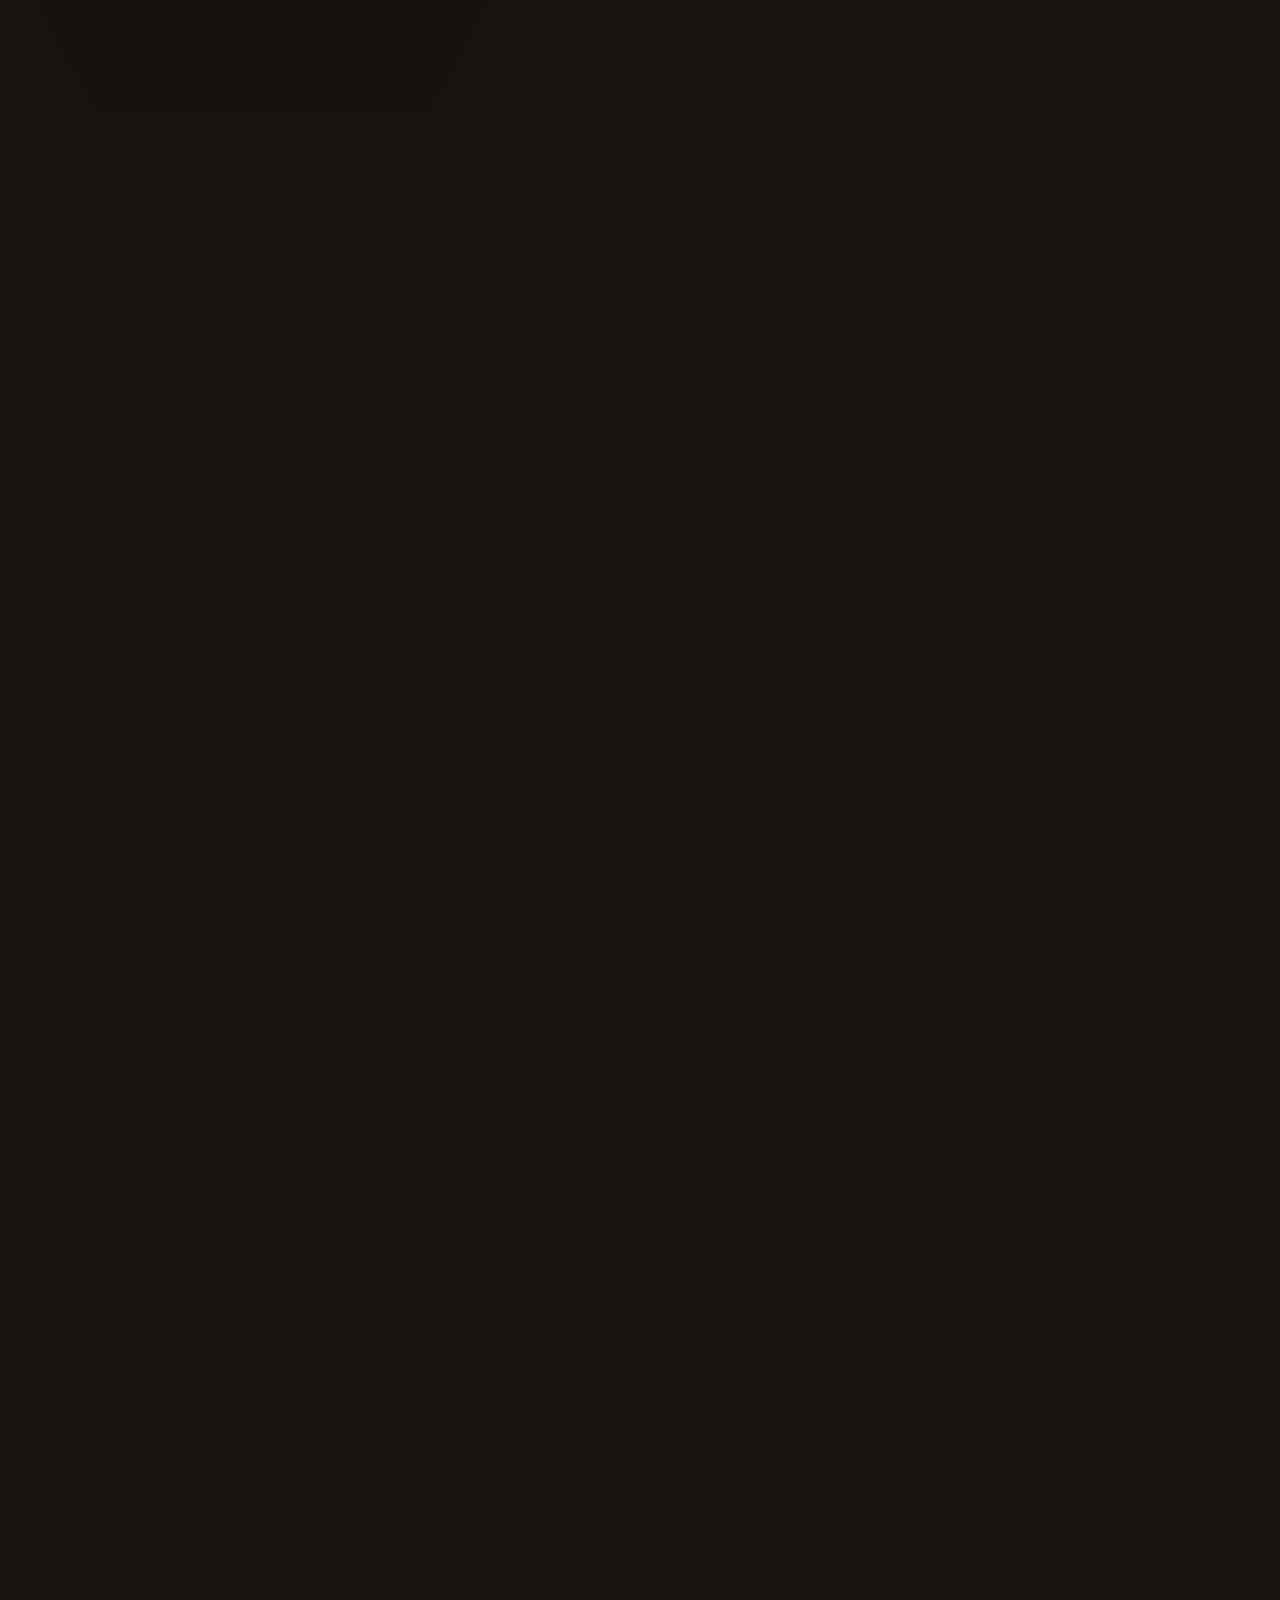
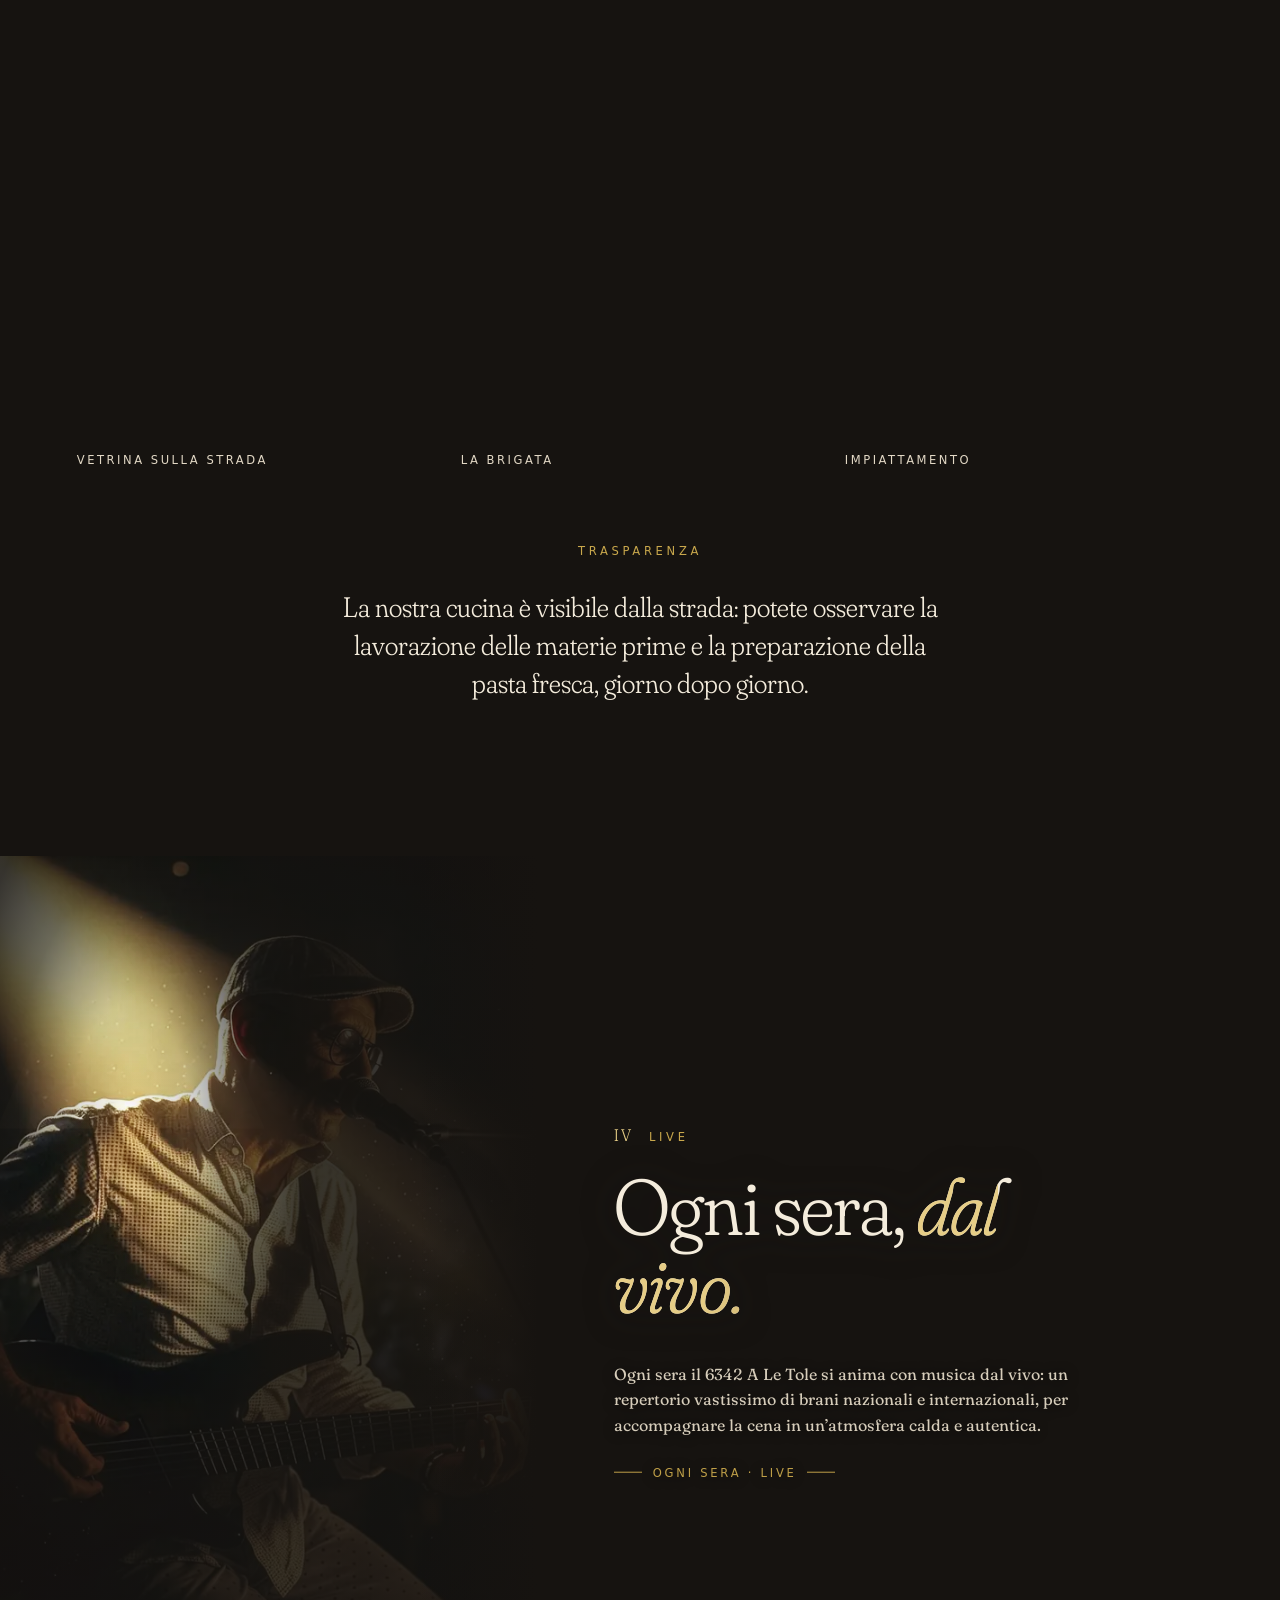
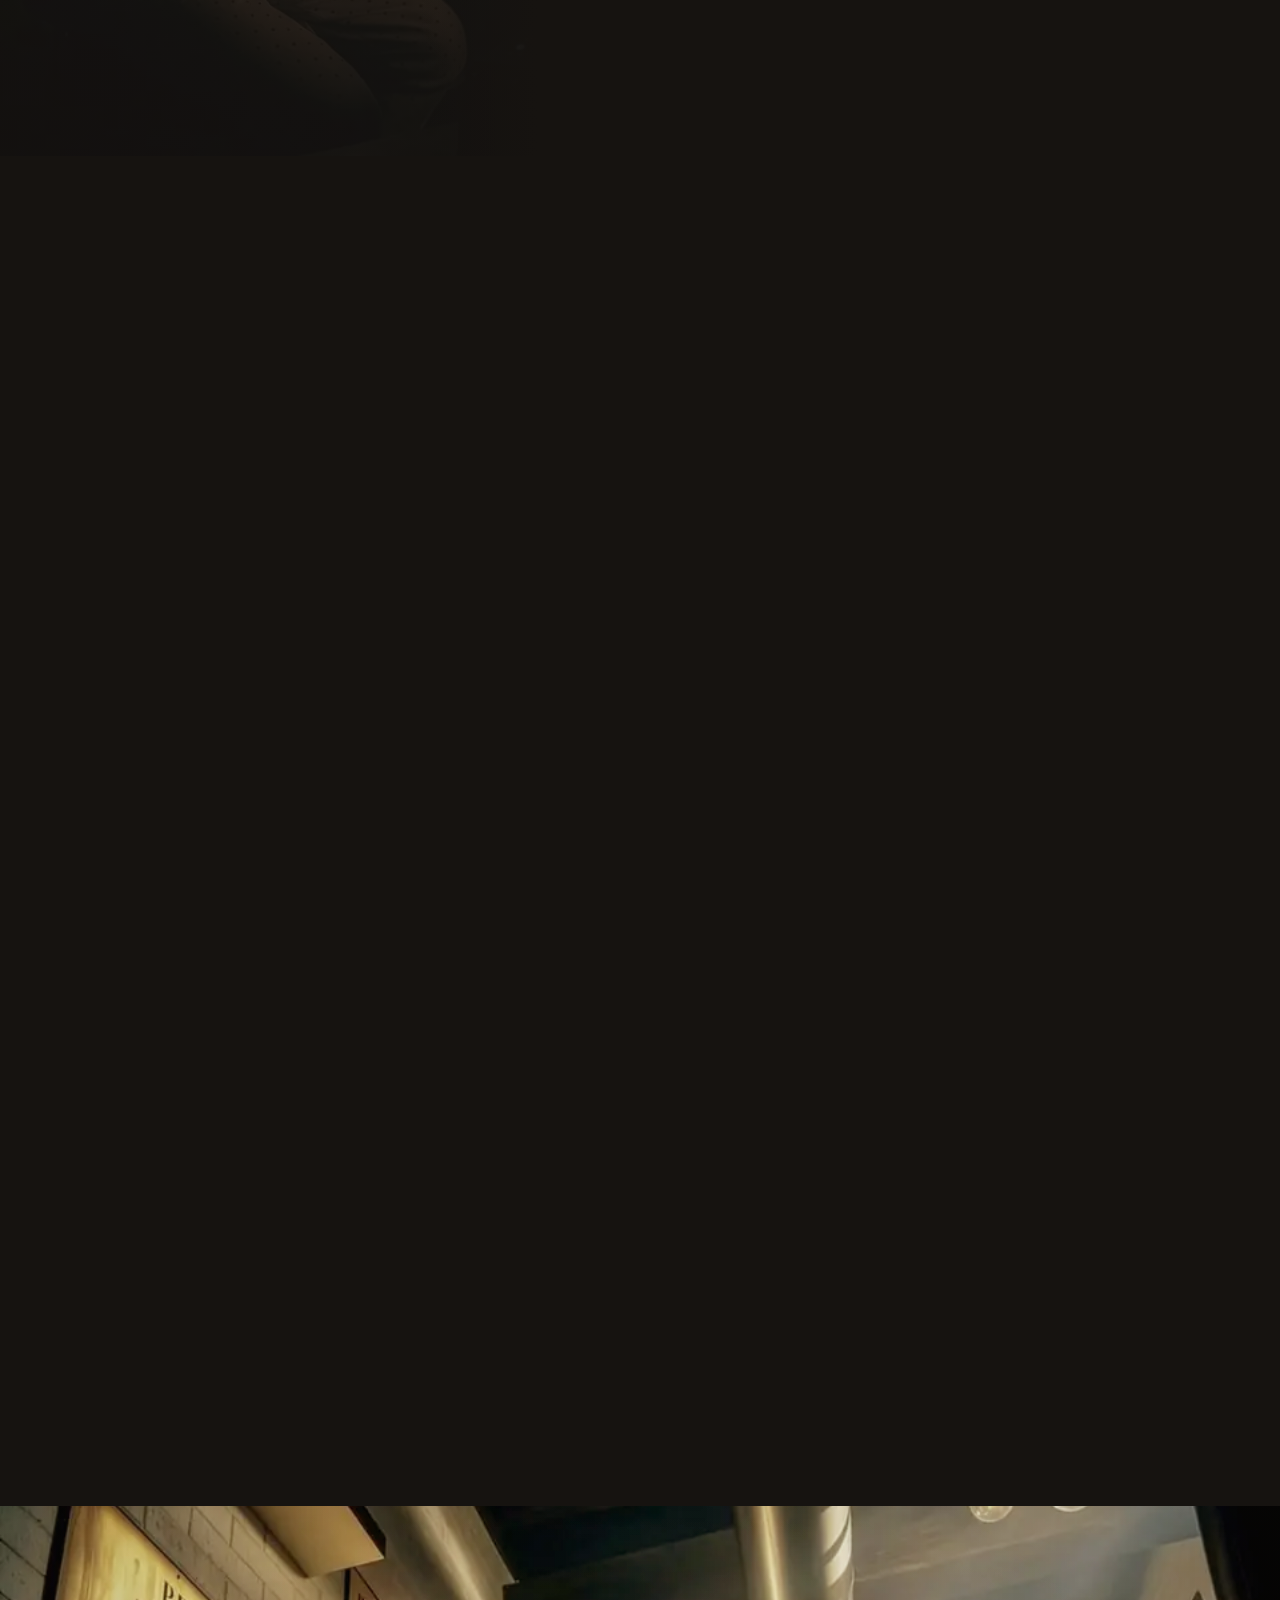
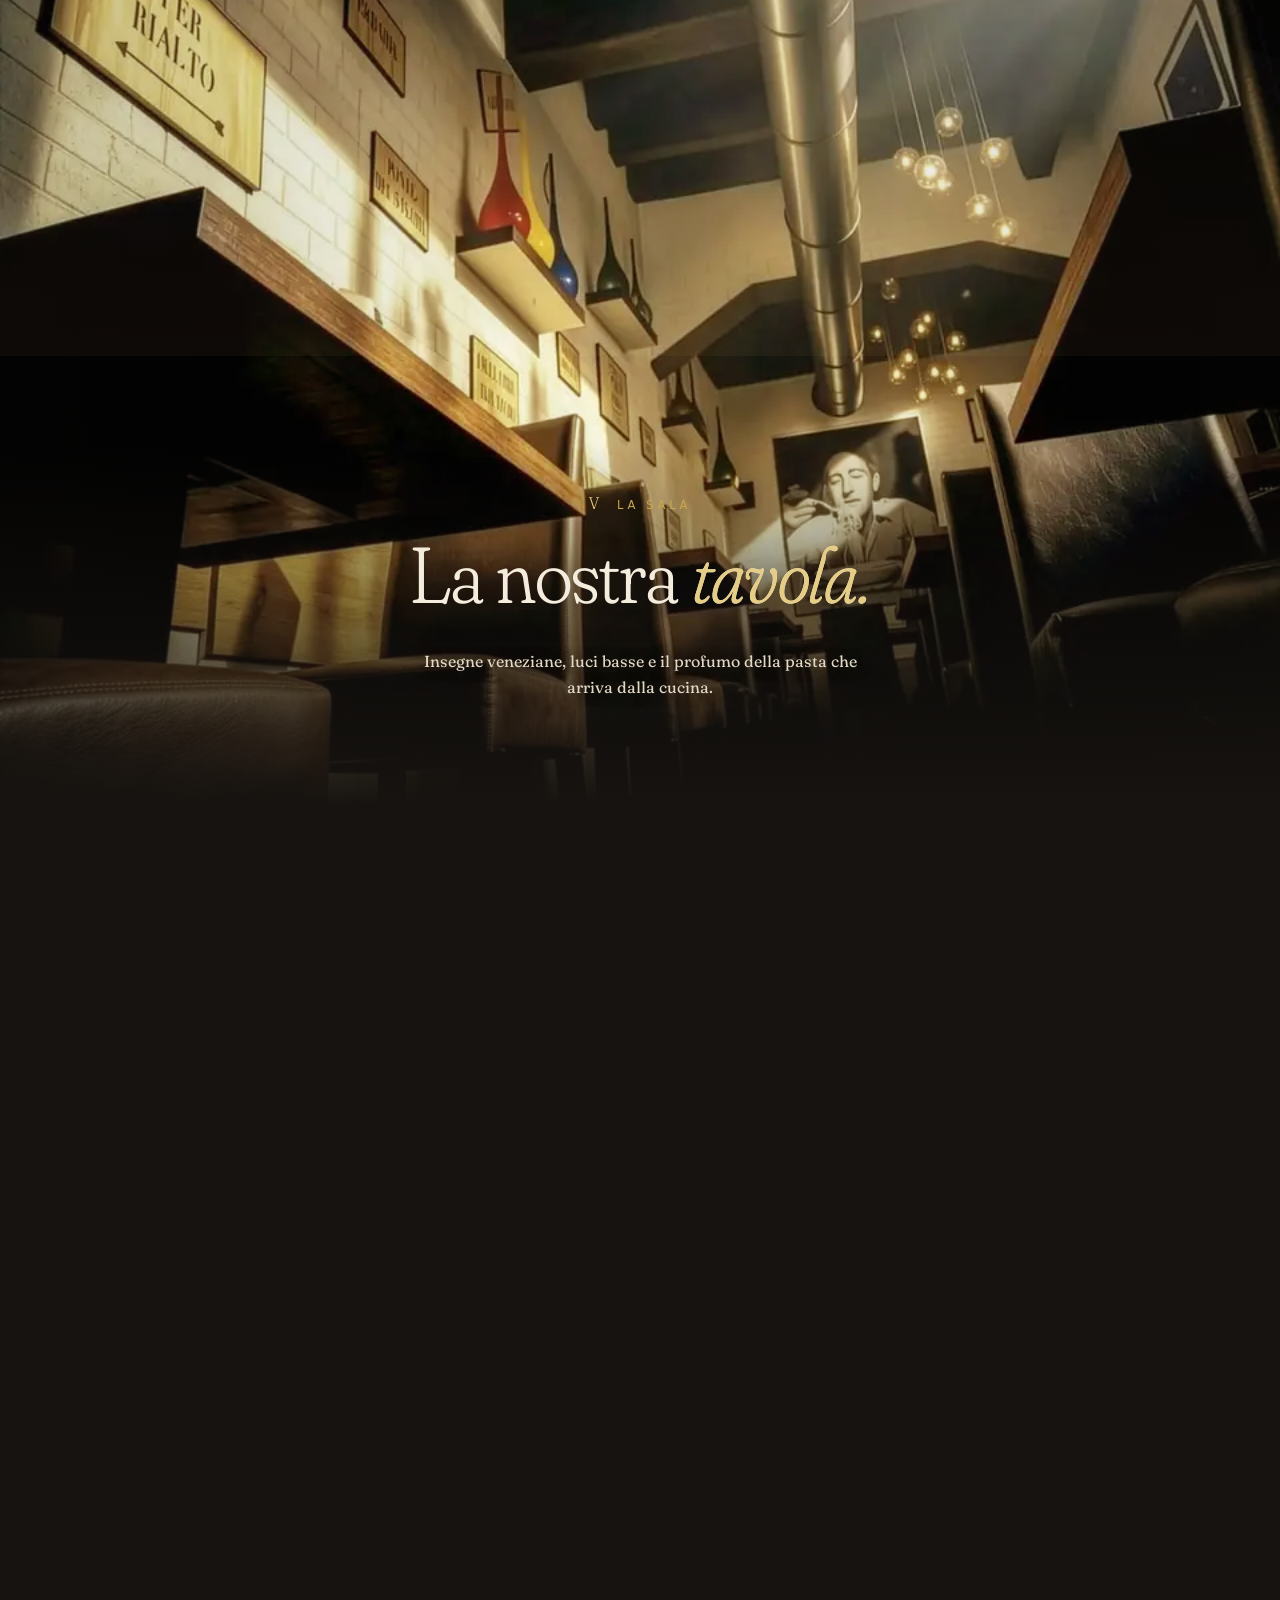
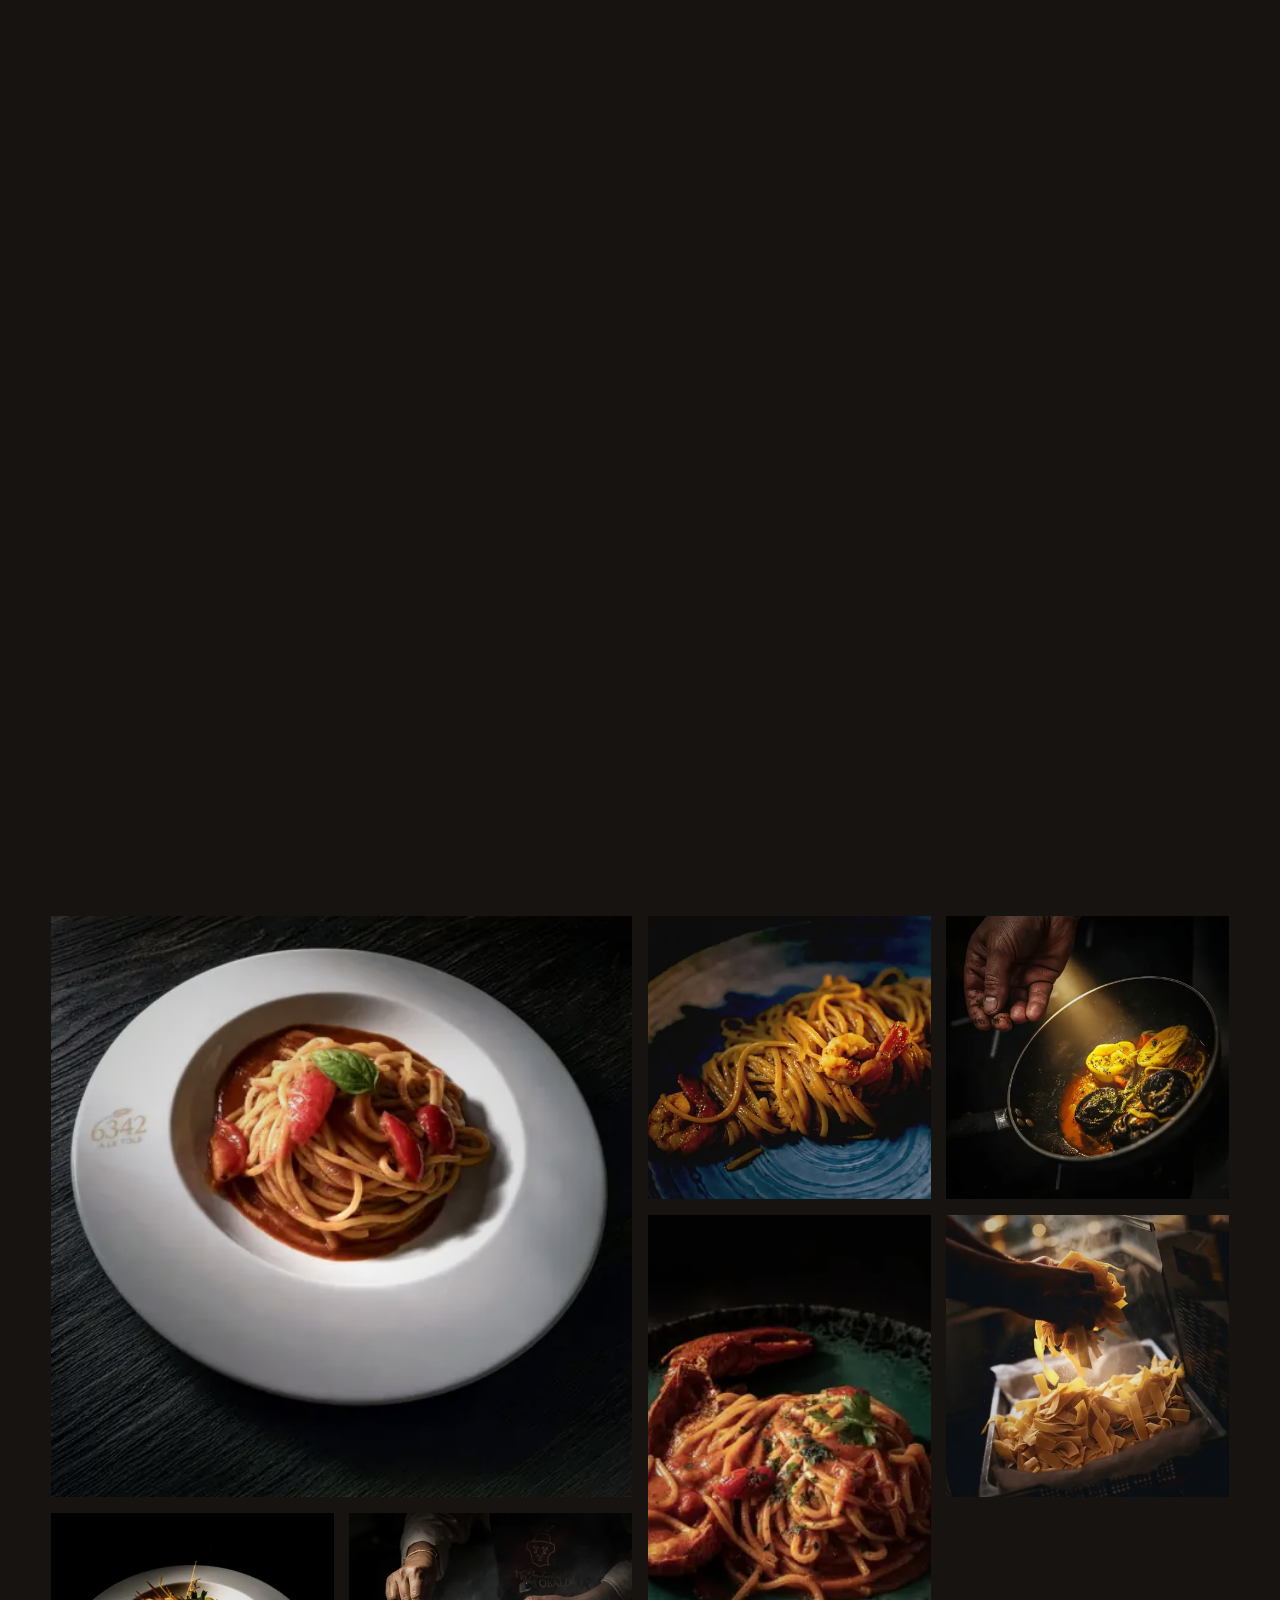
==== commit ac0ff9c4: "Aggiorna contatti, orari e icone Co-authored-by: Nexus-dave <Nexus-dave@users.noreply.github.com>" ====
--- a/index.html
+++ b/index.html
@@ -58,7 +58,8 @@
   "https://www.6342aletole.it/assets/img/brand/og-6342.jpg"
  ],
  "logo": "https://www.6342aletole.it/assets/img/brand/logo-6342-oro-960.png",
- "telephone": "+39 041 520 0474",
+ "telephone": "+39 041 476 8410",
+ "email": "info6342aletole@gmail.com",
  "address": {
   "@type": "PostalAddress",
   "streetAddress": "Castello 6342 (Barbaria de le Tole)",
@@ -81,8 +82,9 @@
  ],
  "priceRange": "€€",
  "openingHours": [
-  "Mo-Su 12:00-15:00",
-  "Mo-Su 18:00-22:30"
+  "Mo 12:00-15:00",
+  "Mo 18:00-22:30",
+  "Tu-Su 12:00-22:30"
  ],
  "legalName": "HR SRL",
  "vatID": "IT04380810277",
@@ -308,8 +310,8 @@
    <p class="kicker">Barbaria de le Tole · Castello 6342</p>
    <h2 id="t-finale">Il tavolo <em>è pronto.</em></h2>
    <div class="finale-cta">
-    <a class="btn btn-oro" href="https://www.thefork.it/ristorante/6342-a-le-tole-spaghetteria-pizzeria-r869550" target="_blank" rel="noopener">Prenota su TheFork</a>
-    <a class="btn btn-linea" href="tel:+390415200474">Chiama 041 520 0474</a>
+    <a class="btn btn-oro fork-handle" href="https://www.thefork.it/ristorante/6342-a-le-tole-spaghetteria-pizzeria-r869550" target="_blank" rel="noopener"><svg viewBox="0 0 24 24" width="20" height="20" aria-hidden="true" focusable="false"><g fill="none" stroke="currentColor" stroke-width="1.6" stroke-linecap="round" stroke-linejoin="round"><path d="M8 3.5v6.5M10.7 3.5v6.5M13.3 3.5v6.5M16 3.5v6.5"/><path d="M8 10c0 2.2 1.8 4 4 4h0c2.2 0 4-1.8 4-4"/><path d="M12 14v6.5"/></g></svg>Prenota su TheFork</a>
+    <a class="btn btn-linea" href="tel:+390414768410">Chiama 041 476 8410</a>
    </div>
   </section>
 
@@ -348,15 +350,17 @@
     <div>
      <p class="kicker">Quando</p>
      <p>Aperti tutti i giorni</p>
-     <p>12:00–15:00 / 18:00–22:30</p>
+     <p>Lunedì 12:00–15:00 · 18:00–22:30</p>
+     <p>Martedì–Domenica 12:00–22:30 orario continuato</p>
      <p>Musica dal vivo ogni sera</p>
     </div>
     <div>
      <p class="kicker">Contatti</p>
-     <p><a href="tel:+390415200474">041 520 0474</a></p>
-     <p><a href="https://www.thefork.it/ristorante/6342-a-le-tole-spaghetteria-pizzeria-r869550" target="_blank" rel="noopener">Prenota su TheFork</a></p>
+     <p><a href="tel:+390414768410">041 476 8410</a></p>
+     <p><a href="mailto:info6342aletole@gmail.com">info6342aletole@gmail.com</a></p>
+     <p><a class="fork-handle" href="https://www.thefork.it/ristorante/6342-a-le-tole-spaghetteria-pizzeria-r869550" target="_blank" rel="noopener"><svg viewBox="0 0 24 24" width="20" height="20" aria-hidden="true" focusable="false"><g fill="none" stroke="currentColor" stroke-width="1.6" stroke-linecap="round" stroke-linejoin="round"><path d="M8 3.5v6.5M10.7 3.5v6.5M13.3 3.5v6.5M16 3.5v6.5"/><path d="M8 10c0 2.2 1.8 4 4 4h0c2.2 0 4-1.8 4-4"/><path d="M12 14v6.5"/></g></svg>Prenota su TheFork</a></p>
      <p><a class="ig-handle" href="https://www.instagram.com/spaghetteria6342aletole/" target="_blank" rel="noopener" aria-label="Instagram spaghetteria6342aletole"><svg viewBox="0 0 24 24" width="20" height="20" aria-hidden="true" focusable="false"><rect x="3" y="3" width="18" height="18" rx="5" fill="none" stroke="currentColor" stroke-width="1.6"/><circle cx="12" cy="12" r="4.2" fill="none" stroke="currentColor" stroke-width="1.6"/><circle cx="17.4" cy="6.6" r="1.1" fill="currentColor"/></svg>spaghetteria6342aletole</a></p>
-     <p><a href="https://www.facebook.com/6342AleTole" target="_blank" rel="noopener">Facebook</a></p>
+     <p><a class="fb-handle" href="https://www.facebook.com/6342AleTole" target="_blank" rel="noopener" aria-label="Facebook"><svg viewBox="0 0 24 24" width="20" height="20" aria-hidden="true" focusable="false"><rect x="3" y="3" width="18" height="18" rx="5" fill="none" stroke="currentColor" stroke-width="1.6"/><path fill="currentColor" d="M13.2 18v-5.3h1.8l.3-2.1h-2.1V9.3c0-.6.2-1.1 1.1-1.1h1.1V6.2C14.8 6.1 14.1 6 13.3 6c-1.8 0-3 1.1-3 3.2v1.4H8.4v2.1h1.9V18h2.9z"/></svg>Facebook</a></p>
     </div>
    </div>
    <div class="mappa">
@@ -373,8 +377,8 @@
 </footer>
 
 <div class="prenota-bar">
- <a class="pb-tel" href="tel:+390415200474" aria-label="Chiama 041 520 0474"><svg viewBox="0 0 24 24" width="20" height="20" aria-hidden="true" focusable="false"><path d="M6.6 3.5h2.6l1.4 4.1-1.9 1.3a12 12 0 0 0 6.4 6.4l1.3-1.9 4.1 1.4v2.6c0 1-.8 1.8-1.8 1.8A16.7 16.7 0 0 1 4.8 5.3c0-1 .8-1.8 1.8-1.8z" fill="none" stroke="currentColor" stroke-width="1.6" stroke-linejoin="round"/></svg></a>
- <a class="pb-prenota" href="https://www.thefork.it/ristorante/6342-a-le-tole-spaghetteria-pizzeria-r869550" target="_blank" rel="noopener">Prenota un tavolo<small>TheFork</small></a>
+ <a class="pb-tel" href="tel:+390414768410" aria-label="Chiama 041 476 8410"><svg viewBox="0 0 24 24" width="20" height="20" aria-hidden="true" focusable="false"><path d="M6.6 3.5h2.6l1.4 4.1-1.9 1.3a12 12 0 0 0 6.4 6.4l1.3-1.9 4.1 1.4v2.6c0 1-.8 1.8-1.8 1.8A16.7 16.7 0 0 1 4.8 5.3c0-1 .8-1.8 1.8-1.8z" fill="none" stroke="currentColor" stroke-width="1.6" stroke-linejoin="round"/></svg></a>
+ <a class="pb-prenota" href="https://www.thefork.it/ristorante/6342-a-le-tole-spaghetteria-pizzeria-r869550" target="_blank" rel="noopener"><svg viewBox="0 0 24 24" width="20" height="20" aria-hidden="true" focusable="false"><g fill="none" stroke="currentColor" stroke-width="1.6" stroke-linecap="round" stroke-linejoin="round"><path d="M8 3.5v6.5M10.7 3.5v6.5M13.3 3.5v6.5M16 3.5v6.5"/><path d="M8 10c0 2.2 1.8 4 4 4h0c2.2 0 4-1.8 4-4"/><path d="M12 14v6.5"/></g></svg>Prenota un tavolo<small>TheFork</small></a>
 </div>
 
 <dialog id="lightbox" aria-label="Foto ingrandita"><figure><img alt=""><figcaption></figcaption></figure></dialog>
--- a/assets/css/base.css
+++ b/assets/css/base.css
@@ -50,8 +50,9 @@
 }
 
 /* v5: account Instagram senza @ con il logo della stessa altezza del testo */
-.ig-handle{display:inline-flex;align-items:center;gap:.35em;white-space:nowrap;vertical-align:baseline}
-.ig-handle svg{width:1.1em;height:1.1em;flex:none;display:inline-block}
+.ig-handle,.fb-handle,.fork-handle{display:inline-flex;align-items:center;gap:.35em;white-space:nowrap;vertical-align:baseline}
+.ig-handle svg,.fb-handle svg,.fork-handle svg{width:1.1em;height:1.1em;flex:none;display:inline-block}
+.pb-prenota>svg{width:1.1em;height:1.1em;flex:none}
 /* v5: selettore lingua */
 .lang-sel{display:flex;gap:2px;font-family:var(--sans);font-size:.7rem;letter-spacing:.14em}
 .lang-sel a{text-decoration:none;padding:.45em .55em;border-radius:999px;opacity:.85}
--- a/assets/css/home.css
+++ b/assets/css/home.css
@@ -183,7 +183,7 @@
 @media (max-width:820px){.tb-right{gap:8px}.topbar .lang-sel{font-size:.66rem}.topbar .lang-sel a{padding:.4em .4em}.tb-menu{padding:.5em .9em}}
 .footer .lang-sel{justify-content:center;margin-top:14px}.footer .lang-sel a{color:var(--avorio-2)}.footer .lang-sel a[aria-current=page]{color:var(--oro-chiaro)}
 .footer p{margin:.3em 0}
-.info-grid .ig-handle svg{color:var(--oro)}
+.info-grid .ig-handle svg,.info-grid .fb-handle svg,.info-grid .fork-handle svg{color:var(--oro)}
 
 /* v6d: link al giochino */
 .tb-gioco{font-family:var(--sans);font-size:.74rem;letter-spacing:.24em;text-transform:uppercase;text-decoration:none;color:var(--oro-chiaro);transition:color .3s}
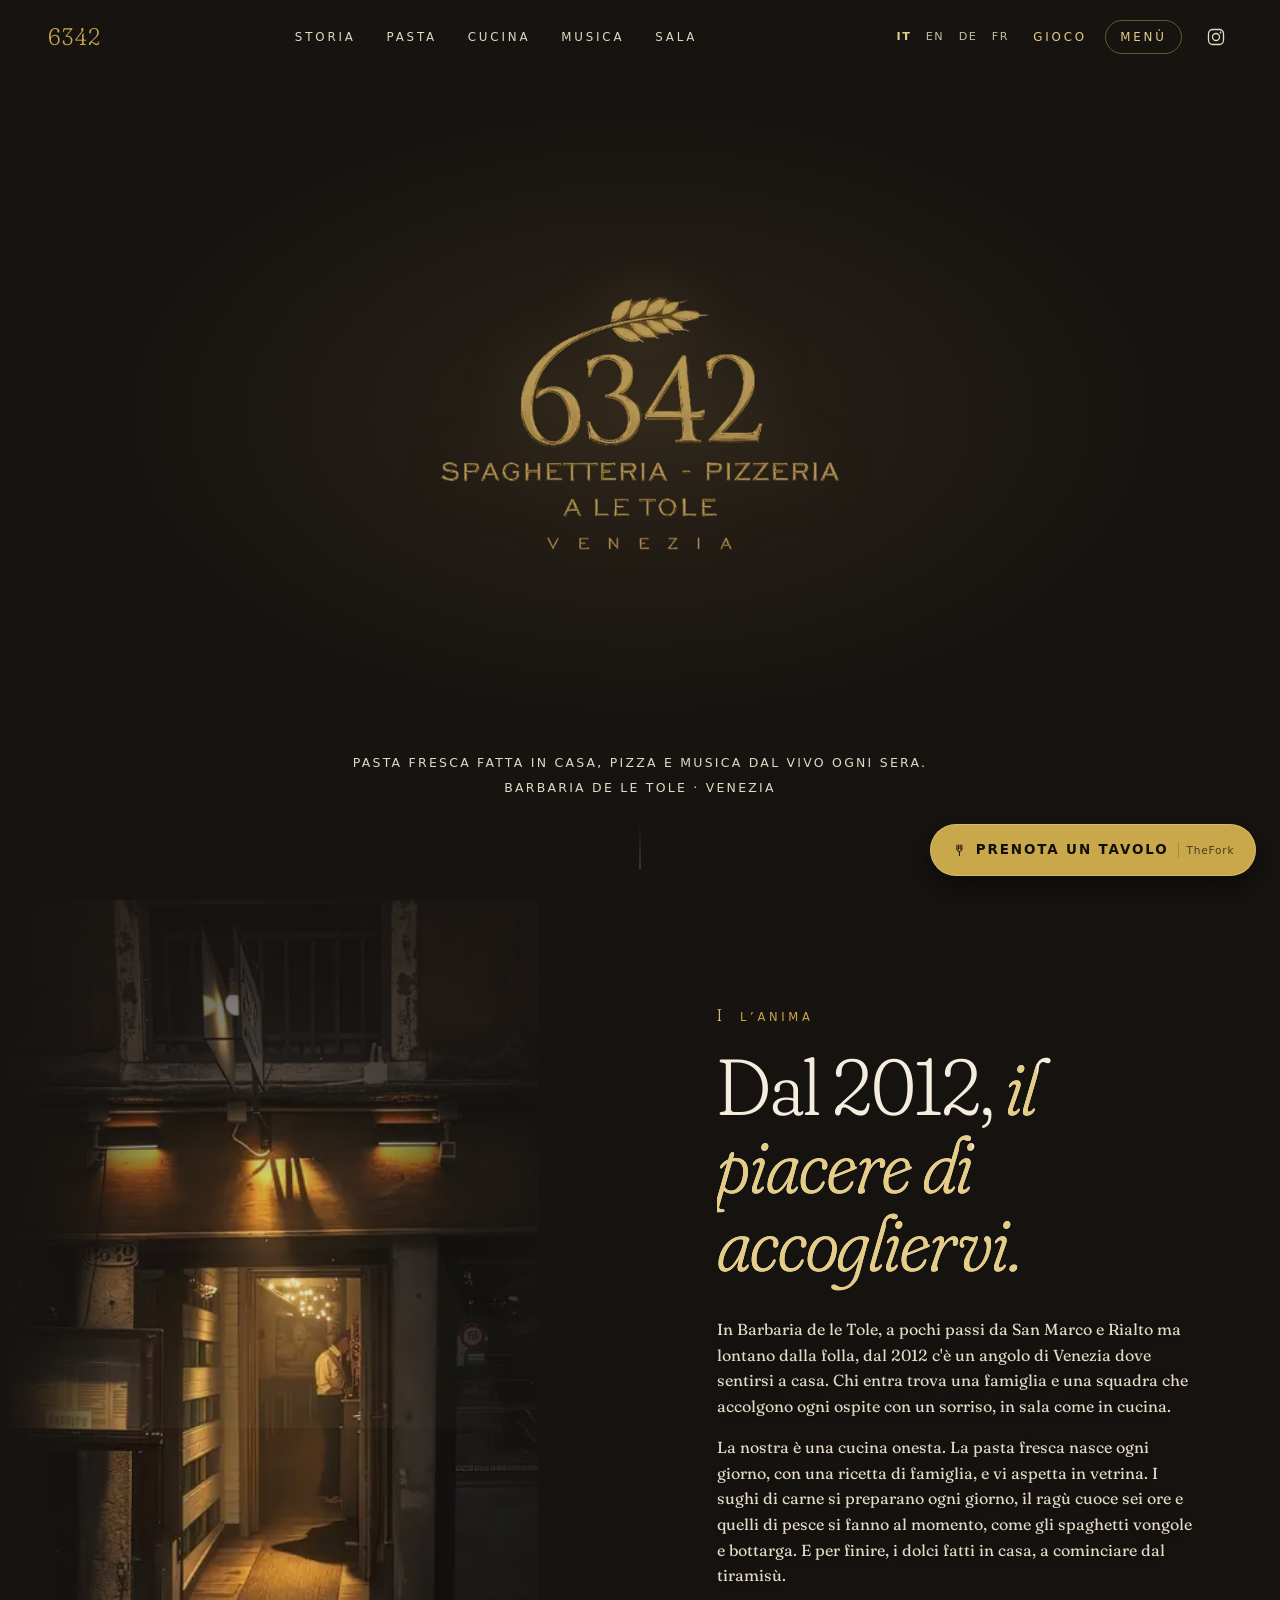
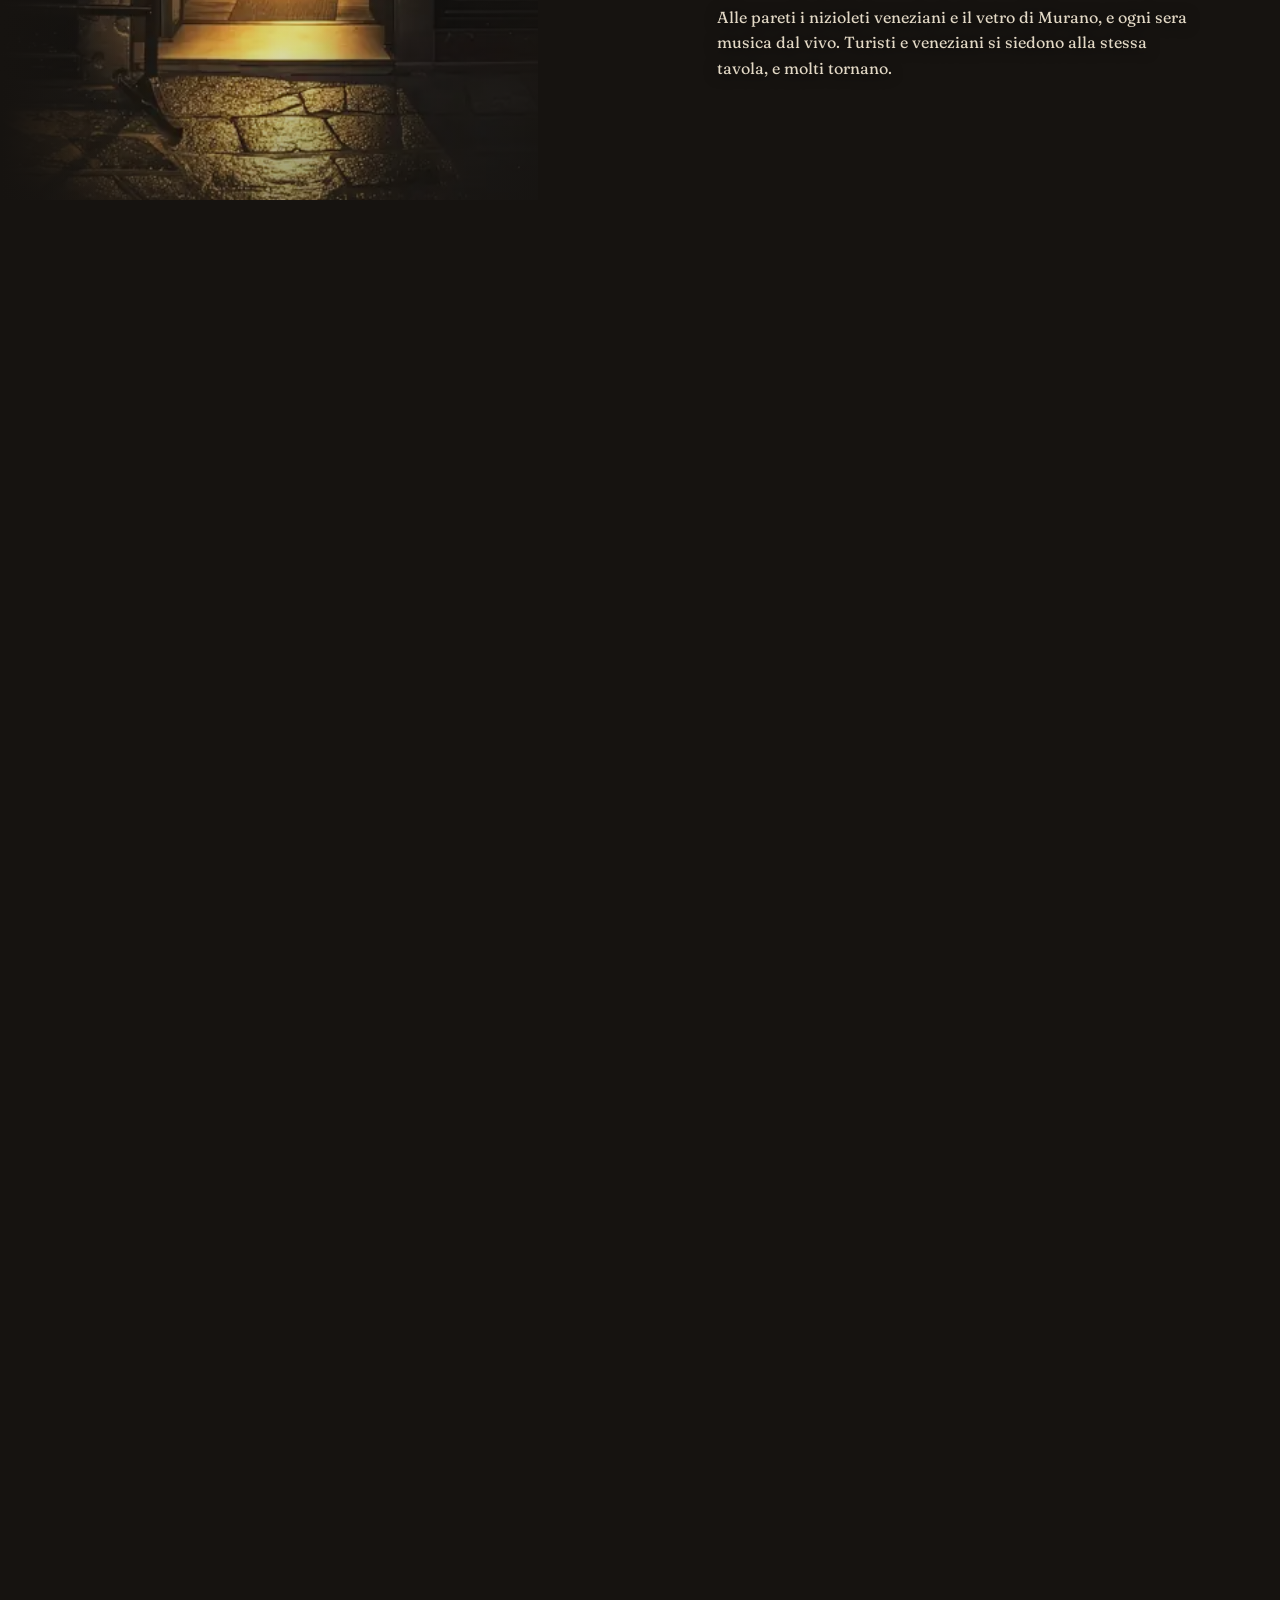
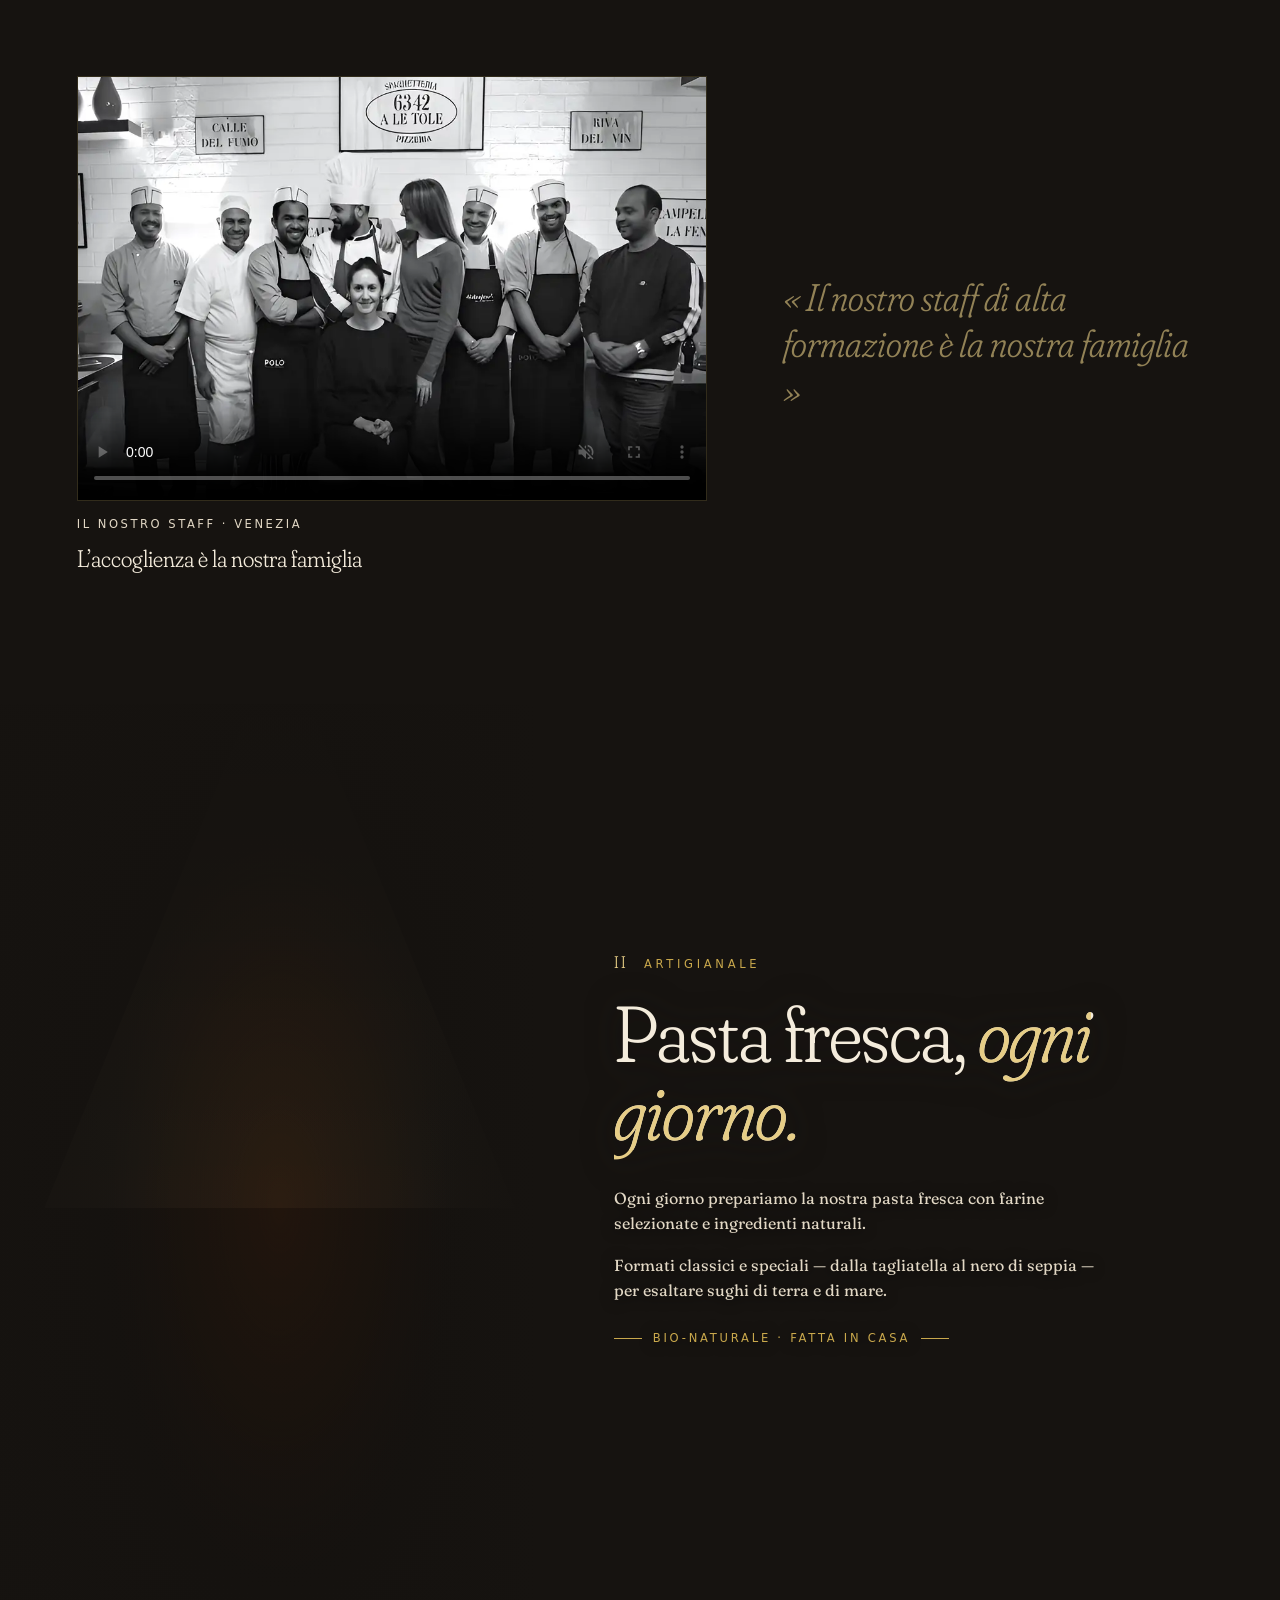
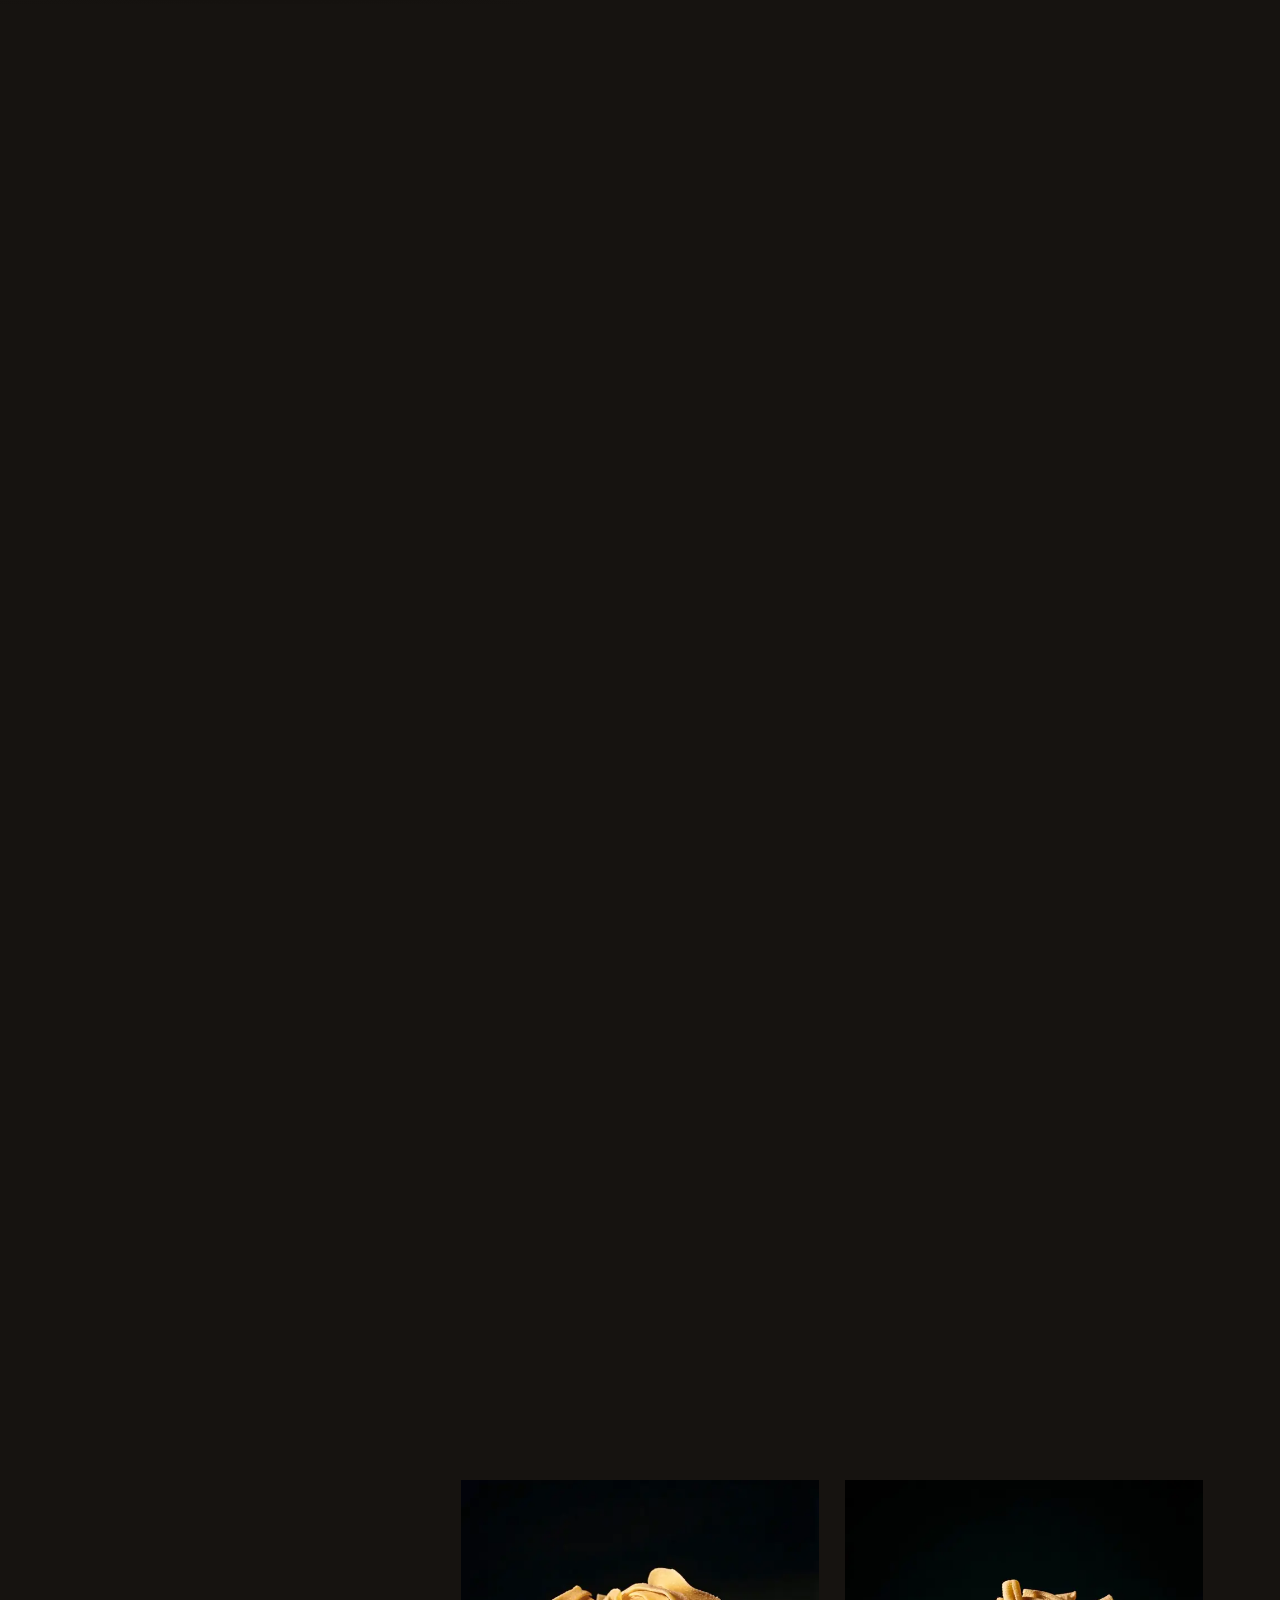
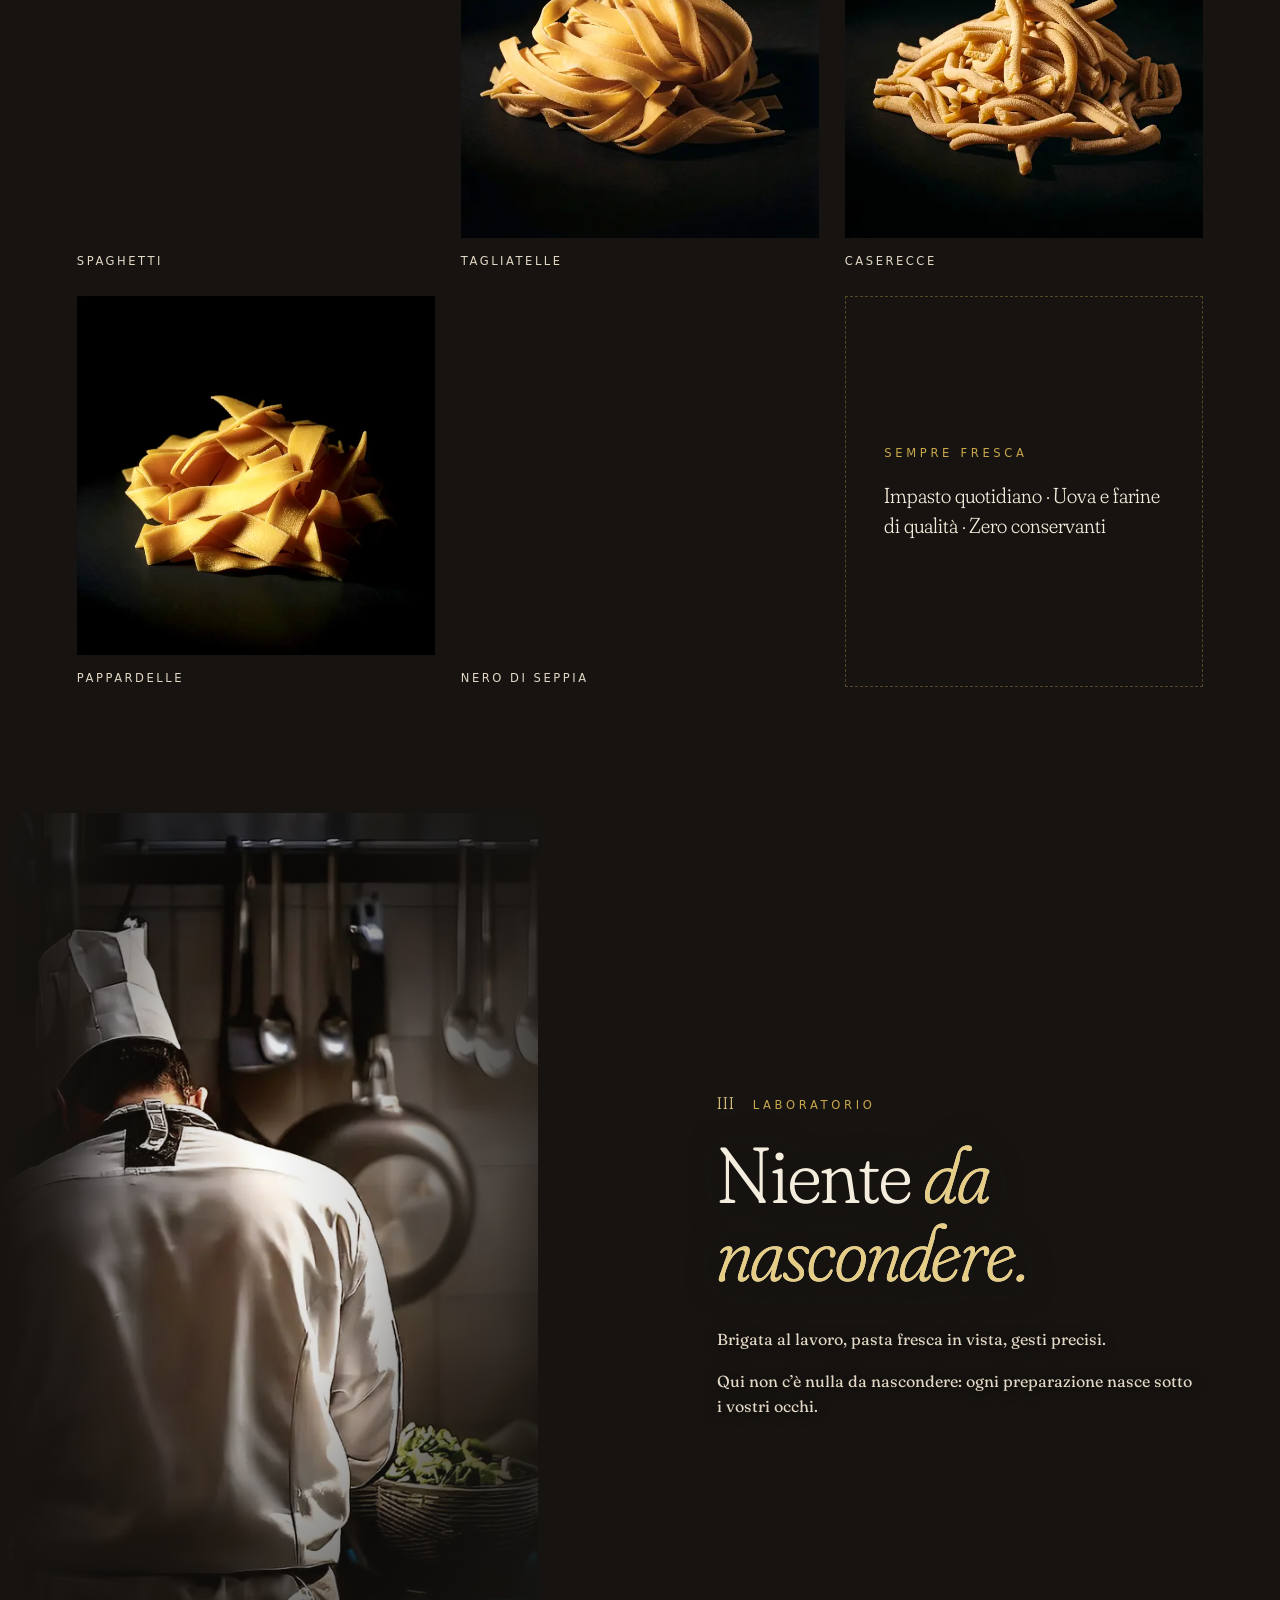
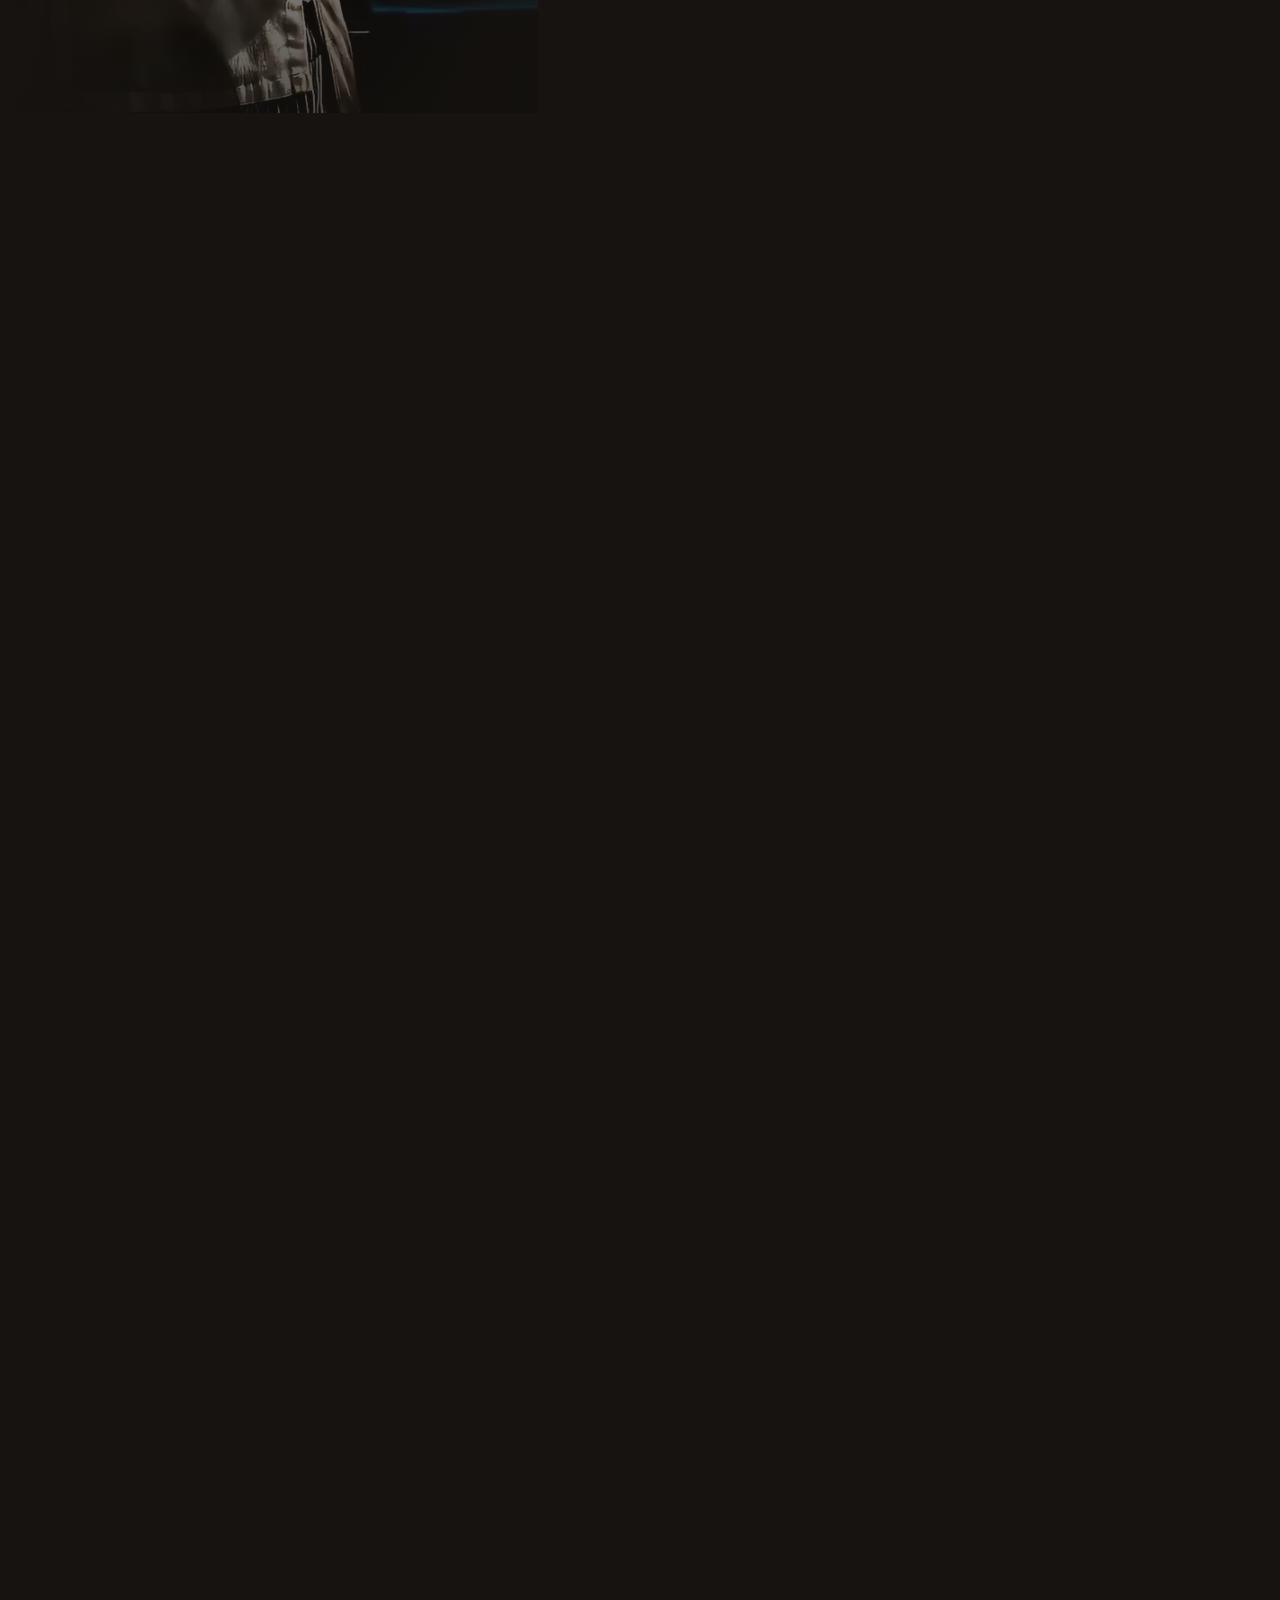
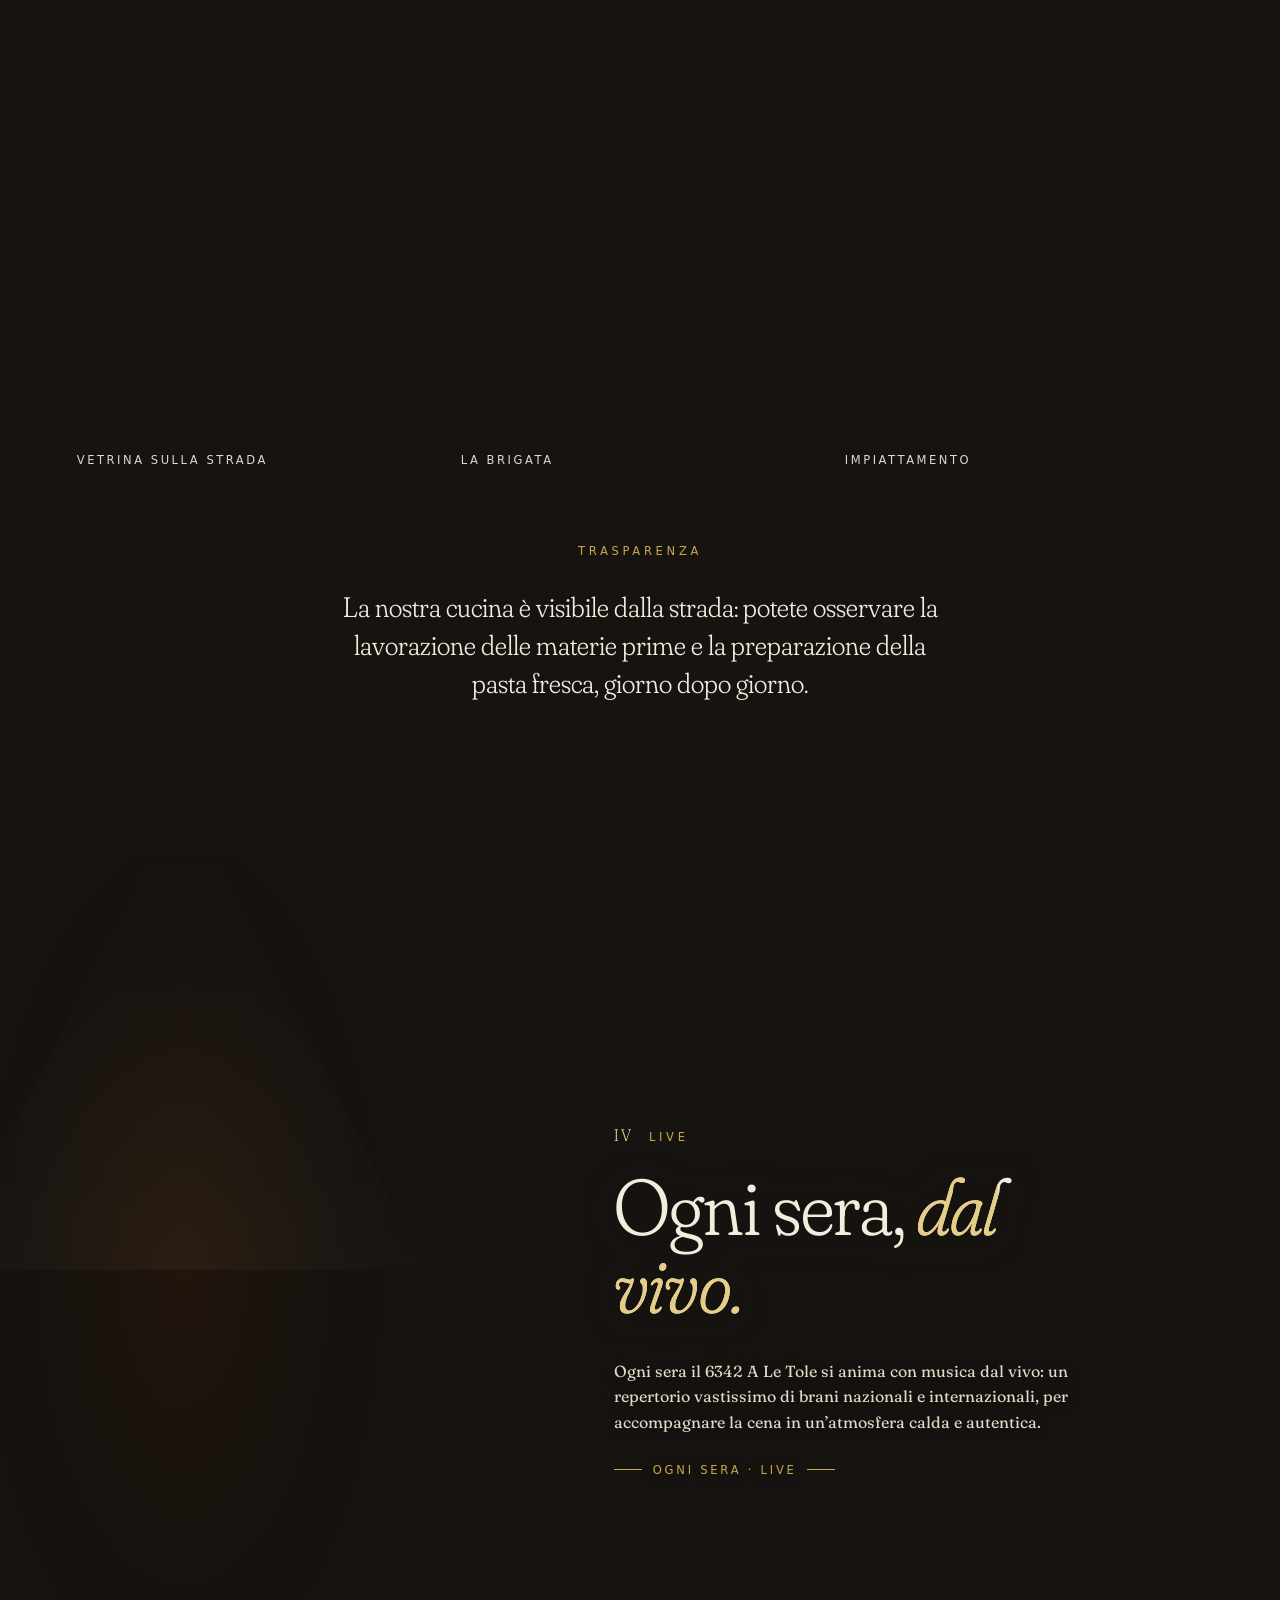
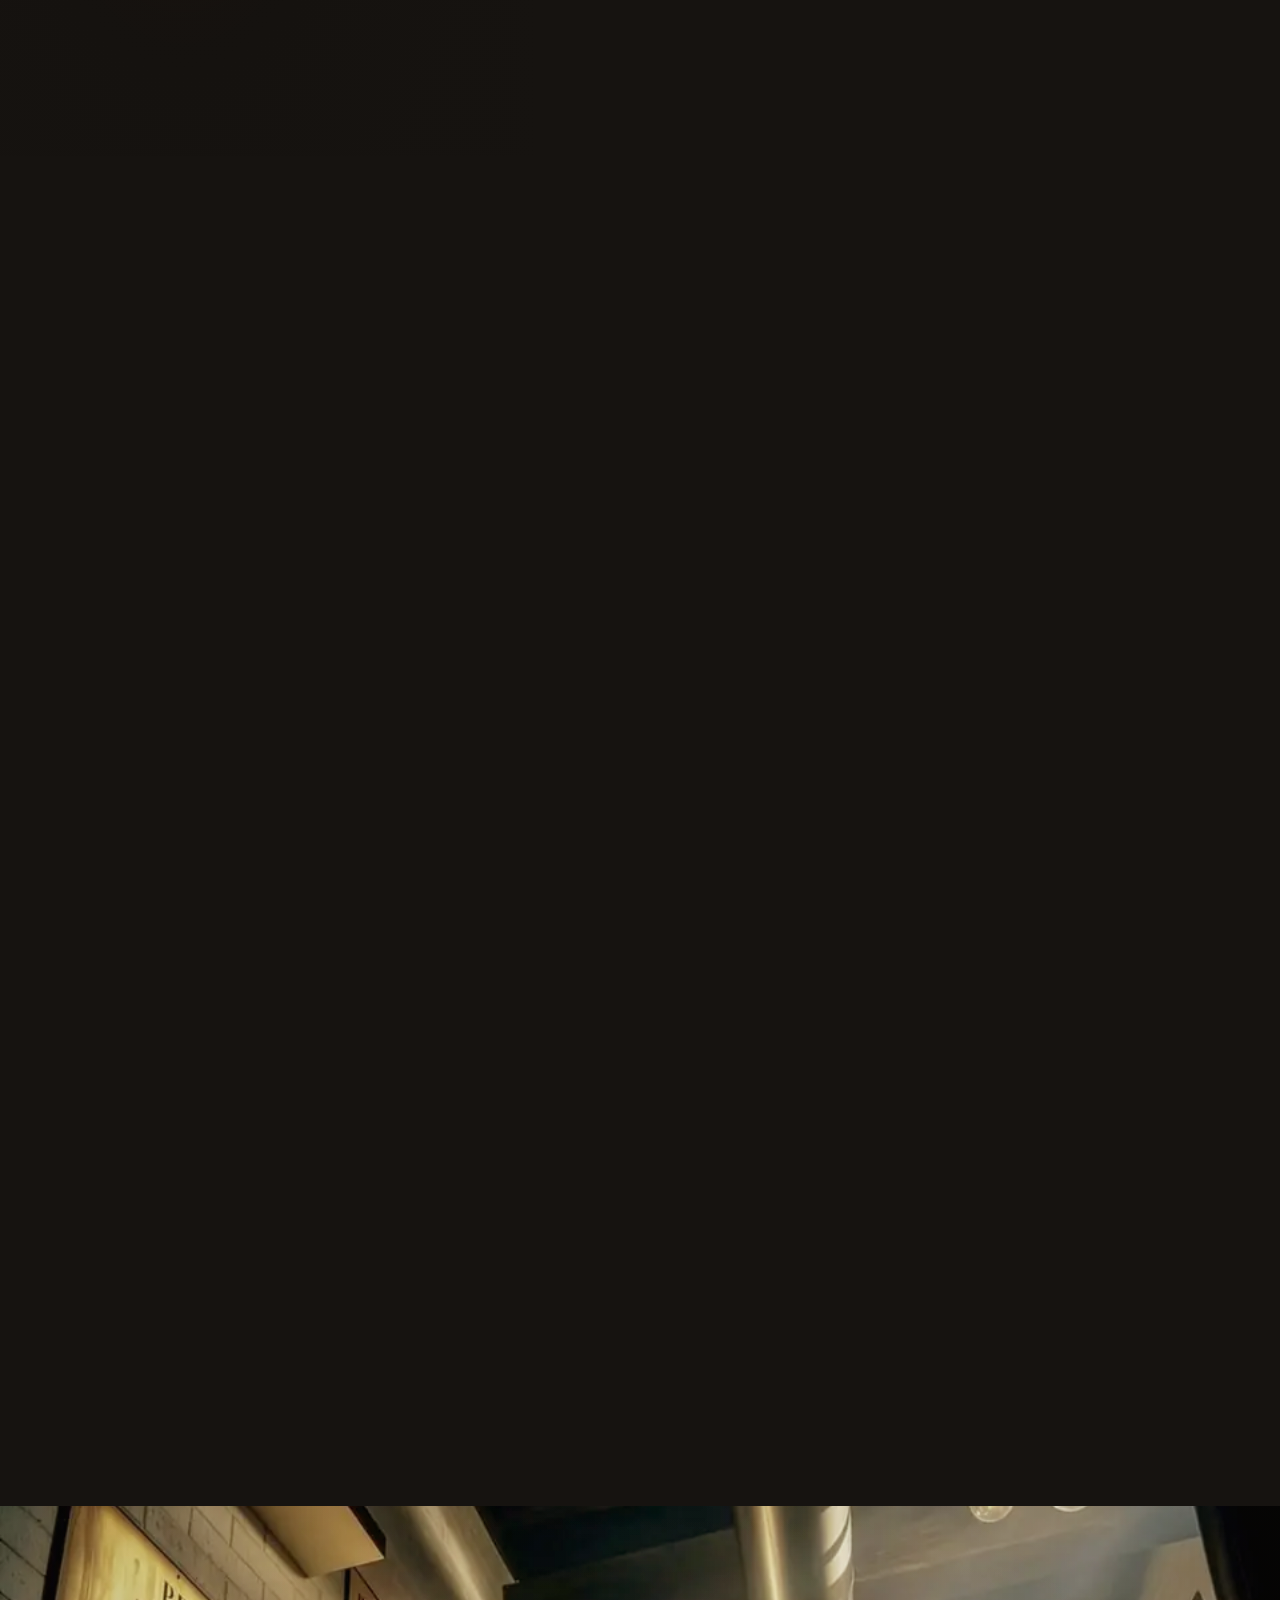
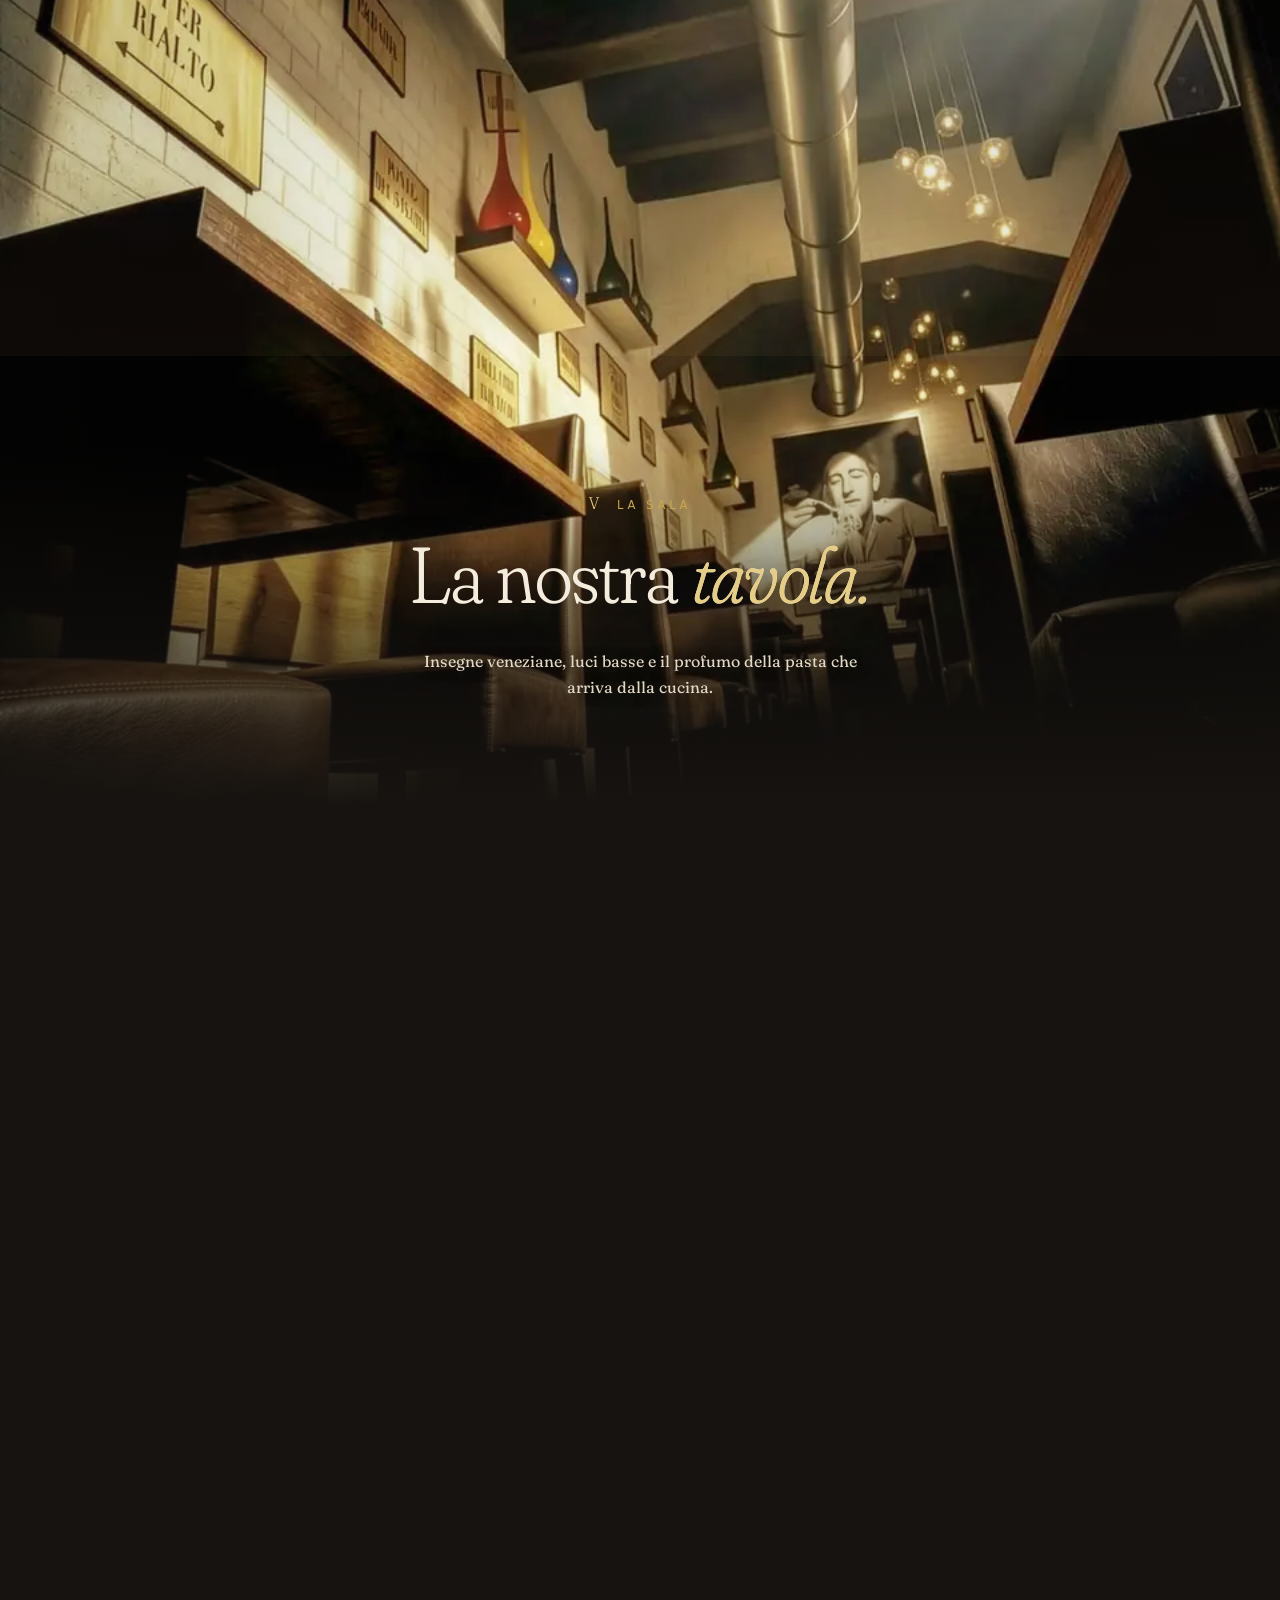
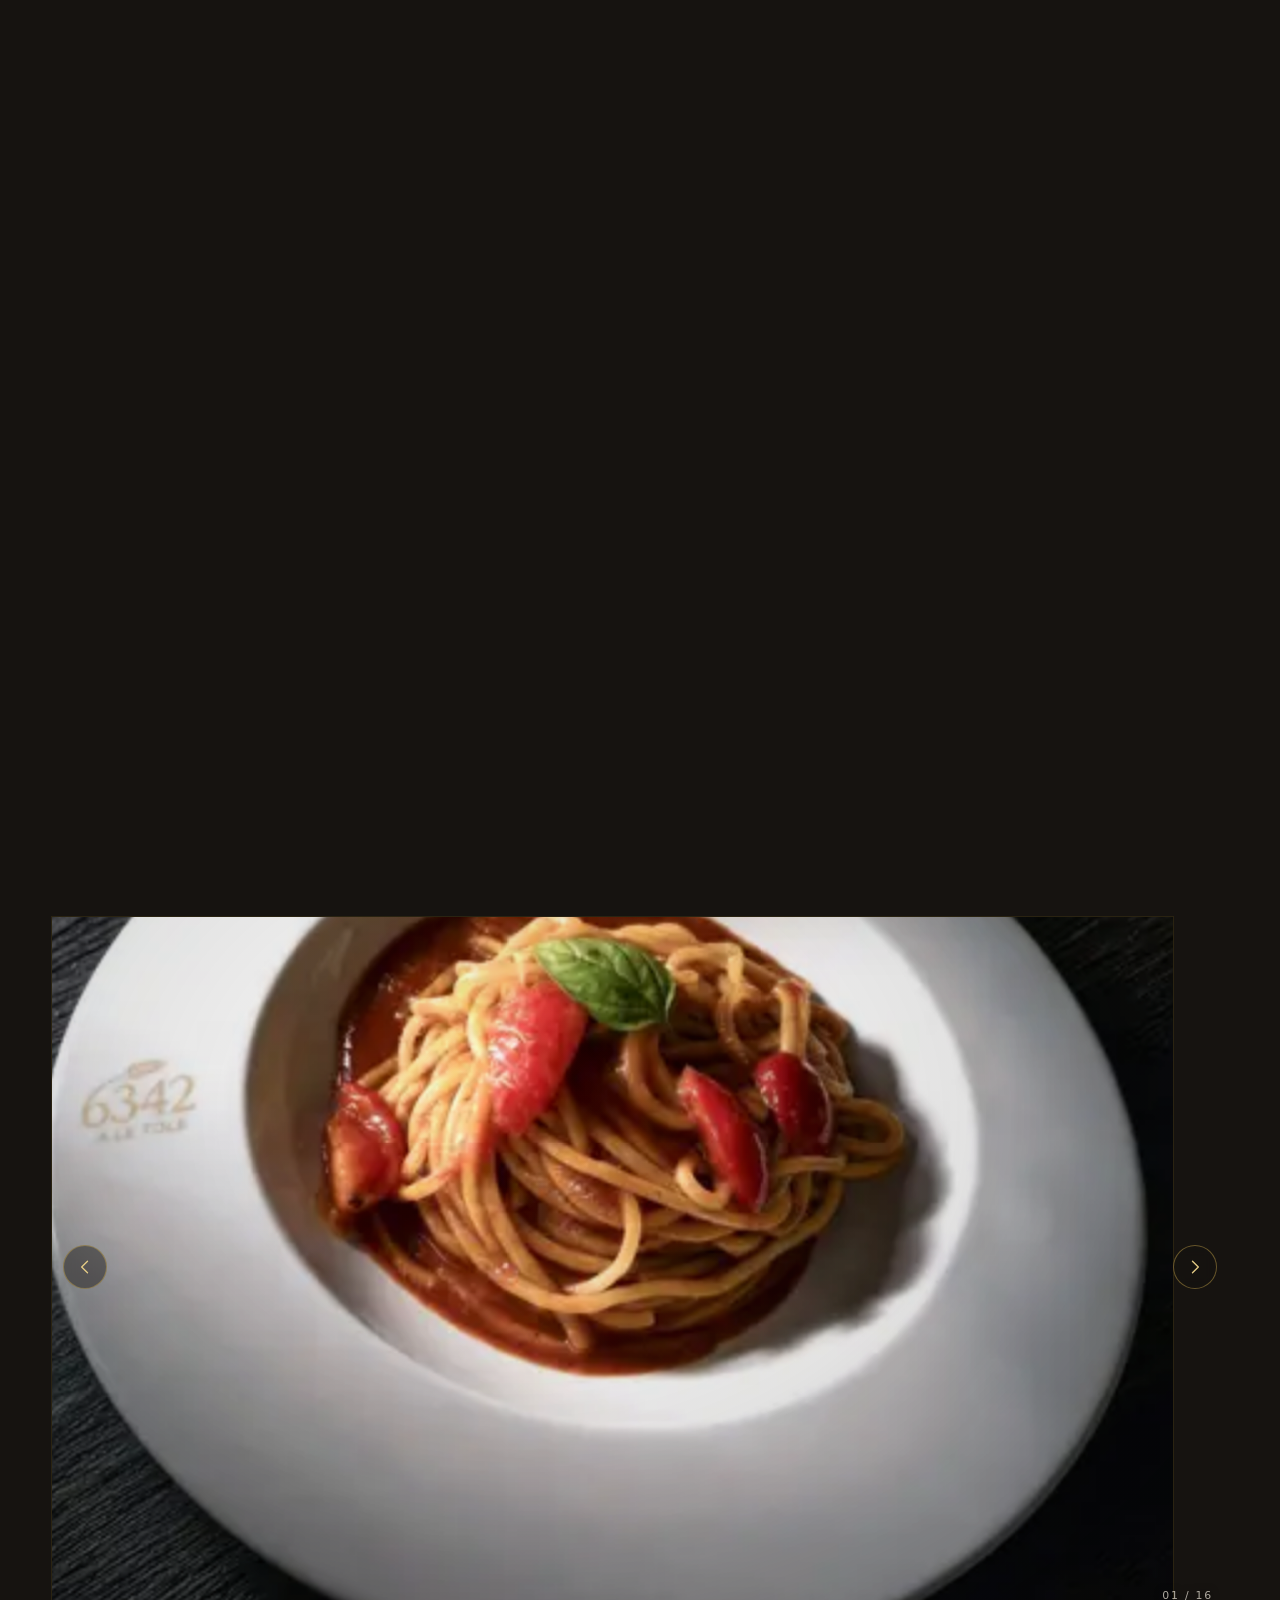
==== commit b90235d3: "Bio Chi siamo, nuova foto galleria, carosello con zoom Co-authored-by: Nexus-dave <Nexus-dave@users." ====
--- a/index.html
+++ b/index.html
@@ -41,10 +41,12 @@
 </style>
 <link rel="stylesheet" href="assets/css/base.css">
 <link rel="stylesheet" href="assets/css/home.css">
+<link rel="stylesheet" href="assets/css/carosello.css">
 <link rel="stylesheet" href="assets/css/apertura.css">
 <script defer src="assets/js/spiga-anim.js"></script>
 <script defer src="assets/js/apertura.js"></script>
 <script defer src="assets/js/home.classic.js"></script>
+<script defer src="assets/js/carosello.js"></script>
 <script type="application/ld+json">
 {
  "@context": "https://schema.org",
@@ -204,8 +206,8 @@
     </div>
     <div class="cap-text">
      <p class="kicker"><span class="num">I</span>L’anima</p>
-     <h2 class="cap-title" id="t-storia">Dal 2012, <em>a casa di Elena.</em></h2>
-     <div class="cap-body"><p>Dal 2012 Elena accoglie clienti da tutto il mondo, molti dei quali tornano al 6342 A Le Tole nei loro successivi viaggi a Venezia.</p><p>Il cibo squisito a un prezzo ragionevole, l’atmosfera accogliente e la cordialità del personale fanno del 6342 A Le Tole un locale molto amato sia dai veneziani che dai visitatori.</p></div>
+     <h2 class="cap-title" id="t-storia">Dal 2012, <em>il piacere di accogliervi.</em></h2>
+     <div class="cap-body"><p>In Barbaria de le Tole, a pochi passi da San Marco e Rialto ma lontano dalla folla, dal 2012 c'è un angolo di Venezia dove sentirsi a casa. Chi entra trova una famiglia e una squadra che accolgono ogni ospite con un sorriso, in sala come in cucina.</p><p>La nostra è una cucina onesta. La pasta fresca nasce ogni giorno, con una ricetta di famiglia, e vi aspetta in vetrina. I sughi di carne si preparano ogni giorno, il ragù cuoce sei ore e quelli di pesce si fanno al momento, come gli spaghetti vongole e bottarga. E per finire, i dolci fatti in casa, a cominciare dal tiramisù.</p><p>Alle pareti i nizioleti veneziani e il vetro di Murano, e ogni sera musica dal vivo. Turisti e veneziani si siedono alla stessa tavola, e molti tornano.</p></div>
     </div>
    </div>
   </section>
@@ -287,6 +289,17 @@
   </section>
   <section class="galleria-wrap" aria-labelledby="t-galleria">
    <h2 class="visually-hidden" id="t-galleria">Galleria</h2>
+   <div class="carosello" data-carosello>
+    <div class="carosello-frame">
+     <div class="carosello-stage" aria-live="polite"></div>
+     <div class="carosello-ui">
+      <button type="button" class="carosello-btn carosello-prev" aria-label="Foto precedente"><svg viewBox="0 0 24 24" width="20" height="20" aria-hidden="true"><path d="M15 5 8 12l7 7" fill="none" stroke="currentColor" stroke-width="1.6" stroke-linecap="round" stroke-linejoin="round"/></svg></button>
+      <button type="button" class="carosello-btn carosello-next" aria-label="Foto successiva"><svg viewBox="0 0 24 24" width="20" height="20" aria-hidden="true"><path d="m9 5 7 7-7 7" fill="none" stroke="currentColor" stroke-width="1.6" stroke-linecap="round" stroke-linejoin="round"/></svg></button>
+     </div>
+     <span class="carosello-count" aria-hidden="true"></span>
+    </div>
+    <div class="carosello-dots" role="tablist" aria-label="Foto della galleria"></div>
+   </div>
    <div class="galleria">
      <figure class="w2" data-reveal><a href="assets/img/galleria/g12-spaghetti-pomodoro-960.webp" data-full="assets/img/galleria/g12-spaghetti-pomodoro-960.webp"><img src="assets/img/galleria/g12-spaghetti-pomodoro-960.webp" srcset="assets/img/galleria/g12-spaghetti-pomodoro-480.webp 480w, assets/img/galleria/g12-spaghetti-pomodoro-960.webp 960w" sizes="(max-width: 820px) 50vw, 25vw" width="960" height="960" alt="Spaghetti al pomodoro con basilico nel piatto 6342 A Le Tole" loading="lazy" decoding="async"></a></figure>
      <figure class="" data-reveal><a href="assets/img/galleria/g02-scampi-960.webp" data-full="assets/img/galleria/g02-scampi-960.webp"><img src="assets/img/galleria/g02-scampi-960.webp" srcset="assets/img/galleria/g02-scampi-480.webp 480w, assets/img/galleria/g02-scampi-960.webp 960w" sizes="(max-width: 820px) 50vw, 25vw" width="960" height="960" alt="Spaghetti agli scampi" loading="lazy" decoding="async"></a></figure>
@@ -294,6 +307,7 @@
      <figure class="h2" data-reveal><a href="assets/img/galleria/g14-spaghetti-astice-960.webp" data-full="assets/img/galleria/g14-spaghetti-astice-960.webp"><img src="assets/img/galleria/g14-spaghetti-astice-960.webp" srcset="assets/img/galleria/g14-spaghetti-astice-480.webp 480w, assets/img/galleria/g14-spaghetti-astice-960.webp 960w" sizes="(max-width: 820px) 50vw, 25vw" width="960" height="960" alt="Spaghetti all’astice con pomodorini su piatto in ceramica verde" loading="lazy" decoding="async"></a></figure>
      <figure class="" data-reveal><a href="assets/img/galleria/g04-pasta-fresca-960.webp" data-full="assets/img/galleria/g04-pasta-fresca-960.webp"><img src="assets/img/galleria/g04-pasta-fresca-960.webp" srcset="assets/img/galleria/g04-pasta-fresca-480.webp 480w, assets/img/galleria/g04-pasta-fresca-960.webp 960w" sizes="(max-width: 820px) 50vw, 25vw" width="960" height="960" alt="Pasta fresca appena scolata" loading="lazy" decoding="async"></a></figure>
      <figure class="" data-reveal><a href="assets/img/galleria/g13-spaghetti-gamberi-960.webp" data-full="assets/img/galleria/g13-spaghetti-gamberi-960.webp"><img src="assets/img/galleria/g13-spaghetti-gamberi-960.webp" srcset="assets/img/galleria/g13-spaghetti-gamberi-480.webp 480w, assets/img/galleria/g13-spaghetti-gamberi-960.webp 960w" sizes="(max-width: 820px) 50vw, 25vw" width="960" height="960" alt="Spaghetti ai gamberi e rucola nel piatto 6342 A Le Tole" loading="lazy" decoding="async"></a></figure>
+     <figure class="" data-reveal><a href="assets/img/galleria/g17-spaghetti-gamberi-sugo-960.webp" data-full="assets/img/galleria/g17-spaghetti-gamberi-sugo-960.webp"><img src="assets/img/galleria/g17-spaghetti-gamberi-sugo-960.webp" srcset="assets/img/galleria/g17-spaghetti-gamberi-sugo-480.webp 480w, assets/img/galleria/g17-spaghetti-gamberi-sugo-960.webp 960w" sizes="(max-width: 820px) 50vw, 25vw" width="960" height="960" alt="Spaghetti con gamberi e scampi al sugo nel piatto 6342" loading="lazy" decoding="async"></a></figure>
      <figure class="" data-reveal><a href="assets/img/galleria/g07-woks-960.webp" data-full="assets/img/galleria/g07-woks-960.webp"><img src="assets/img/galleria/g07-woks-960.webp" srcset="assets/img/galleria/g07-woks-480.webp 480w, assets/img/galleria/g07-woks-960.webp 960w" sizes="(max-width: 820px) 50vw, 25vw" width="960" height="960" alt="Cottura in padella" loading="lazy" decoding="async"></a></figure>
      <figure class="w2" data-reveal><a href="assets/img/galleria/g01-pizza-960.webp" data-full="assets/img/galleria/g01-pizza-960.webp"><img src="assets/img/galleria/g01-pizza-960.webp" srcset="assets/img/galleria/g01-pizza-480.webp 480w, assets/img/galleria/g01-pizza-960.webp 960w" sizes="(max-width: 820px) 50vw, 25vw" width="960" height="960" alt="Pizza con rucola e burrata" loading="lazy" decoding="async"></a></figure>
      <figure class="" data-reveal><a href="assets/img/galleria/g06-astice-960.webp" data-full="assets/img/galleria/g06-astice-960.webp"><img src="assets/img/galleria/g06-astice-960.webp" srcset="assets/img/galleria/g06-astice-480.webp 480w, assets/img/galleria/g06-astice-960.webp 960w" sizes="(max-width: 820px) 50vw, 25vw" width="960" height="960" alt="Spaghetti all’astice" loading="lazy" decoding="async"></a></figure>
--- a/assets/css/home.css
+++ b/assets/css/home.css
@@ -3,7 +3,7 @@
 ::selection{background:var(--oro);color:#000}
 
 /* topbar */
-.topbar{position:fixed;inset:0 0 auto 0;z-index:50;display:flex;align-items:center;justify-content:space-between;gap:24px;padding:18px clamp(18px,4vw,48px);transition:background .5s,backdrop-filter .5s,opacity .8s,transform .8s}
+.topbar{position:fixed;inset:0 0 auto 0;z-index:50;display:flex;align-items:center;justify-content:space-between;gap:24px;padding:18px clamp(18px,4vw,48px);isolation:isolate;transition:background .5s,backdrop-filter .5s,opacity .8s}
 .topbar.is-solid{background:rgba(22,19,16,.72);backdrop-filter:blur(10px);-webkit-backdrop-filter:blur(10px)}
 .tb-mark{font-family:var(--display);font-size:1.5rem;letter-spacing:.06em;color:var(--oro);text-decoration:none}
 .tb-nav{display:flex;gap:clamp(14px,2.4vw,34px)}
@@ -12,9 +12,16 @@
 .tb-right{display:flex;align-items:center;gap:18px}
 .tb-menu{color:var(--oro-chiaro);border:1px solid rgba(201,168,76,.45);border-radius:999px;padding:.55em 1.2em}
 .tb-ig{color:var(--avorio-2);display:flex;padding:6px}.tb-ig:hover{color:var(--oro)}
-html[data-intro=play] .topbar,html[data-intro=play] .prenota-bar{opacity:0;transform:translateY(-6px)}
+html[data-intro=play] .topbar,html[data-intro=play] .prenota-bar{opacity:0;pointer-events:none}
 .prenota-bar{transition:opacity .9s .2s,transform .9s .2s}
-@media (max-width:820px){.tb-nav{display:none}}
+@media (max-width:820px){
+.tb-nav{display:none}
+.topbar{gap:10px;padding:12px 14px}
+.tb-right{gap:6px;flex-shrink:1;min-width:0;position:relative;z-index:2}
+.tb-menu{flex-shrink:0;min-height:44px;display:inline-flex;align-items:center;position:relative;z-index:3;touch-action:manipulation}
+.tb-ig{flex-shrink:0}
+.tb-ig svg{flex-shrink:0;max-width:none}
+}
 
 /* HERO / intro */
 .hero{position:relative;height:100vh;height:100svh;min-height:560px;display:grid;place-items:center;overflow:hidden;background:radial-gradient(ellipse 60% 50% at 50% 46%,#2a2219 0%,var(--nero) 70%)}
@@ -23,7 +30,7 @@
 .pasta-svg{position:absolute;left:50%;top:47%;width:min(78vmin,760px);height:auto;transform:translate(-50%,-50%) rotate(-4deg);opacity:.32}
 .hero-center{position:relative;display:flex;flex-direction:column;align-items:center;gap:22px;margin-top:-6vh}
 .hero-logo{width:min(72vw,400px);margin:0}
-.hero-logo img{width:100%;filter:drop-shadow(0 0 30px rgba(201,168,76,.18))}
+.hero-logo img{width:100%;height:auto;object-fit:contain;background:transparent;filter:drop-shadow(0 0 30px rgba(201,168,76,.18))}
 .formato{font-family:var(--display);font-size:1.15rem;color:var(--avorio-2);margin:0;letter-spacing:.04em}
 .formato em{color:var(--oro-chiaro)}
 .formato .nota{font-size:.85em;opacity:.8}
@@ -176,11 +183,11 @@
 @media (max-width:820px){.info-grid{grid-template-columns:1fr;gap:28px}.mappa{aspect-ratio:4/3}}
 
 .footer{text-align:center;padding:60px 20px;color:var(--avorio-2);font-family:var(--sans);font-size:.78rem;letter-spacing:.06em}
-.footer img{margin:0 auto 18px;width:120px;opacity:.85}
+.footer img{margin:0 auto 18px;width:120px;height:auto;object-fit:contain;background:transparent;opacity:.85}
 
 /* v5 */
 .topbar .lang-sel a{color:var(--avorio-2)}.topbar .lang-sel a:hover,.topbar .lang-sel a[aria-current=page]{color:var(--oro-chiaro)}
-@media (max-width:820px){.tb-right{gap:8px}.topbar .lang-sel{font-size:.66rem}.topbar .lang-sel a{padding:.4em .4em}.tb-menu{padding:.5em .9em}}
+@media (max-width:820px){.tb-right{gap:6px;position:relative;z-index:2}.topbar{gap:10px;padding:12px 14px;isolation:isolate}.topbar .lang-sel{font-size:.66rem;flex-shrink:0}.topbar .lang-sel a{padding:.4em .35em}.tb-menu{padding:.5em .9em;flex-shrink:0;min-height:44px;display:inline-flex;align-items:center;position:relative;z-index:3;touch-action:manipulation}.tb-ig{flex-shrink:0}.tb-ig svg{flex-shrink:0;max-width:none}}
 .footer .lang-sel{justify-content:center;margin-top:14px}.footer .lang-sel a{color:var(--avorio-2)}.footer .lang-sel a[aria-current=page]{color:var(--oro-chiaro)}
 .footer p{margin:.3em 0}
 .info-grid .ig-handle svg,.info-grid .fb-handle svg,.info-grid .fork-handle svg{color:var(--oro)}
@@ -188,4 +195,4 @@
 /* v6d: link al giochino */
 .tb-gioco{font-family:var(--sans);font-size:.74rem;letter-spacing:.24em;text-transform:uppercase;text-decoration:none;color:var(--oro-chiaro);transition:color .3s}
 .tb-gioco:hover{color:var(--oro)}
-@media (max-width:820px){.tb-gioco{letter-spacing:.12em}}
+@media (max-width:820px){.tb-gioco{letter-spacing:.12em;flex-shrink:0;min-height:44px;display:inline-flex;align-items:center}}
--- a/assets/css/carosello.css
+++ b/assets/css/carosello.css
@@ -0,0 +1,38 @@
+/* Carosello galleria: Ken Burns lento + crossfade (desktop e telefono) */
+.carosello{--bg:#070605;position:relative;max-width:1440px;margin:0 auto 2.4rem;color:var(--avorio,#f3ece0)}
+.carosello-frame{position:relative}
+.carosello-stage{position:relative;background:var(--bg);overflow:hidden;aspect-ratio:1;border:1px solid rgba(201,168,76,.18);isolation:isolate}
+@media (min-width:821px){
+  .carosello-stage{aspect-ratio:16/10;max-height:min(78vh,820px)}
+}
+.carosello-slide{position:absolute;inset:0;opacity:0;pointer-events:none;z-index:0}
+.carosello-slide.is-on{opacity:1;pointer-events:auto;z-index:2}
+.carosello-slide.is-leave{opacity:1;z-index:1}
+.carosello-slide img{width:100%;height:100%;object-fit:cover;display:block;transform:scale(1);transform-origin:50% 46%;will-change:transform,opacity}
+.carosello-slide .velo{position:absolute;inset:0;pointer-events:none;z-index:2;background:radial-gradient(ellipse at 42% 28%,rgba(22,19,16,0) 0%,rgba(22,19,16,.12) 48%,rgba(8,6,5,.42) 100%)}
+
+.carosello:not(.is-rm) .carosello-slide.is-on{animation:cross-in 1.15s ease both}
+.carosello:not(.is-rm) .carosello-slide.is-leave{animation:cross-out 1.15s ease both}
+.carosello:not(.is-rm) .carosello-slide.is-on img{animation:kenburns 7.2s linear both}
+
+@keyframes cross-in{from{opacity:0}to{opacity:1}}
+@keyframes cross-out{from{opacity:1}to{opacity:0}}
+@keyframes kenburns{from{transform:scale(1) translate3d(0,0,0)}to{transform:scale(1.07) translate3d(-1.2%,-0.8%,0)}}
+
+.carosello-ui{position:absolute;inset:0;z-index:4;pointer-events:none}
+.carosello-btn{pointer-events:auto;position:absolute;top:50%;transform:translateY(-50%);width:44px;height:44px;border:1px solid rgba(201,168,76,.45);background:rgba(22,19,16,.45);color:var(--oro-chiaro,#c8ad6c);border-radius:50%;cursor:pointer;backdrop-filter:blur(6px)}
+.carosello-btn:hover,.carosello-btn:focus-visible{background:rgba(22,19,16,.7);border-color:var(--oro,#c9a84c);outline:none}
+.carosello-prev{left:12px}
+.carosello-next{right:12px}
+.carosello-btn svg{display:block;margin:10px auto;width:20px;height:20px}
+.carosello-dots{display:flex;flex-wrap:wrap;justify-content:center;gap:8px;margin:14px 0 0;padding:0}
+.carosello-dots button{width:8px;height:8px;padding:0;border:0;border-radius:50%;background:rgba(243,236,224,.28);cursor:pointer}
+.carosello-dots button[aria-current="true"]{background:var(--oro,#c9a84c);transform:scale(1.25)}
+.carosello-count{position:absolute;right:16px;bottom:14px;z-index:5;font-family:var(--sans,system-ui,sans-serif);font-size:.68rem;letter-spacing:.16em;text-transform:uppercase;color:rgba(243,236,224,.7);text-shadow:0 1px 8px #000}
+@media (max-width:820px){
+  .carosello-count{bottom:10px;right:12px}
+  .carosello-btn{width:40px;height:40px}
+}
+
+.carosello.is-rm .carosello-slide img{animation:none!important;transform:none!important}
+.carosello.is-rm .carosello-slide{transition:none;animation:none!important}
